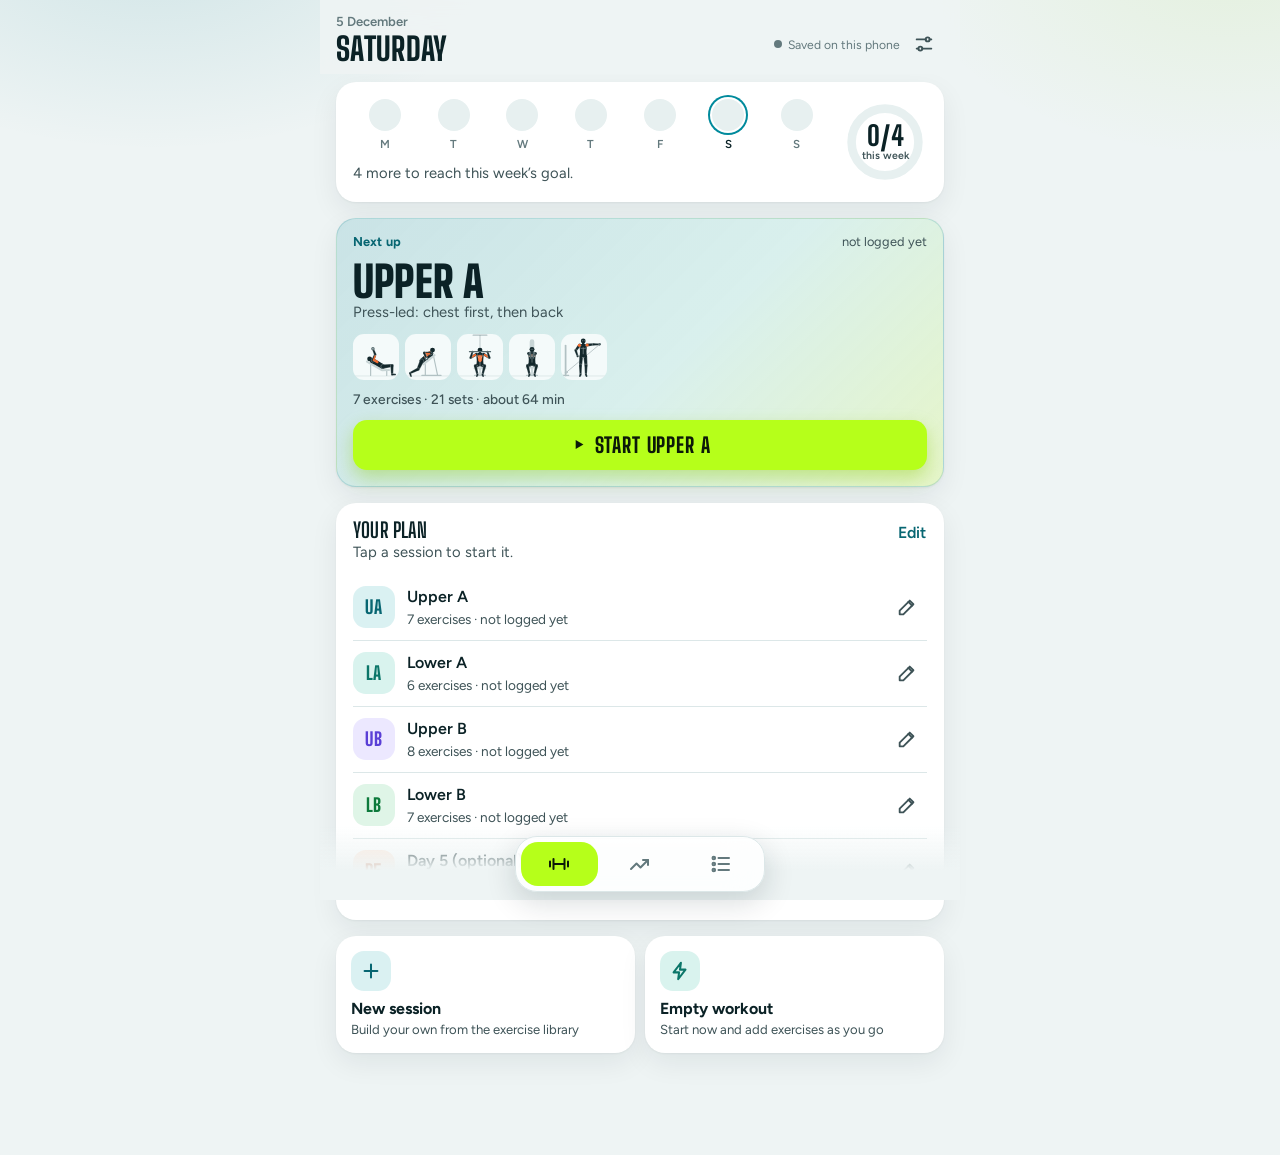
==== workout/index.html @ f83e9183 "Hilo: tap chart points, All sets toggle, eight milestone levels, icon-only bottom bar - Charts: tapp" ====
<!DOCTYPE html>
<html lang="en">
<head>
<meta charset="utf-8">
<meta name="viewport" content="width=device-width, initial-scale=1, viewport-fit=cover">
<title>Hilo</title>
<meta name="theme-color" content="#eef4f4">
<meta name="description" content="A gym logbook: log sets, time your workout and track progress. Works offline.">
<meta name="robots" content="noindex">
<link rel="manifest" href="manifest.webmanifest">
<link rel="icon" href="icons/icon-32.png" type="image/png" sizes="32x32">
<link rel="apple-touch-icon" href="icons/apple-touch-icon.png">
<meta name="apple-mobile-web-app-capable" content="yes">
<meta name="mobile-web-app-capable" content="yes">
<meta name="apple-mobile-web-app-title" content="Hilo">
<meta name="apple-mobile-web-app-status-bar-style" content="default">
<script>try{var t=((JSON.parse(localStorage.getItem('workout-log-v1'))||{}).settings||{}).theme;if(t==='light'||t==='dark')document.documentElement.setAttribute('data-app-theme',t)}catch(e){}</script>
<link rel="stylesheet" href="app.css">
</head>
<body>
<div class="app">
  <header class="bar" id="bar">
    <div class="bar-l"><span class="bar-date" id="bar-date"></span><h1 id="bar-title">Today</h1></div>
    <div class="bar-r">
      <span class="sync" id="sync" data-s="local"><i></i><span id="sync-t">On this device only</span></span>
      <button class="icon-btn" type="button" data-act="settings" aria-label="Settings"><svg viewBox="0 0 24 24" aria-hidden="true"><path d="M4 7h10M18 7h2M4 17h2M10 17h10"/><circle cx="16" cy="7" r="2.2"/><circle cx="8" cy="17" r="2.2"/></svg></button>
    </div>
  </header>
  <header class="wbar" id="wbar" hidden>
    <button class="wbar-main" type="button" data-act="go-workout"><span class="wbar-name" id="wbar-name">Workout</span><span class="wbar-sub" id="wbar-sub"></span></button>
    <button class="wbar-clock" type="button" id="wbar-clock" data-act="clock" aria-label="Workout time. Tap to adjust.">0:00</button>
    <button class="wbar-fin" type="button" id="wbar-fin" data-act="finish">Finish</button>
    <div class="wbar-prog" id="wbar-prog" aria-hidden="true"></div>
  </header>
  <main id="view"></main>
  <div class="rest" id="rest" hidden>
    <svg viewBox="0 0 44 44" aria-hidden="true"><circle class="trk" cx="22" cy="22" r="18"/><circle class="arc" id="rest-arc" cx="22" cy="22" r="18"/></svg>
    <div class="rest-main"><small id="rest-l">Rest</small><b id="rest-t">0:00</b></div>
    <button type="button" data-act="rest-add">+30 s</button>
    <button type="button" data-act="rest-skip">Skip</button>
  </div>
  <nav class="tabs" aria-label="Sections"><div class="tabs-in">
    <button class="tab" type="button" data-tab="log" aria-label="Train"><svg viewBox="0 0 24 24" aria-hidden="true"><path d="M3 9.5v5M6.5 7v10M17.5 7v10M21 9.5v5M6.5 12h11"/></svg></button>
    <button class="tab" type="button" data-tab="progress" aria-label="Progress"><svg viewBox="0 0 24 24" aria-hidden="true"><path d="M3 17l5.5-5.5 4 4L20 8"/><path d="M15 8h5v5"/></svg></button>
    <button class="tab" type="button" data-tab="exercises" aria-label="Exercises"><svg viewBox="0 0 24 24" aria-hidden="true"><path d="M9.5 6H20M9.5 12H20M9.5 18H20"/><circle cx="4.8" cy="6" r="1.3"/><circle cx="4.8" cy="12" r="1.3"/><circle cx="4.8" cy="18" r="1.3"/></svg></button>
  </div></nav>
</div>
<div class="scrim" id="scrim" hidden><div class="sheet" id="sheet" role="dialog" aria-modal="true" aria-label="Details"></div></div>
<canvas id="fx" aria-hidden="true"></canvas>
<div class="toast" id="toast" role="status" hidden></div>
<script>window.WL_STANDALONE = true;</script>
<script src="app.js"></script>
</body>
</html>
---- workout/app.css ----
/* Layout idea: a pocket gym logbook with a scoreboard. One thumb-wide column; weights, reps and the workout clock
   are set in a tall athletic display face. Colour runs from blue (effort) through teal to green (done, on target),
   and that same run is the one gradient the app uses. Orange is kept for records and for the muscles doing the work.
   The home and progress screens are lively; the workout screen stays calm so the numbers lead. */
@font-face { font-family: "Big Shoulders Display"; src: url("fonts/big-shoulders.woff2") format("woff2"); font-weight: 100 900; font-display: swap; }
@font-face { font-family: "Figtree"; src: url("fonts/figtree.woff2") format("woff2"); font-weight: 300 900; font-display: swap; }
:root {
  color-scheme: light;
  --bg: #eef4f4; --bar-bg: rgba(238, 244, 244, 0.93); --glow: rgba(10, 127, 140, 0.13); --glow-2: rgba(140, 210, 30, 0.1);
  --surface: #ffffff; --surface-2: #e7f0f0; --ink: #0b2226; --ink-2: #3e5357; --muted: #63797d;
  --line: #dce7e8; --line-strong: #bccccd; --card-line: transparent;
  --accent: #008a9c; --accent-ink: #076672; --accent-soft: #daf1f2; --on-accent: #ffffff; --on-btn: #ffffff;
  --teal: #12a08f; --teal-ink: #0b7669; --teal-soft: #d9f3ee;
  --green: #1aa858; --green-ink: #0d7a3c; --green-soft: #dff5e7;
  --lime: #b6ff1a; --lime-ink: #0c1a08; --lime-glow: rgba(140, 205, 10, 0.4);
  --hot: #f26a2e; --hot-ink: #b4461a; --hot-soft: #ffe9dd; --series-2: #f26a2e;
  --violet: #7357f6; --violet-ink: #5a3fd6; --violet-soft: #ece8ff;
  --bad: #cf3a3a;
  --grad: linear-gradient(135deg, #0a6f7c 0%, #0f9486 52%, #23a85a 100%);
  --grad-btn: linear-gradient(135deg, #0a7f8c 0%, #12a08f 100%);
  --btn-glow: rgba(10, 127, 140, 0.3);
  --board: #06262b; --board-2: #0a3d43; --board-ink: #f1f8f8; --board-dim: #9cc2c5; --board-line: #1c4d53;
  --g0: #e4ecec; --g1: #bfecca; --g2: #7fd79a; --g3: #36b866; --g4: #168a43;
  --ramp: #e5682a@0 #ee9034@0.25 #d9d046@0.5 #93b34d@0.67 #4fae52@0.85 #1aa858@1; --ramp-line: #ee8f52 #dcae2a #6db548 #1aa858;
  --hero: linear-gradient(135deg, rgba(10, 127, 140, 0.22) 0%, rgba(18, 160, 143, 0.16) 55%, rgba(150, 215, 30, 0.24) 100%), var(--surface); --hero-line: rgba(10, 127, 140, 0.18); --hero-tile: #f4fafa;
  --fig: #12272b; --fig-far: #93a6a9; --equip: #b1c1c3; --pad: #c8d5d6; --weight: #566a6e; --illo-bg: #e7f0f0;
  --card-shadow: 0 1px 2px rgba(8, 32, 36, 0.05), 0 10px 28px rgba(8, 32, 36, 0.07);
  --shadow: 0 14px 40px rgba(8, 32, 36, 0.22);
  --tabbar: rgba(255, 255, 255, 0.84);
  --font-display: "Big Shoulders Display", "Big Shoulders", "Avenir Next Condensed", "Arial Narrow", "Helvetica Neue", Arial, sans-serif;
  --font-body: "Figtree", "Segoe UI", system-ui, -apple-system, Arial, sans-serif;
  --radius: 20px;
  --safe-t: env(safe-area-inset-top, 0px); --safe-b: env(safe-area-inset-bottom, 0px); --tab-b: max(8px, calc(var(--safe-b) - 21px));
}
@media (prefers-color-scheme: dark) {
  :root:not([data-theme="light"]):not([data-app-theme="light"]) {
  color-scheme: dark;
  --bg: #051113; --bar-bg: rgba(5, 17, 19, 0.92); --glow: rgba(35, 183, 196, 0.18); --glow-2: rgba(182, 255, 26, 0.06);
  --surface: #0c1c1f; --surface-2: #14292d; --ink: #eaf4f4; --ink-2: #b0c5c7; --muted: #7d9598;
  --line: #1b3034; --line-strong: #2d494e; --card-line: #1b3034;
  --accent: #1fa8b5; --accent-ink: #7ddfe8; --accent-soft: #0e3035; --on-accent: #03191c; --on-btn: #03191c;
  --teal: #2ccdb4; --teal-ink: #7fe6d5; --teal-soft: #0d302b;
  --green: #2fbf68; --green-ink: #5fe092; --green-soft: #0f2e1e;
  --lime: #b6ff1a; --lime-ink: #0c1a08; --lime-glow: rgba(182, 255, 26, 0.22);
  --hot: #ff8a4c; --hot-ink: #ffb38a; --hot-soft: #3b2010; --series-2: #d95926;
  --violet: #9a85ff; --violet-ink: #b9a9ff; --violet-soft: #221b4d;
  --bad: #f07070;
  --grad: linear-gradient(135deg, #17a3b0 0%, #1fbfa6 52%, #4fd07e 100%);
  --grad-btn: linear-gradient(135deg, #1fb0bd 0%, #2ccdb4 100%);
  --btn-glow: rgba(35, 183, 196, 0.3);
  --board: #0b282d; --board-2: #0d3f45; --board-ink: #f1f8f8; --board-dim: #a4c6c9; --board-line: #215259;
  --g0: #14292d; --g1: #133d27; --g2: #1b6a3a; --g3: #27a153; --g4: #4ade80;
  --ramp: #e8702f@0 #f09a3f@0.25 #dcd44e@0.5 #9aba55@0.67 #55b95a@0.85 #2fbf68@1; --ramp-line: #ec9c6b #dcc65f #7ccb62 #2fbf68;
  --hero: linear-gradient(135deg, rgba(35, 183, 196, 0.26) 0%, rgba(44, 205, 180, 0.16) 55%, rgba(182, 255, 26, 0.16) 100%), var(--surface); --hero-line: rgba(90, 210, 220, 0.22); --hero-tile: #1a363b;
  --fig: #e8f1f1; --fig-far: #68807f; --equip: #4a6063; --pad: #32484b; --weight: #a7babc; --illo-bg: #14292d;
  --card-shadow: none;
  --shadow: 0 14px 40px rgba(0, 0, 0, 0.55);
  --tabbar: rgba(12, 28, 31, 0.84);
  }
}
:root[data-theme="dark"]:not([data-app-theme="light"]) {
  color-scheme: dark;
  --bg: #051113; --bar-bg: rgba(5, 17, 19, 0.92); --glow: rgba(35, 183, 196, 0.18); --glow-2: rgba(182, 255, 26, 0.06);
  --surface: #0c1c1f; --surface-2: #14292d; --ink: #eaf4f4; --ink-2: #b0c5c7; --muted: #7d9598;
  --line: #1b3034; --line-strong: #2d494e; --card-line: #1b3034;
  --accent: #1fa8b5; --accent-ink: #7ddfe8; --accent-soft: #0e3035; --on-accent: #03191c; --on-btn: #03191c;
  --teal: #2ccdb4; --teal-ink: #7fe6d5; --teal-soft: #0d302b;
  --green: #2fbf68; --green-ink: #5fe092; --green-soft: #0f2e1e;
  --lime: #b6ff1a; --lime-ink: #0c1a08; --lime-glow: rgba(182, 255, 26, 0.22);
  --hot: #ff8a4c; --hot-ink: #ffb38a; --hot-soft: #3b2010; --series-2: #d95926;
  --violet: #9a85ff; --violet-ink: #b9a9ff; --violet-soft: #221b4d;
  --bad: #f07070;
  --grad: linear-gradient(135deg, #17a3b0 0%, #1fbfa6 52%, #4fd07e 100%);
  --grad-btn: linear-gradient(135deg, #1fb0bd 0%, #2ccdb4 100%);
  --btn-glow: rgba(35, 183, 196, 0.3);
  --board: #0b282d; --board-2: #0d3f45; --board-ink: #f1f8f8; --board-dim: #a4c6c9; --board-line: #215259;
  --g0: #14292d; --g1: #133d27; --g2: #1b6a3a; --g3: #27a153; --g4: #4ade80;
  --ramp: #e8702f@0 #f09a3f@0.25 #dcd44e@0.5 #9aba55@0.67 #55b95a@0.85 #2fbf68@1; --ramp-line: #ec9c6b #dcc65f #7ccb62 #2fbf68;
  --hero: linear-gradient(135deg, rgba(35, 183, 196, 0.26) 0%, rgba(44, 205, 180, 0.16) 55%, rgba(182, 255, 26, 0.16) 100%), var(--surface); --hero-line: rgba(90, 210, 220, 0.22); --hero-tile: #1a363b;
  --fig: #e8f1f1; --fig-far: #68807f; --equip: #4a6063; --pad: #32484b; --weight: #a7babc; --illo-bg: #14292d;
  --card-shadow: none;
  --shadow: 0 14px 40px rgba(0, 0, 0, 0.55);
  --tabbar: rgba(12, 28, 31, 0.84);
}
:root[data-app-theme="dark"] {
  color-scheme: dark;
  --bg: #051113; --bar-bg: rgba(5, 17, 19, 0.92); --glow: rgba(35, 183, 196, 0.18); --glow-2: rgba(182, 255, 26, 0.06);
  --surface: #0c1c1f; --surface-2: #14292d; --ink: #eaf4f4; --ink-2: #b0c5c7; --muted: #7d9598;
  --line: #1b3034; --line-strong: #2d494e; --card-line: #1b3034;
  --accent: #1fa8b5; --accent-ink: #7ddfe8; --accent-soft: #0e3035; --on-accent: #03191c; --on-btn: #03191c;
  --teal: #2ccdb4; --teal-ink: #7fe6d5; --teal-soft: #0d302b;
  --green: #2fbf68; --green-ink: #5fe092; --green-soft: #0f2e1e;
  --lime: #b6ff1a; --lime-ink: #0c1a08; --lime-glow: rgba(182, 255, 26, 0.22);
  --hot: #ff8a4c; --hot-ink: #ffb38a; --hot-soft: #3b2010; --series-2: #d95926;
  --violet: #9a85ff; --violet-ink: #b9a9ff; --violet-soft: #221b4d;
  --bad: #f07070;
  --grad: linear-gradient(135deg, #17a3b0 0%, #1fbfa6 52%, #4fd07e 100%);
  --grad-btn: linear-gradient(135deg, #1fb0bd 0%, #2ccdb4 100%);
  --btn-glow: rgba(35, 183, 196, 0.3);
  --board: #0b282d; --board-2: #0d3f45; --board-ink: #f1f8f8; --board-dim: #a4c6c9; --board-line: #215259;
  --g0: #14292d; --g1: #133d27; --g2: #1b6a3a; --g3: #27a153; --g4: #4ade80;
  --ramp: #e8702f@0 #f09a3f@0.25 #dcd44e@0.5 #9aba55@0.67 #55b95a@0.85 #2fbf68@1; --ramp-line: #ec9c6b #dcc65f #7ccb62 #2fbf68;
  --hero: linear-gradient(135deg, rgba(35, 183, 196, 0.26) 0%, rgba(44, 205, 180, 0.16) 55%, rgba(182, 255, 26, 0.16) 100%), var(--surface); --hero-line: rgba(90, 210, 220, 0.22); --hero-tile: #1a363b;
  --fig: #e8f1f1; --fig-far: #68807f; --equip: #4a6063; --pad: #32484b; --weight: #a7babc; --illo-bg: #14292d;
  --card-shadow: none;
  --shadow: 0 14px 40px rgba(0, 0, 0, 0.55);
  --tabbar: rgba(12, 28, 31, 0.84);
}

* { box-sizing: border-box; }
html, body { height: 100%; }
html { -webkit-text-size-adjust: 100%; background: var(--bg); }
body { margin: 0; background: var(--bg); background-image: radial-gradient(520px 300px at 12% -60px, var(--glow), transparent 70%), radial-gradient(460px 280px at 96% -40px, var(--glow-2), transparent 70%); background-repeat: no-repeat; color: var(--ink); font-family: var(--font-body); font-size: 16px; line-height: 1.45; -webkit-tap-highlight-color: transparent; overscroll-behavior-y: none; }
button, input, select, textarea { font: inherit; color: inherit; }
button { cursor: pointer; touch-action: manipulation; -webkit-user-select: none; user-select: none; -webkit-touch-callout: none; }
h1, h2, h3 { font-family: var(--font-display); font-weight: 700; line-height: 1.05; margin: 0; text-wrap: balance; letter-spacing: 0.01em; }
h1 { font-size: 2rem; font-weight: 800; text-transform: uppercase; white-space: nowrap; line-height: 0.95; }
h2 { font-size: 1.7rem; text-transform: uppercase; }
h3 { font-size: 1.3rem; text-transform: uppercase; font-weight: 700; }
p { margin: 0; }
:focus-visible { outline: 2px solid var(--accent); outline-offset: 2px; border-radius: 8px; }
[hidden] { display: none !important; }
.num { font-family: var(--font-display); font-weight: 700; font-variant-numeric: tabular-nums; letter-spacing: 0.01em; }
.gtext { background: var(--grad); -webkit-background-clip: text; background-clip: text; color: transparent; -webkit-text-fill-color: transparent; }

.app { min-height: 100%; display: flex; flex-direction: column; max-width: 640px; margin: 0 auto; }
.bar { position: sticky; top: 0; z-index: 20; background: var(--bar-bg); -webkit-backdrop-filter: blur(14px) saturate(1.3); backdrop-filter: blur(14px) saturate(1.3); padding: calc(12px + var(--safe-t)) 16px 10px; display: flex; align-items: flex-end; justify-content: space-between; gap: 12px; }
.bar-l { display: flex; flex-direction: column; gap: 3px; min-width: 0; }
.bar-date { font-size: 0.82rem; font-weight: 600; color: var(--muted); white-space: nowrap; }
.bar-r { display: flex; align-items: center; gap: 4px; min-width: 0; }
.sync { font-size: 0.76rem; color: var(--muted); display: inline-flex; align-items: center; gap: 6px; white-space: nowrap; min-width: 0; }
.sync i { width: 8px; height: 8px; border-radius: 50%; background: var(--muted); flex: none; }
.sync[data-s="synced"] i { background: var(--green); }
.sync[data-s="syncing"] i { background: var(--accent); }
.sync[data-s="pending"] i { background: var(--hot); }
.icon-btn { appearance: none; border: 0; background: none; width: 40px; height: 40px; border-radius: 12px; display: grid; place-items: center; color: var(--ink-2); padding: 0; flex: none; }
.icon-btn svg { width: 22px; height: 22px; fill: none; stroke: currentColor; stroke-width: 2; stroke-linecap: round; stroke-linejoin: round; }
.icon-btn:active { background: var(--surface-2); }

/* workout scoreboard */
.wbar { position: sticky; top: 0; z-index: 21; background: linear-gradient(120deg, var(--board), var(--board-2)); color: var(--board-ink); padding: calc(8px + var(--safe-t)) 12px 0 16px; display: grid; grid-template-columns: minmax(0, 1fr) auto auto; align-items: center; gap: 0 10px; box-shadow: 0 6px 20px rgba(8, 13, 24, 0.18); }
.wbar-main { appearance: none; border: 0; background: none; color: inherit; text-align: left; padding: 2px 0; min-width: 0; display: flex; flex-direction: column; }
.wbar-name { font-family: var(--font-display); font-weight: 800; font-size: 1.3rem; text-transform: uppercase; line-height: 1.05; white-space: nowrap; overflow: hidden; text-overflow: ellipsis; }
.wbar-sub { font-size: 0.8rem; color: var(--board-dim); white-space: nowrap; }
.wbar-clock { appearance: none; border: 0; background: none; color: inherit; font-family: var(--font-display); font-weight: 800; font-size: 2.3rem; line-height: 1; font-variant-numeric: tabular-nums; padding: 2px 4px; min-width: 96px; text-align: right; letter-spacing: 0.02em; }
.wbar-fin { appearance: none; border: 0; background: var(--lime); color: var(--lime-ink); font-family: var(--font-display); font-weight: 700; font-size: 1.1rem; text-transform: uppercase; letter-spacing: 0.04em; border-radius: 12px; padding: 0 14px; min-height: 40px; }
.wbar-fin:disabled { opacity: 0.4; }
.wbar-prog { grid-column: 1 / -1; display: flex; gap: 5px; padding: 8px 0 9px; margin-right: 4px; }
.wbar-prog span { display: flex; gap: 2px; flex: 1 1 0; min-width: 0; }
.wbar-prog i { flex: 1 1 0; height: 5px; border-radius: 3px; background: var(--board-line); min-width: 2px; transition: background 0.25s; }
.wbar-prog i.on { background: var(--lime); }
.wbar-prog i.pr { background: #ff9a57; }

main { flex: 1; padding: 8px 16px 28px; display: flex; flex-direction: column; gap: 16px; min-width: 0; }
.tabs { position: sticky; bottom: 0; z-index: 20; padding: 10px 14px var(--tab-b); background: linear-gradient(to top, var(--bg) 40%, transparent); pointer-events: none; }
.tabs-in { pointer-events: auto; display: grid; grid-template-columns: repeat(3, 1fr); gap: 4px; width: min(250px, 100%); margin: 0 auto; background: var(--tabbar); -webkit-backdrop-filter: blur(18px) saturate(1.5); backdrop-filter: blur(18px) saturate(1.5); border: 1px solid var(--line); border-radius: 22px; padding: 5px; box-shadow: 0 10px 30px rgba(8, 32, 36, 0.16); }
.tab { appearance: none; border: 0; background: none; border-radius: 17px; min-height: 44px; padding: 0; display: grid; place-items: center; color: var(--muted); transition: background 0.2s, color 0.2s; }
.tab svg { width: 24px; height: 24px; fill: none; stroke: currentColor; stroke-width: 2; stroke-linecap: round; stroke-linejoin: round; }
.tab[aria-current="page"] { color: var(--lime-ink); background: var(--lime); }

.card { background: var(--surface); border: 1px solid var(--card-line); border-radius: var(--radius); padding: 16px; display: flex; flex-direction: column; gap: 12px; min-width: 0; box-shadow: var(--card-shadow); }
.label { font-size: 0.8rem; color: var(--muted); font-weight: 600; letter-spacing: 0.01em; }
.sub { color: var(--ink-2); font-size: 0.925rem; }
.row { display: flex; flex-wrap: wrap; gap: 8px; align-items: center; }
.spread { display: flex; justify-content: space-between; align-items: baseline; gap: 12px; flex-wrap: wrap; }
.btn { appearance: none; border: 1px solid var(--line-strong); background: var(--surface); border-radius: 14px; padding: 10px 16px; min-height: 46px; font-weight: 600; display: inline-flex; align-items: center; justify-content: center; gap: 8px; text-decoration: none; }
.btn:active { background: var(--surface-2); }
.btn.primary { background: var(--grad-btn); border: 0; color: var(--on-btn); font-family: var(--font-display); font-weight: 800; font-size: 1.45rem; text-transform: uppercase; letter-spacing: 0.04em; padding: 12px 20px; min-height: 56px; border-radius: 16px; box-shadow: 0 10px 22px var(--btn-glow); }
.btn.primary:active { filter: brightness(0.93); transform: translateY(1px); }
.btn.primary:disabled { box-shadow: none; }
.btn.block { width: 100%; }
.btn.quiet { border-color: transparent; background: none; color: var(--accent-ink); padding: 8px 6px; min-height: 42px; }
.btn.danger { color: var(--bad); }
.btn.sm { min-height: 38px; padding: 6px 12px; font-size: 0.925rem; border-radius: 12px; }
.btn:disabled { opacity: 0.45; cursor: default; }
.chip { appearance: none; border: 1px solid var(--line-strong); background: var(--surface); border-radius: 99px; padding: 7px 14px; min-height: 38px; font-size: 0.925rem; font-weight: 500; white-space: nowrap; flex: none; }
.chip[aria-pressed="true"] { background: var(--accent); color: var(--on-accent); border-color: var(--accent); font-weight: 600; }
.chips { display: flex; gap: 8px; overflow-x: auto; padding-bottom: 2px; scrollbar-width: none; margin: 0 -16px; padding-left: 16px; padding-right: 16px; }
.chips::-webkit-scrollbar { display: none; }
.seg { display: grid; grid-auto-flow: column; grid-auto-columns: 1fr; background: var(--surface-2); border-radius: 14px; padding: 4px; gap: 2px; }
.seg button { appearance: none; border: 0; background: none; border-radius: 11px; min-height: 38px; font-weight: 600; font-size: 0.925rem; color: var(--ink-2); padding: 4px 8px; }
.seg button[aria-pressed="true"] { background: var(--surface); color: var(--ink); box-shadow: 0 1px 4px rgba(8, 32, 36, 0.16); }
.pills { display: flex; flex-wrap: wrap; gap: 6px; }
.pill { font-size: 0.82rem; background: var(--surface-2); border-radius: 99px; padding: 3px 10px; color: var(--ink-2); white-space: nowrap; display: inline-flex; align-items: center; gap: 5px; }
.pill svg { width: 14px; height: 14px; flex: none; }
.pill.hot { background: var(--hot-soft); color: var(--hot-ink); font-weight: 600; }
.pill.hot svg { fill: var(--hot); }
.pill.good { background: var(--green-soft); color: var(--green-ink); font-weight: 600; }
.foot { color: var(--muted); font-size: 0.8rem; }

/* home: this week */
.week { display: grid; grid-template-columns: minmax(0, 1fr) auto; gap: 14px; align-items: center; }
.week-l { display: flex; flex-direction: column; gap: 10px; min-width: 0; }
.days { display: grid; grid-template-columns: repeat(7, 1fr); gap: 4px; }
.day { display: flex; flex-direction: column; align-items: center; gap: 5px; font-size: 0.72rem; color: var(--muted); font-weight: 600; }
.day i { width: 100%; max-width: 32px; aspect-ratio: 1; border-radius: 50%; background: var(--surface-2); display: grid; place-items: center; font-style: normal; }
.day.done i { background: var(--green); }
.day.today i { box-shadow: 0 0 0 2px var(--surface), 0 0 0 4px var(--accent); }
.day.today { color: var(--ink); }
.day svg { width: 58%; height: 58%; stroke: #fff; fill: none; stroke-width: 3.2; stroke-linecap: round; stroke-linejoin: round; }
.ring { position: relative; width: 84px; height: 84px; flex: none; }
.ring svg { width: 100%; height: 100%; transform: rotate(-90deg); display: block; }
.ring circle { fill: none; stroke-width: 9; }
.ring .trk { stroke: var(--surface-2); }
.ring .ring-arc { stroke-linecap: round; }
.enter .ring-arc { animation: ring 1.1s cubic-bezier(0.3, 0.7, 0.2, 1) both; }
@keyframes ring { from { stroke-dashoffset: var(--c); } }
.ring-n { position: absolute; inset: 0; display: grid; place-content: center; text-align: center; line-height: 1; }
.ring-n b { font-family: var(--font-display); font-size: 1.7rem; font-weight: 800; }
.ring-n span { font-size: 0.66rem; color: var(--ink-2); font-weight: 600; margin-top: 2px; }

/* home: next session */
.next { gap: 10px; padding: 14px 16px 16px; background: var(--hero); border-color: var(--hero-line); --illo-bg: var(--hero-tile); }
.next .label { color: var(--accent-ink); font-weight: 700; }
.next-last { font-size: 0.8rem; color: var(--ink-2); }
.next .sub { color: var(--ink-2); }
.next-title { font-family: var(--font-display); font-weight: 900; font-size: 2.7rem; text-transform: uppercase; line-height: 0.95; letter-spacing: 0.005em; overflow-wrap: anywhere; }
.next-meta { font-size: 0.86rem; color: var(--ink-2); font-weight: 500; }
.strip { display: flex; gap: 6px; }
.strip .illo { width: 46px; flex: none; border-radius: 11px; }
.btn.start { background: var(--lime); color: var(--lime-ink); border: 0; font-family: var(--font-display); font-weight: 800; font-size: 1.3rem; text-transform: uppercase; letter-spacing: 0.04em; min-height: 50px; border-radius: 14px; box-shadow: 0 8px 18px var(--lime-glow); }
.btn.start svg { width: 17px; height: 17px; fill: var(--lime-ink); }
.btn.start:active { transform: translateY(1px); filter: brightness(0.95); }

.list { list-style: none; margin: 0; padding: 0; display: flex; flex-direction: column; }
.list li + li { border-top: 1px solid var(--line); }
.list li { display: grid; grid-template-columns: minmax(0, 1fr) auto; align-items: center; gap: 4px; }
.item { appearance: none; border: 0; background: none; width: 100%; text-align: left; padding: 10px 0; display: flex; gap: 12px; align-items: center; min-height: 62px; min-width: 0; }
.item .txt { display: grid; gap: 2px; min-width: 0; }
.item b { font-weight: 600; overflow-wrap: anywhere; }
.item small { color: var(--ink-2); font-size: 0.85rem; }
.chev { color: var(--muted); font-size: 1.3rem; padding: 0 4px 0 8px; }
.avatar { width: 42px; height: 42px; border-radius: 13px; display: grid; place-items: center; font-family: var(--font-display); font-weight: 800; font-size: 1.15rem; letter-spacing: 0.03em; flex: none; background: var(--accent-soft); color: var(--accent-ink); }
.avatar.av1 { background: var(--teal-soft); color: var(--teal-ink); }
.avatar.av2 { background: var(--violet-soft); color: var(--violet-ink); }
.avatar.av3 { background: var(--green-soft); color: var(--green-ink); }
.avatar.av4 { background: var(--hot-soft); color: var(--hot-ink); }
.date-tile { width: 42px; height: 42px; border-radius: 13px; background: var(--surface-2); display: grid; place-content: center; text-align: center; line-height: 1; flex: none; }
.date-tile b { font-family: var(--font-display); font-weight: 800; font-size: 1.25rem; }
.date-tile span { font-size: 0.62rem; font-weight: 700; color: var(--muted); text-transform: uppercase; letter-spacing: 0.04em; margin-top: 1px; }
.actions { display: grid; grid-template-columns: 1fr 1fr; gap: 10px; }
.action { appearance: none; text-align: left; background: var(--surface); border: 1px solid var(--card-line); border-radius: var(--radius); padding: 14px; display: flex; flex-direction: column; gap: 8px; box-shadow: var(--card-shadow); min-width: 0; }
.action:active { background: var(--surface-2); }
.action .ico { width: 40px; height: 40px; border-radius: 13px; display: grid; place-items: center; background: var(--accent-soft); color: var(--accent-ink); }
.action.alt .ico { background: var(--teal-soft); color: var(--teal-ink); }
.action .ico svg { width: 22px; height: 22px; fill: none; stroke: currentColor; stroke-width: 2.2; stroke-linecap: round; stroke-linejoin: round; }
.action b { font-weight: 700; display: block; line-height: 1.2; }
.action small { color: var(--ink-2); font-size: 0.82rem; line-height: 1.3; display: block; margin-top: 2px; }
.sec-title { font-size: 0.82rem; font-weight: 700; color: var(--muted); margin: 6px 0 -8px; }
.plan-head { display: flex; justify-content: space-between; align-items: flex-start; gap: 12px; }
.plan-head > div { min-width: 0; }
.plan-head .btn { flex: none; margin: -8px -6px 0 0; }
.list li.plan-row { display: flex; align-items: center; gap: 10px; min-height: 62px; padding: 8px 0; }
.plan-row .txt { display: grid; gap: 2px; min-width: 0; flex: 1; }
.plan-row b { font-weight: 600; overflow-wrap: anywhere; }
.plan-row small { color: var(--ink-2); font-size: 0.85rem; }
.plan-row .mini { align-items: center; flex: none; }
.plan-row .icon-btn:disabled { opacity: 0.28; }
.plan-n { width: 30px; height: 30px; border-radius: 10px; background: var(--accent-soft); color: var(--accent-ink); display: grid; place-items: center; font-family: var(--font-display); font-weight: 800; font-size: 1.05rem; flex: none; }

/* workout */
.draft-head { display: flex; flex-direction: column; gap: 10px; }
.date-in, .text-in { border: 1px solid var(--line-strong); background: var(--surface); border-radius: 12px; padding: 6px 10px; min-height: 44px; font-size: 16px; min-width: 0; }
.text-in { width: 100%; }
.warm { background: var(--surface-2); border-radius: 14px; padding: 10px 14px; font-size: 0.9rem; color: var(--ink-2); }
.warm b { color: var(--ink); }
.group-tag { font-size: 0.82rem; color: var(--ink-2); font-weight: 600; padding-left: 12px; border-left: 3px solid var(--teal); }
.exc { gap: 10px; }
.exc.in-group { border-left: 3px solid var(--teal); }
.exc.all-done { box-shadow: var(--card-shadow), inset 0 0 0 1.5px var(--green); }
.exc-head { display: grid; grid-template-columns: 60px minmax(0, 1fr) auto; gap: 12px; align-items: start; }
.thumb { appearance: none; border: 0; background: var(--illo-bg); border-radius: 14px; padding: 0; width: 60px; height: 60px; overflow: hidden; flex: none; }
.thumb svg, .illo svg { display: block; width: 100%; height: 100%; }
.exc-name { font-weight: 700; font-size: 1.08rem; line-height: 1.25; overflow-wrap: anywhere; }
.exc-n { font-family: var(--font-display); font-weight: 800; color: var(--ink-2); background: var(--surface-2); border-radius: 7px; padding: 1px 6px 0; margin-right: 7px; font-size: 0.98rem; display: inline-block; min-width: 24px; text-align: center; letter-spacing: 0.03em; position: relative; top: -1px; }
.exc-target { color: var(--ink-2); font-size: 0.9rem; font-variant-numeric: tabular-nums; }
.last { background: var(--surface-2); border-radius: 14px; padding: 10px 12px; display: flex; flex-direction: column; gap: 2px; }
.last-sets { font-family: var(--font-display); font-weight: 700; font-size: 1.5rem; line-height: 1.1; font-variant-numeric: tabular-nums; letter-spacing: 0.01em; }
.last-hint { font-size: 0.875rem; color: var(--ink-2); }
.last-hint.up { color: var(--green-ink); font-weight: 600; }
.sets { display: flex; flex-direction: column; gap: 8px; }
.set { display: grid; grid-template-columns: 22px minmax(0, 1fr) 14px minmax(0, 1fr) 50px; gap: 8px; align-items: center; }
.set.one { grid-template-columns: 22px minmax(0, 1fr) 50px; }
.set-n { font-family: var(--font-display); font-weight: 800; font-size: 1.2rem; color: var(--muted); text-align: center; }
.set-x { color: var(--muted); text-align: center; }
.field { position: relative; }
.field input { width: 100%; height: 50px; border: 1px solid var(--line-strong); border-radius: 14px; background: var(--surface); font-family: var(--font-display); font-weight: 700; font-size: 1.75rem; text-align: center; padding: 0 30px 0 8px; font-variant-numeric: tabular-nums; letter-spacing: 0.01em; }
.field input:focus { outline: none; border-color: var(--accent); box-shadow: 0 0 0 3px var(--accent-soft); }
.field input::placeholder { color: var(--muted); opacity: 0.5; }
.field span { position: absolute; right: 9px; top: 50%; transform: translateY(-50%); font-size: 0.72rem; color: var(--muted); font-weight: 600; pointer-events: none; }
.set.done .field input { background: var(--green-soft); border-color: transparent; }
.set.pr .field input { background: var(--hot-soft); }
.tick { appearance: none; width: 50px; height: 50px; border-radius: 50%; border: 2px solid var(--line-strong); background: var(--surface); display: grid; place-items: center; padding: 0; }
.tick svg { width: 24px; height: 24px; stroke: var(--line-strong); fill: none; stroke-width: 3; stroke-linecap: round; stroke-linejoin: round; }
.set.done .tick { background: var(--green); border-color: var(--green); }
.set.done .tick svg { stroke: #fff; }
.set.pr .tick { background: var(--hot); border-color: var(--hot); }
.set.pr .tick svg { fill: #fff; stroke: #fff; stroke-width: 1.5; }
.tick.pop { animation: pop 0.32s cubic-bezier(0.3, 1.6, 0.5, 1); }
@keyframes pop { 0% { transform: scale(0.72); } 100% { transform: scale(1); } }
.recs { display: flex; flex-wrap: wrap; gap: 6px; }
.rec-chip { display: inline-flex; align-items: center; gap: 6px; background: var(--hot-soft); color: var(--hot-ink); font-weight: 700; font-size: 0.84rem; padding: 5px 11px 5px 8px; border-radius: 99px; line-height: 1.2; }
.rec-chip svg { width: 15px; height: 15px; fill: var(--hot); flex: none; }
.rec-chip.new { animation: pop 0.4s cubic-bezier(0.3, 1.6, 0.5, 1); }
.note-in, .notes-in { width: 100%; border: 1px solid var(--line-strong); border-radius: 14px; background: var(--surface); padding: 10px 12px; font-size: 16px; }
.notes-in { min-height: 72px; resize: vertical; }
.unit-hint { font-size: 0.8rem; color: var(--muted); }
.add-ex { border: 2px dashed var(--line-strong); background: none; border-radius: var(--radius); min-height: 60px; font-weight: 600; color: var(--accent-ink); display: flex; align-items: center; justify-content: center; gap: 8px; width: 100%; appearance: none; }
.add-ex:active { background: var(--surface-2); }

/* rest timer */
.rest { position: sticky; bottom: calc(66px + var(--tab-b)); z-index: 19; margin: 0 16px 8px; background: linear-gradient(120deg, var(--board), var(--board-2)); color: var(--board-ink); border-radius: 20px; padding: 8px 8px 8px 10px; display: flex; align-items: center; gap: 10px; box-shadow: var(--shadow); }
.rest svg { width: 44px; height: 44px; flex: none; transform: rotate(-90deg); }
.rest circle { fill: none; stroke-width: 4; }
.rest .trk { stroke: var(--board-line); }
.rest .arc { stroke: #3fd3df; stroke-linecap: round; }
.rest.over .arc { stroke: var(--lime); }
.rest-main { flex: 1; min-width: 0; line-height: 1.05; }
.rest-main small { font-size: 0.76rem; color: var(--board-dim); display: block; }
.rest-main b { font-family: var(--font-display); font-size: 1.9rem; font-weight: 800; font-variant-numeric: tabular-nums; }
.rest button { appearance: none; border: 0; background: var(--board-line); color: inherit; min-height: 40px; padding: 0 12px; font-weight: 600; border-radius: 12px; font-size: 0.9rem; }

/* tiles and charts */
.tiles { display: grid; grid-template-columns: repeat(2, 1fr); gap: 10px; }
.tile { background: var(--surface); border: 1px solid var(--card-line); border-radius: 18px; padding: 13px 14px; min-width: 0; box-shadow: var(--card-shadow); position: relative; overflow: hidden; }
.tile .ico { width: 34px; height: 34px; border-radius: 11px; display: grid; place-items: center; margin-bottom: 8px; background: var(--accent-soft); color: var(--accent-ink); }
.tile .ico svg { width: 19px; height: 19px; fill: none; stroke: currentColor; stroke-width: 2.2; stroke-linecap: round; stroke-linejoin: round; }
.tile.t-green .ico { background: var(--green-soft); color: var(--green-ink); }
.tile.t-hot .ico { background: var(--hot-soft); color: var(--hot-ink); }
.tile.t-hot .ico svg { fill: currentColor; stroke: none; }
.tile.t-violet .ico { background: var(--violet-soft); color: var(--violet-ink); }
.tile b { display: block; font-family: var(--font-display); font-weight: 800; font-size: 2.4rem; line-height: 1; font-variant-numeric: tabular-nums; }
.cnt { font-style: normal; }
.tile b small { font-size: 1.1rem; font-weight: 700; color: var(--ink-2); margin-left: 3px; }
.tile span { color: var(--ink-2); font-size: 0.82rem; line-height: 1.25; display: block; margin-top: 4px; }
.tiles.three { grid-template-columns: repeat(3, 1fr); gap: 8px; }
.tiles.three .tile { padding: 12px; }
.tiles.three .tile b { font-size: 1.9rem; }
.demo { background: var(--accent-soft); border-radius: 16px; padding: 12px 14px; font-size: 0.9rem; }
.demo b { font-weight: 700; }
.chart { position: relative; }
.chart svg { display: block; width: 100%; height: auto; overflow: visible; touch-action: pan-y; }
.chart text { font-family: var(--font-body); font-size: 11px; fill: var(--muted); font-variant-numeric: tabular-nums; }
.chart text.val { fill: var(--ink); font-weight: 700; font-size: 12px; }
.grid { stroke: var(--line); stroke-width: 1; }
.axis { stroke: var(--line-strong); stroke-width: 1; }
.ln { fill: none; stroke: var(--accent); stroke-width: 2.5; stroke-linejoin: round; stroke-linecap: round; }
.dot { fill: var(--accent); stroke: var(--surface); stroke-width: 2; }
.dot.end { fill: var(--green); }
.dot2 { fill: var(--surface); stroke: var(--accent); stroke-width: 1.6; }
.halo { fill: var(--green); opacity: 0; transform-box: fill-box; transform-origin: center; animation: halo 2.6s ease-out infinite; }
@keyframes halo { 0% { transform: scale(0.7); opacity: 0.4; } 70%, 100% { transform: scale(2.6); opacity: 0; } }
.cross { stroke: var(--line-strong); stroke-width: 1; }
.col-core { fill: var(--accent); }
.col-extra { fill: var(--series-2); }
.grow { transform-box: fill-box; transform-origin: 50% 100%; }
.target { stroke: var(--muted); stroke-width: 1.2; stroke-dasharray: 4 4; }
.draw { stroke-dasharray: 1; }
.enter .draw { animation: draw 1s cubic-bezier(0.3, 0.7, 0.2, 1) both; }
@keyframes draw { from { stroke-dashoffset: 1; } to { stroke-dashoffset: 0; } }
.enter .area, .enter .dot.end, .enter .dot2 { animation: fade 0.6s 0.5s both; }
@keyframes fade { from { opacity: 0; } }
.enter .grow { animation: grow 0.6s cubic-bezier(0.2, 0.9, 0.3, 1.15) both; animation-delay: calc(var(--i, 0) * 45ms); }
@keyframes grow { from { transform: scaleY(0); } }
.tip { position: absolute; z-index: 5; pointer-events: none; background: var(--ink); color: var(--bg); border-radius: 10px; padding: 8px 10px; font-size: 0.82rem; line-height: 1.35; max-width: 240px; width: max-content; box-shadow: var(--shadow); }
.tip b { font-weight: 700; }
.legend { display: flex; flex-wrap: wrap; gap: 4px 14px; font-size: 0.82rem; color: var(--ink-2); align-items: center; }
.legend span { display: inline-flex; align-items: center; gap: 6px; }
.legend i { width: 11px; height: 11px; border-radius: 4px; display: inline-block; background: var(--accent); }
.legend i.x { background: var(--series-2); }
.legend i.ln-k { width: 14px; height: 3px; border-radius: 2px; background: var(--accent); }
.legend i.dot-k { width: 9px; height: 9px; border-radius: 50%; background: var(--surface); border: 2px solid var(--accent); }
.legend .scale { gap: 3px; }
.legend .scale i { background: var(--g0); border-radius: 3px; }
.legend .scale i.l1 { background: var(--g1); } .legend .scale i.l2 { background: var(--g2); } .legend .scale i.l3 { background: var(--g3); } .legend .scale i.l4 { background: var(--g4); }

/* sets per muscle: each bar fills toward that muscle's own target and turns green as it gets there */
.mus { display: grid; grid-template-columns: 92px minmax(0, 1fr) 70px; gap: 10px 10px; align-items: center; font-size: 0.875rem; }
.mus-track { position: relative; height: 12px; background: var(--surface-2); border-radius: 6px; overflow: hidden; }
.mus-fill { position: absolute; left: 0; top: 0; bottom: 0; background: var(--accent); border-radius: 6px; min-width: 0; }
.enter .mus-fill { animation: slide 0.8s cubic-bezier(0.2, 0.8, 0.2, 1) both; }
@keyframes slide { from { width: 0; } }
.mus-val { font-variant-numeric: tabular-nums; color: var(--ink-2); white-space: nowrap; text-align: right; display: inline-flex; align-items: center; justify-content: flex-end; gap: 5px; }
.mus-val b { color: var(--ink); font-weight: 700; }
.mus-val svg { width: 14px; height: 14px; stroke: var(--green); fill: none; stroke-width: 3.4; stroke-linecap: round; stroke-linejoin: round; }
.hist { width: 100%; border-collapse: collapse; font-size: 0.875rem; }
.hist td { padding: 7px 0; border-top: 1px solid var(--line); vertical-align: top; }
.hist td:first-child { color: var(--ink-2); white-space: nowrap; padding-right: 12px; width: 1%; }
.hist td:last-child { font-variant-numeric: tabular-nums; font-weight: 500; }
.hist td.del { width: 1%; padding-left: 8px; }

/* consistency calendar */
.cal { display: grid; grid-template-columns: 26px minmax(0, 1fr); gap: 4px 6px; font-size: 0.7rem; color: var(--muted); }
.cal-rows { display: grid; grid-template-rows: repeat(7, 1fr); gap: 3px; align-items: center; }
.cal-grid { display: grid; grid-auto-flow: column; grid-template-rows: repeat(7, 1fr); gap: 3px; }
.cal-grid i { aspect-ratio: 1; border-radius: 4px; background: var(--g0); min-width: 0; }
.cal-grid i.l1 { background: var(--g1); } .cal-grid i.l2 { background: var(--g2); } .cal-grid i.l3 { background: var(--g3); } .cal-grid i.l4 { background: var(--g4); }
.cal-grid i.now { box-shadow: inset 0 0 0 1.5px var(--ink); }
.cal-grid i.future { background: none; }
.cal-months { grid-column: 2; display: grid; grid-auto-flow: column; grid-auto-columns: 1fr; gap: 3px; }
.enter .cal-grid i.on { animation: pop 0.35s cubic-bezier(0.3, 1.6, 0.5, 1) both; animation-delay: calc(var(--w, 0) * 22ms); }

/* milestones */
.badges { display: grid; grid-template-columns: repeat(3, 1fr); gap: 14px 8px; }
.badge { appearance: none; border: 0; background: none; padding: 0; display: flex; flex-direction: column; align-items: center; gap: 5px; text-align: center; font-size: 0.76rem; line-height: 1.2; color: var(--ink-2); min-width: 0; }
.badge i { width: 64px; height: 64px; border-radius: 50%; display: grid; place-items: center; font-style: normal; background: conic-gradient(var(--accent) calc(var(--p, 0) * 1%), var(--surface-2) 0); }
.badge i b { width: 52px; height: 52px; border-radius: 50%; display: grid; place-items: center; background: var(--surface); font-family: var(--font-display); font-weight: 800; font-size: 1.3rem; color: var(--muted); box-shadow: 0 0 0 2px var(--surface); }
.badge.got i b { background: var(--tier); color: var(--tier-ink); }
.badge.full i { background: var(--green); }
.badge.got { color: var(--ink); font-weight: 600; }
.badge .foot b { font-weight: 700; color: var(--ink-2); }
.tier-dot { width: 26px; height: 26px; border-radius: 50%; background: var(--tier); flex: none; box-shadow: inset 0 0 0 1.5px rgba(128, 142, 142, 0.45); }
.tier-dot.off { background: none; box-shadow: inset 0 0 0 2px var(--tl); box-shadow: inset 0 0 0 2px light-dark(var(--tl), var(--td)); opacity: 0.6; }
.ms-list { list-style: none; margin: 0; padding: 0; }
.ms-list li { display: flex; align-items: center; gap: 12px; padding: 10px 0; border-top: 1px solid var(--line); }
.ms-list li:first-child { border-top: 0; }
.ms-list .txt { flex: 1; min-width: 0; display: grid; gap: 1px; }
.ms-list .txt b { font-weight: 600; }
.ms-list .txt small { color: var(--ink-2); font-size: 0.84rem; }
.ms-list .st { font-size: 0.82rem; color: var(--muted); white-space: nowrap; }
.ms-list .st.ok { background: var(--lime); color: var(--lime-ink); font-weight: 700; padding: 3px 10px; border-radius: 99px; }
.ms-list .txt b { color: var(--tl); color: light-dark(var(--tl), var(--td)); font-weight: 700; }
.ms-list li.off .txt b { opacity: 0.75; }
.ms-list li.cur .st { color: var(--accent-ink); font-weight: 700; }
.ms-bar { height: 8px; border-radius: 5px; background: var(--surface-2); overflow: hidden; }
.ms-bar i { display: block; height: 100%; border-radius: 5px; background: var(--lime); box-shadow: inset 0 0 0 1px rgba(0, 0, 0, 0.08); }
.dot3 { fill: var(--muted); opacity: 0.42; }
.enter .dot3 { animation: fade 0.5s 0.2s both; }
.info-btn { appearance: none; border: 1.5px solid var(--line-strong); background: none; width: 28px; height: 28px; border-radius: 50%; font-weight: 700; font-size: 0.9rem; color: var(--ink-2); font-family: var(--font-body); padding: 0; flex: none; }
.info-btn[aria-expanded="true"] { background: var(--accent-soft); border-color: transparent; color: var(--accent-ink); }
.note { background: var(--surface-2); border-radius: 12px; padding: 10px 12px; font-size: 0.86rem; color: var(--ink-2); line-height: 1.4; }
.dur-row { display: flex; align-items: center; justify-content: space-between; gap: 10px; font-weight: 600; }
.dur-row span { display: flex; align-items: center; gap: 8px; font-weight: 500; color: var(--ink-2); }
.dur-row input { width: 86px; text-align: center; font-variant-numeric: tabular-nums; }

/* records */
.rec { appearance: none; border: 0; background: none; width: 100%; text-align: left; padding: 10px 0; display: grid; grid-template-columns: minmax(0, 1fr) 64px auto; gap: 10px; align-items: center; }
.rec + .rec { border-top: 1px solid var(--line); }
.rec b { font-weight: 600; display: block; overflow-wrap: anywhere; }
.rec small { color: var(--ink-2); font-size: 0.82rem; }
.rec svg { width: 64px; height: 24px; overflow: visible; }
.rec .num { font-size: 1.5rem; text-align: right; white-space: nowrap; }
.rec .num small { font-family: var(--font-body); font-weight: 500; font-size: 0.72rem; margin-left: 2px; }
.gain { color: var(--green-ink); font-weight: 700; font-size: 0.82rem; background: var(--green-soft); border-radius: 99px; padding: 3px 9px; }
.body-form { display: grid; grid-template-columns: 1fr 1fr; gap: 8px; align-items: end; }
.body-form label, .fld { display: flex; flex-direction: column; gap: 4px; font-size: 0.8rem; color: var(--ink-2); font-weight: 600; min-width: 0; }
.body-form input, .fld input, .fld select { width: 100%; height: 46px; border: 1px solid var(--line-strong); border-radius: 14px; background: var(--surface); padding: 0 10px; font-size: 16px; font-weight: 400; color: var(--ink); min-width: 0; }
.body-form .wide { grid-column: 1 / -1; }
.goal-track { height: 12px; border-radius: 6px; background: var(--surface-2); overflow: hidden; }
.goal-track i { display: block; height: 100%; background: linear-gradient(90deg, var(--accent), var(--green)); border-radius: 6px; }

/* library and picker */
.search { position: relative; }
.search input { width: 100%; height: 48px; border: 1px solid var(--line-strong); border-radius: 16px; background: var(--surface); padding: 0 12px 0 42px; font-size: 16px; }
.search svg { position: absolute; left: 13px; top: 14px; width: 20px; height: 20px; fill: none; stroke: var(--muted); stroke-width: 2; stroke-linecap: round; }
.lib-head { font-family: var(--font-display); font-weight: 800; font-size: 1.25rem; text-transform: uppercase; padding: 14px 0 4px; display: flex; justify-content: space-between; align-items: baseline; }
.lib-head small { font-family: var(--font-body); font-size: 0.8rem; font-weight: 500; color: var(--muted); text-transform: none; }
.lib-row { appearance: none; border: 0; background: none; width: 100%; text-align: left; padding: 8px 0; display: grid; grid-template-columns: 52px minmax(0, 1fr) auto; gap: 12px; align-items: center; border-top: 1px solid var(--line); min-height: 68px; }
.lib-row .thumb { width: 52px; height: 52px; display: block; }
.lib-row b { font-weight: 600; display: block; line-height: 1.25; overflow-wrap: anywhere; }
.lib-row small { color: var(--ink-2); font-size: 0.82rem; }
.lib-row .plus { width: 34px; height: 34px; border-radius: 50%; background: var(--accent-soft); color: var(--accent-ink); display: grid; place-items: center; font-size: 1.4rem; font-weight: 500; line-height: 1; }
.empty { text-align: center; color: var(--ink-2); padding: 20px 8px; font-size: 0.925rem; }
.illo { background: var(--illo-bg); border-radius: 16px; aspect-ratio: 1; overflow: hidden; }
.b, .b0 { fill: var(--fig); }
.b { stroke: var(--illo-bg); stroke-width: 0.7; }
.tr { stroke: var(--fig); stroke-width: 4; stroke-linejoin: round; }
.f { fill: var(--fig-far); }
.h { fill: var(--hot); }
.d { stroke: var(--illo-bg); stroke-width: 0.9; fill: none; stroke-linecap: round; stroke-linejoin: round; }
.df { fill: var(--illo-bg); }
.e { stroke: var(--equip); fill: none; stroke-linecap: round; }
.ep { stroke: var(--pad); fill: none; stroke-linecap: round; }
.epf { fill: var(--pad); }
.w { stroke: var(--weight); fill: none; stroke-linecap: round; }
.wb { stroke: var(--weight); fill: none; stroke-linecap: butt; }
.wf { fill: var(--weight); }
.wh { fill: var(--illo-bg); }
.c { stroke: var(--weight); fill: none; opacity: 0.7; }
.g { stroke: var(--line-strong); stroke-width: 1; }
.guide { display: flex; flex-direction: column; }
.g-item { display: grid; grid-template-columns: 104px minmax(0, 1fr); gap: 14px; padding: 14px 0; border-top: 1px solid var(--line); align-items: start; appearance: none; border-left: 0; border-right: 0; border-bottom: 0; background: none; text-align: left; width: 100%; }
.g-item:first-child { border-top: 0; padding-top: 0; }
.g-name { font-weight: 700; font-size: 1.05rem; line-height: 1.25; }
.g-detail { color: var(--ink-2); font-size: 0.875rem; }
.g-cue { font-size: 0.9rem; color: var(--ink-2); margin-top: 4px; }
.g-meta { font-size: 0.8rem; color: var(--muted); margin-top: 4px; }

/* session editor */
.ed-item { border: 1px solid var(--card-line); border-radius: 16px; padding: 10px 12px; display: flex; flex-direction: column; gap: 10px; background: var(--surface); box-shadow: var(--card-shadow); }
.ed-item.linked { border-left: 3px solid var(--teal); }
.ed-top { display: grid; grid-template-columns: 44px minmax(0, 1fr) auto; gap: 10px; align-items: center; }
.ed-top .thumb { width: 44px; height: 44px; border-radius: 12px; }
.ed-top b { font-weight: 600; line-height: 1.2; overflow-wrap: anywhere; }
.ed-grid { display: grid; grid-template-columns: auto minmax(0, 1fr) minmax(0, 1fr); gap: 8px; align-items: end; }
.stepper { display: inline-grid; grid-template-columns: 40px 34px 40px; align-items: center; border: 1px solid var(--line-strong); border-radius: 14px; height: 46px; overflow: hidden; background: var(--surface); }
.stepper button { appearance: none; border: 0; background: none; height: 100%; font-size: 1.3rem; color: var(--ink-2); padding: 0; }
.stepper button:active { background: var(--surface-2); }
.stepper b { text-align: center; font-family: var(--font-display); font-size: 1.4rem; font-weight: 800; }
.range { display: grid; grid-template-columns: 1fr auto 1fr; gap: 4px; align-items: center; }
.range input { text-align: center; padding: 0 4px; }
.check { display: inline-flex; align-items: center; gap: 8px; font-size: 0.9rem; color: var(--ink-2); min-height: 40px; }
.check input { width: 20px; height: 20px; accent-color: var(--accent); }
.mini { display: flex; gap: 2px; }

/* sheets */
.scrim { position: fixed; inset: 0; z-index: 40; background: rgba(6, 10, 20, 0.55); -webkit-backdrop-filter: blur(3px); backdrop-filter: blur(3px); display: flex; align-items: flex-end; justify-content: center; }
.sheet { background: var(--surface); width: 100%; max-width: 640px; max-height: 92%; overflow-y: auto; border-radius: 28px 28px 0 0; padding: 10px 16px calc(24px + var(--safe-b)); display: flex; flex-direction: column; gap: 12px; overscroll-behavior: contain; animation: rise 0.26s cubic-bezier(0.2, 0.9, 0.3, 1); }
.sheet::before { content: ""; width: 40px; height: 5px; border-radius: 3px; background: var(--line-strong); align-self: center; flex: none; margin-bottom: 2px; }
.sheet.tall { height: 92%; }
.sheet > * { flex-shrink: 0; }
@keyframes rise { from { transform: translateY(40px); opacity: 0.5; } to { transform: none; opacity: 1; } }
.sheet .illo.big { width: min(260px, 72%); margin: 0 auto; }
.sheet-head { display: flex; justify-content: space-between; align-items: flex-start; gap: 12px; }
.sheet-head h2 { min-width: 0; padding-top: 6px; overflow-wrap: anywhere; }
.sheet dl { margin: 0; display: grid; gap: 10px; }
.sheet dt { font-size: 0.8rem; color: var(--muted); font-weight: 600; }
.sheet dd { margin: 2px 0 0; color: var(--ink-2); font-size: 0.95rem; }
.sess-entry { padding: 8px 0; border-top: 1px solid var(--line); display: grid; gap: 2px; }
.sess-entry b { font-weight: 600; }
.sess-entry span { font-variant-numeric: tabular-nums; color: var(--ink-2); }
.menu { display: flex; flex-direction: column; }
.menu button { appearance: none; border: 0; background: none; text-align: left; padding: 14px 4px; font-weight: 600; border-top: 1px solid var(--line); min-height: 52px; }
.menu button:first-child { border-top: 0; }
.menu button.danger { color: var(--bad); }
.menu button:disabled { opacity: 0.4; }
.setting { display: grid; grid-template-columns: minmax(0, 1fr) auto; gap: 12px; align-items: center; padding: 12px 0; border-top: 1px solid var(--line); }
.setting:first-of-type { border-top: 0; }
.setting b { font-weight: 600; display: block; }
.setting small { color: var(--ink-2); font-size: 0.85rem; }
.setting.stack { grid-template-columns: 1fr; }
.switch { appearance: none; width: 52px; height: 32px; border-radius: 16px; background: var(--line-strong); position: relative; border: 0; padding: 0; flex: none; transition: background 0.15s; }
.switch::after { content: ""; position: absolute; top: 3px; left: 3px; width: 26px; height: 26px; border-radius: 50%; background: #fff; transition: transform 0.15s; box-shadow: 0 1px 3px rgba(0, 0, 0, 0.3); }
.switch[aria-checked="true"] { background: var(--green); }
.switch[aria-checked="true"]::after { transform: translateX(20px); }
.backup { width: 100%; min-height: 110px; border: 1px solid var(--line-strong); border-radius: 14px; background: var(--surface-2); padding: 10px; font-family: ui-monospace, Menlo, monospace; font-size: 16px; line-height: 1.2; }

/* finish summary */
.done-hero { text-align: center; display: flex; flex-direction: column; gap: 4px; padding: 6px 0 2px; }
.done-hero .big { font-family: var(--font-display); font-weight: 900; font-size: 3.4rem; line-height: 0.95; text-transform: uppercase; }
.done-fun { background: var(--surface-2); border-radius: 14px; padding: 10px 14px; font-size: 0.925rem; color: var(--ink-2); text-align: center; }
.pr-list { display: flex; flex-direction: column; gap: 6px; }
.pr-list div { display: flex; gap: 10px; align-items: flex-start; background: var(--hot-soft); color: var(--hot-ink); border-radius: 14px; padding: 9px 12px; font-size: 0.925rem; line-height: 1.3; }
.pr-list b { font-weight: 700; display: block; }
.pr-list svg { width: 18px; height: 18px; fill: var(--hot); flex: none; margin-top: 1px; }
#fx { position: fixed; inset: 0; z-index: 60; pointer-events: none; width: 100%; height: 100%; }
.toast { position: fixed; left: 50%; bottom: calc(128px + var(--tab-b)); transform: translateX(-50%); z-index: 55; background: var(--ink); color: var(--bg); padding: 10px 16px; border-radius: 14px; font-size: 0.9rem; font-weight: 600; box-shadow: var(--shadow); max-width: 88%; text-align: center; }
.toast.rec { background: #d4551c; color: #fff; }
@media (min-width: 560px) { .g-item { grid-template-columns: 132px minmax(0, 1fr); } .badges { grid-template-columns: repeat(6, 1fr); } }
@media (max-width: 360px) { #sync-t { display: none; } .bar { gap: 8px; } .ring { width: 72px; height: 72px; } }
@media (max-width: 380px) { .ed-grid { grid-template-columns: auto minmax(0, 1fr); } .ed-grid > :nth-child(3) { grid-column: 1 / -1; } .mini .icon-btn { width: 34px; } }
@media (max-width: 350px) { .next-title { font-size: 2.8rem; } .wbar-clock { font-size: 2rem; min-width: 84px; } .field input { font-size: 1.5rem; } }
@media (prefers-reduced-motion: reduce) { *, *::before, *::after { animation: none !important; transition: none !important; } }

.backup-card { border: 1px solid var(--hero-line); }
.btn.primary-sm { background: var(--accent); color: var(--on-accent); border-color: transparent; font-weight: 700; }
.toggle { appearance: none; align-self: flex-start; border: 1px solid var(--line-strong); background: var(--surface); border-radius: 99px; padding: 6px 14px 6px 8px; min-height: 38px; font-size: 0.925rem; font-weight: 600; display: inline-flex; align-items: center; gap: 8px; color: var(--ink-2); }
.toggle i { width: 22px; height: 22px; border-radius: 50%; border: 2px solid var(--line-strong); display: grid; place-items: center; }
.toggle i svg { width: 12px; height: 12px; stroke: var(--lime-ink); fill: none; stroke-width: 3.4; stroke-linecap: round; stroke-linejoin: round; opacity: 0; }
.toggle[aria-pressed="true"] { color: var(--ink); border-color: var(--ink-2); }
.toggle[aria-pressed="true"] i { background: var(--lime); border-color: transparent; }
.toggle[aria-pressed="true"] i svg { opacity: 1; }
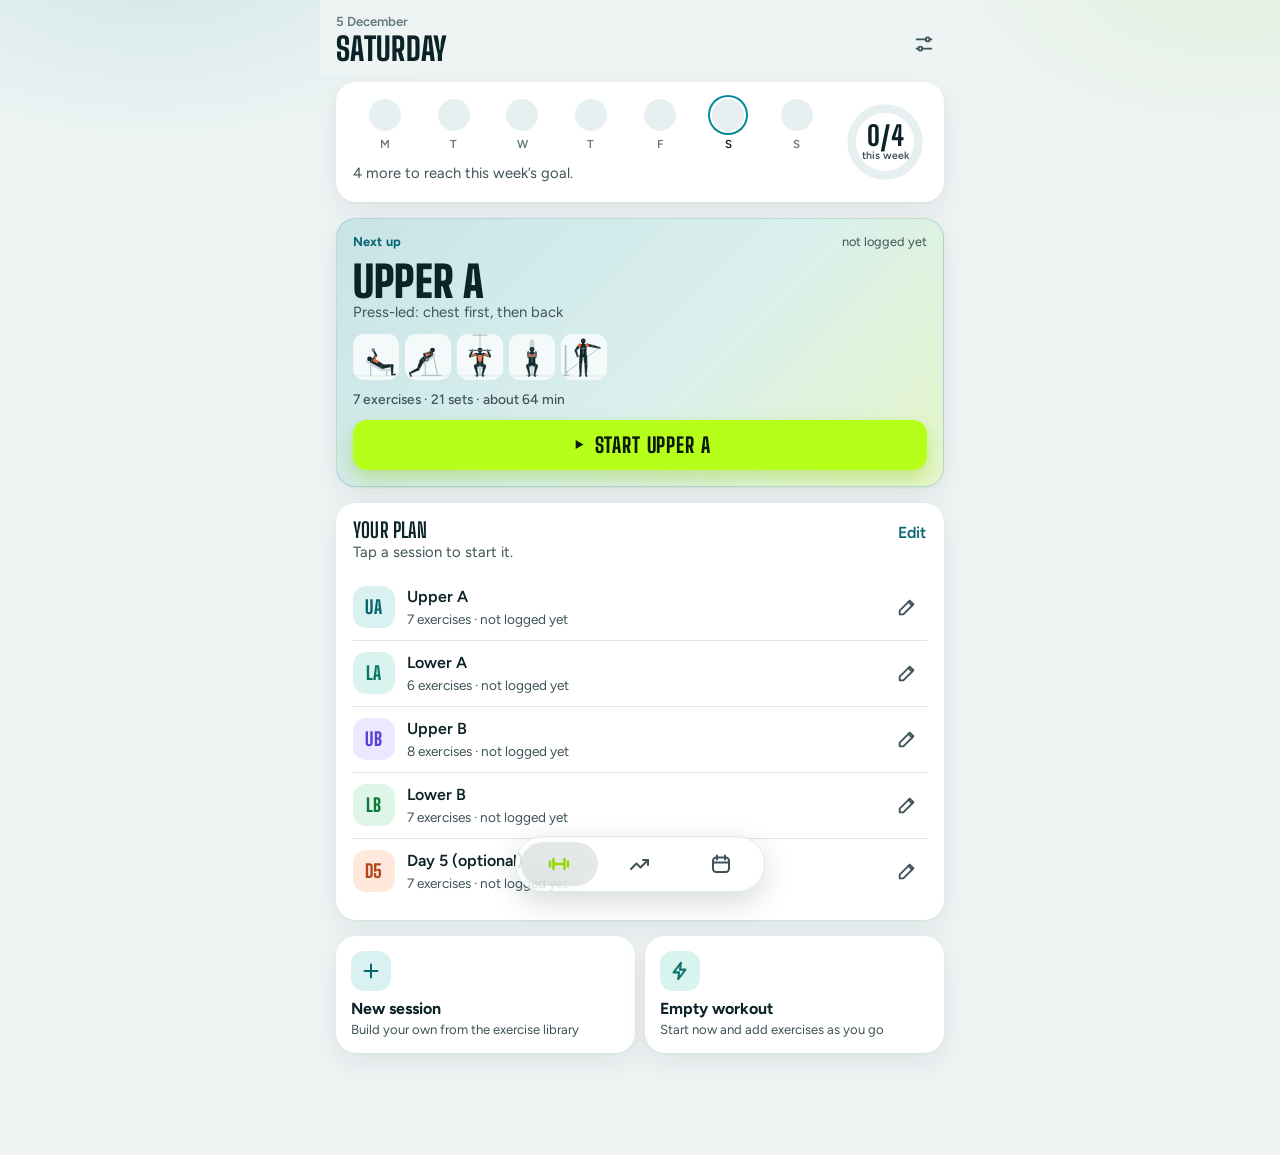
==== commit b7faa775: "Hilo: targets, comparison with last time, history tab, muscle figure, body goal Daily use - Each exe" ====
--- a/workout/index.html
+++ b/workout/index.html
@@ -28,7 +28,7 @@
   </header>
   <header class="wbar" id="wbar" hidden>
     <button class="wbar-main" type="button" data-act="go-workout"><span class="wbar-name" id="wbar-name">Workout</span><span class="wbar-sub" id="wbar-sub"></span></button>
-    <button class="wbar-clock" type="button" id="wbar-clock" data-act="clock" aria-label="Workout time. Tap to adjust.">0:00</button>
+    <button class="wbar-clock" type="button" id="wbar-clock" data-act="clock" aria-label="Workout time. Tap to change the date or start time.">0:00</button>
     <button class="wbar-fin" type="button" id="wbar-fin" data-act="finish">Finish</button>
     <div class="wbar-prog" id="wbar-prog" aria-hidden="true"></div>
   </header>
@@ -42,7 +42,7 @@
   <nav class="tabs" aria-label="Sections"><div class="tabs-in">
     <button class="tab" type="button" data-tab="log" aria-label="Train"><svg viewBox="0 0 24 24" aria-hidden="true"><path d="M3 9.5v5M6.5 7v10M17.5 7v10M21 9.5v5M6.5 12h11"/></svg></button>
     <button class="tab" type="button" data-tab="progress" aria-label="Progress"><svg viewBox="0 0 24 24" aria-hidden="true"><path d="M3 17l5.5-5.5 4 4L20 8"/><path d="M15 8h5v5"/></svg></button>
-    <button class="tab" type="button" data-tab="exercises" aria-label="Exercises"><svg viewBox="0 0 24 24" aria-hidden="true"><path d="M9.5 6H20M9.5 12H20M9.5 18H20"/><circle cx="4.8" cy="6" r="1.3"/><circle cx="4.8" cy="12" r="1.3"/><circle cx="4.8" cy="18" r="1.3"/></svg></button>
+    <button class="tab" type="button" data-tab="exercises" aria-label="History and exercises"><svg viewBox="0 0 24 24" aria-hidden="true"><rect x="4" y="5.5" width="16" height="14.5" rx="3.2"/><path d="M8 3.5v4M16 3.5v4M4 10.5h16"/></svg></button>
   </div></nav>
 </div>
 <div class="scrim" id="scrim" hidden><div class="sheet" id="sheet" role="dialog" aria-modal="true" aria-label="Details"></div></div>
--- a/workout/app.css
+++ b/workout/app.css
@@ -23,10 +23,11 @@
   --g0: #e4ecec; --g1: #bfecca; --g2: #7fd79a; --g3: #36b866; --g4: #168a43;
   --ramp: #e5682a@0 #ee9034@0.25 #d9d046@0.5 #93b34d@0.67 #4fae52@0.85 #1aa858@1; --ramp-line: #ee8f52 #dcae2a #6db548 #1aa858;
   --hero: linear-gradient(135deg, rgba(10, 127, 140, 0.22) 0%, rgba(18, 160, 143, 0.16) 55%, rgba(150, 215, 30, 0.24) 100%), var(--surface); --hero-line: rgba(10, 127, 140, 0.18); --hero-tile: #f4fafa;
+  --mm-body: #e3eced; --mm-off: #ccd7d9;
   --fig: #12272b; --fig-far: #93a6a9; --equip: #b1c1c3; --pad: #c8d5d6; --weight: #566a6e; --illo-bg: #e7f0f0;
   --card-shadow: 0 1px 2px rgba(8, 32, 36, 0.05), 0 10px 28px rgba(8, 32, 36, 0.07);
   --shadow: 0 14px 40px rgba(8, 32, 36, 0.22);
-  --tabbar: rgba(255, 255, 255, 0.84);
+  --tabbar: rgba(255, 255, 255, 0.66); --tab-on: rgba(9, 30, 34, 0.1); --tab-ink: #3e5357; --tab-lime: #93d600;
   --font-display: "Big Shoulders Display", "Big Shoulders", "Avenir Next Condensed", "Arial Narrow", "Helvetica Neue", Arial, sans-serif;
   --font-body: "Figtree", "Segoe UI", system-ui, -apple-system, Arial, sans-serif;
   --radius: 20px;
@@ -52,10 +53,11 @@
   --g0: #14292d; --g1: #133d27; --g2: #1b6a3a; --g3: #27a153; --g4: #4ade80;
   --ramp: #e8702f@0 #f09a3f@0.25 #dcd44e@0.5 #9aba55@0.67 #55b95a@0.85 #2fbf68@1; --ramp-line: #ec9c6b #dcc65f #7ccb62 #2fbf68;
   --hero: linear-gradient(135deg, rgba(35, 183, 196, 0.26) 0%, rgba(44, 205, 180, 0.16) 55%, rgba(182, 255, 26, 0.16) 100%), var(--surface); --hero-line: rgba(90, 210, 220, 0.22); --hero-tile: #1a363b;
+  --mm-body: #1b3136; --mm-off: #345157;
   --fig: #e8f1f1; --fig-far: #68807f; --equip: #4a6063; --pad: #32484b; --weight: #a7babc; --illo-bg: #14292d;
   --card-shadow: none;
   --shadow: 0 14px 40px rgba(0, 0, 0, 0.55);
-  --tabbar: rgba(12, 28, 31, 0.84);
+  --tabbar: rgba(16, 36, 40, 0.62); --tab-on: rgba(0, 0, 0, 0.26); --tab-ink: #b0c5c7; --tab-lime: #b6ff1a;
   }
 }
 :root[data-theme="dark"]:not([data-app-theme="light"]) {
@@ -77,10 +79,11 @@
   --g0: #14292d; --g1: #133d27; --g2: #1b6a3a; --g3: #27a153; --g4: #4ade80;
   --ramp: #e8702f@0 #f09a3f@0.25 #dcd44e@0.5 #9aba55@0.67 #55b95a@0.85 #2fbf68@1; --ramp-line: #ec9c6b #dcc65f #7ccb62 #2fbf68;
   --hero: linear-gradient(135deg, rgba(35, 183, 196, 0.26) 0%, rgba(44, 205, 180, 0.16) 55%, rgba(182, 255, 26, 0.16) 100%), var(--surface); --hero-line: rgba(90, 210, 220, 0.22); --hero-tile: #1a363b;
+  --mm-body: #1b3136; --mm-off: #345157;
   --fig: #e8f1f1; --fig-far: #68807f; --equip: #4a6063; --pad: #32484b; --weight: #a7babc; --illo-bg: #14292d;
   --card-shadow: none;
   --shadow: 0 14px 40px rgba(0, 0, 0, 0.55);
-  --tabbar: rgba(12, 28, 31, 0.84);
+  --tabbar: rgba(16, 36, 40, 0.62); --tab-on: rgba(0, 0, 0, 0.26); --tab-ink: #b0c5c7; --tab-lime: #b6ff1a;
 }
 :root[data-app-theme="dark"] {
   color-scheme: dark;
@@ -101,10 +104,11 @@
   --g0: #14292d; --g1: #133d27; --g2: #1b6a3a; --g3: #27a153; --g4: #4ade80;
   --ramp: #e8702f@0 #f09a3f@0.25 #dcd44e@0.5 #9aba55@0.67 #55b95a@0.85 #2fbf68@1; --ramp-line: #ec9c6b #dcc65f #7ccb62 #2fbf68;
   --hero: linear-gradient(135deg, rgba(35, 183, 196, 0.26) 0%, rgba(44, 205, 180, 0.16) 55%, rgba(182, 255, 26, 0.16) 100%), var(--surface); --hero-line: rgba(90, 210, 220, 0.22); --hero-tile: #1a363b;
+  --mm-body: #1b3136; --mm-off: #345157;
   --fig: #e8f1f1; --fig-far: #68807f; --equip: #4a6063; --pad: #32484b; --weight: #a7babc; --illo-bg: #14292d;
   --card-shadow: none;
   --shadow: 0 14px 40px rgba(0, 0, 0, 0.55);
-  --tabbar: rgba(12, 28, 31, 0.84);
+  --tabbar: rgba(16, 36, 40, 0.62); --tab-on: rgba(0, 0, 0, 0.26); --tab-ink: #b0c5c7; --tab-lime: #b6ff1a;
 }
 
 * { box-sizing: border-box; }
@@ -152,11 +156,12 @@
 .wbar-prog i.pr { background: #ff9a57; }
 
 main { flex: 1; padding: 8px 16px 28px; display: flex; flex-direction: column; gap: 16px; min-width: 0; }
-.tabs { position: sticky; bottom: 0; z-index: 20; padding: 10px 14px var(--tab-b); background: linear-gradient(to top, var(--bg) 40%, transparent); pointer-events: none; }
-.tabs-in { pointer-events: auto; display: grid; grid-template-columns: repeat(3, 1fr); gap: 4px; width: min(250px, 100%); margin: 0 auto; background: var(--tabbar); -webkit-backdrop-filter: blur(18px) saturate(1.5); backdrop-filter: blur(18px) saturate(1.5); border: 1px solid var(--line); border-radius: 22px; padding: 5px; box-shadow: 0 10px 30px rgba(8, 32, 36, 0.16); }
-.tab { appearance: none; border: 0; background: none; border-radius: 17px; min-height: 44px; padding: 0; display: grid; place-items: center; color: var(--muted); transition: background 0.2s, color 0.2s; }
+.tabs { position: sticky; bottom: 0; z-index: 20; padding: 10px 14px var(--tab-b); pointer-events: none; }
+.tabs-in { pointer-events: auto; display: grid; grid-template-columns: repeat(3, 1fr); gap: 4px; width: min(250px, 100%); margin: 0 auto; background: var(--tabbar); -webkit-backdrop-filter: blur(16px) saturate(1.6); backdrop-filter: blur(16px) saturate(1.6); border: 1px solid var(--line); border-radius: 999px; padding: 5px; box-shadow: 0 10px 30px rgba(8, 32, 36, 0.16); }
+.tab { appearance: none; border: 0; background: none; border-radius: 999px; min-height: 44px; padding: 0; display: grid; place-items: center; color: var(--tab-ink); transition: background 0.2s, color 0.2s; }
 .tab svg { width: 24px; height: 24px; fill: none; stroke: currentColor; stroke-width: 2; stroke-linecap: round; stroke-linejoin: round; }
-.tab[aria-current="page"] { color: var(--lime-ink); background: var(--lime); }
+.tab[aria-current="page"] { color: var(--tab-lime); background: var(--tab-on); }
+.tab[aria-current="page"] svg { stroke-width: 2.5; }
 
 .card { background: var(--surface); border: 1px solid var(--card-line); border-radius: var(--radius); padding: 16px; display: flex; flex-direction: column; gap: 12px; min-width: 0; box-shadow: var(--card-shadow); }
 .label { font-size: 0.8rem; color: var(--muted); font-weight: 600; letter-spacing: 0.01em; }
@@ -409,8 +414,11 @@
 .badge.full i { background: var(--green); }
 .badge.got { color: var(--ink); font-weight: 600; }
 .badge .foot b { font-weight: 700; color: var(--ink-2); }
-.tier-dot { width: 26px; height: 26px; border-radius: 50%; background: var(--tier); flex: none; box-shadow: inset 0 0 0 1.5px rgba(128, 142, 142, 0.45); }
-.tier-dot.off { background: none; box-shadow: inset 0 0 0 2px var(--tl); box-shadow: inset 0 0 0 2px light-dark(var(--tl), var(--td)); opacity: 0.6; }
+.tier-dot { width: 26px; height: 26px; border-radius: 50%; flex: none; display: grid; place-items: center; }
+.tier-dot.on { background: var(--lime); }
+.tier-dot.on svg { width: 13px; height: 13px; stroke: var(--lime-ink); fill: none; stroke-width: 3.4; stroke-linecap: round; stroke-linejoin: round; }
+.tier-dot.off { box-shadow: inset 0 0 0 2px var(--tl); box-shadow: inset 0 0 0 2px light-dark(var(--tl), var(--td)); opacity: 0.6; }
+.sr { position: absolute; width: 1px; height: 1px; overflow: hidden; clip: rect(0 0 0 0); white-space: nowrap; }
 .ms-list { list-style: none; margin: 0; padding: 0; }
 .ms-list li { display: flex; align-items: center; gap: 12px; padding: 10px 0; border-top: 1px solid var(--line); }
 .ms-list li:first-child { border-top: 0; }
@@ -418,7 +426,6 @@
 .ms-list .txt b { font-weight: 600; }
 .ms-list .txt small { color: var(--ink-2); font-size: 0.84rem; }
 .ms-list .st { font-size: 0.82rem; color: var(--muted); white-space: nowrap; }
-.ms-list .st.ok { background: var(--lime); color: var(--lime-ink); font-weight: 700; padding: 3px 10px; border-radius: 99px; }
 .ms-list .txt b { color: var(--tl); color: light-dark(var(--tl), var(--td)); font-weight: 700; }
 .ms-list li.off .txt b { opacity: 0.75; }
 .ms-list li.cur .st { color: var(--accent-ink); font-weight: 700; }
@@ -560,3 +567,101 @@
 .toggle[aria-pressed="true"] { color: var(--ink); border-color: var(--ink-2); }
 .toggle[aria-pressed="true"] i { background: var(--lime); border-color: transparent; }
 .toggle[aria-pressed="true"] i svg { opacity: 1; }
+
+/* ---------- today's target ---------- */
+.last-row { display: flex; justify-content: space-between; align-items: baseline; gap: 2px 12px; flex-wrap: wrap; }
+.last-row + .last-row { margin-top: 4px; padding-top: 6px; border-top: 1px solid var(--line-strong); }
+.last-prev { font-family: var(--font-display); font-weight: 700; font-size: 1.15rem; line-height: 1.15; color: var(--ink-2); font-variant-numeric: tabular-nums; letter-spacing: 0.01em; }
+.label.tgt { color: var(--accent-ink); }
+.last .last-hint { margin-top: 2px; }
+
+/* ---------- after a workout: compared with last time ---------- */
+.cmp { list-style: none; margin: 0; padding: 0; display: flex; flex-direction: column; }
+.cmp li { display: grid; grid-template-columns: minmax(0, 1fr) auto; gap: 10px; align-items: center; padding: 9px 0; border-top: 1px solid var(--line); }
+.cmp li:first-child { border-top: 0; padding-top: 0; }
+.cmp .txt { display: grid; gap: 1px; min-width: 0; }
+.cmp b { font-weight: 600; overflow-wrap: anywhere; }
+.cmp small { color: var(--ink-2); font-size: 0.85rem; font-variant-numeric: tabular-nums; }
+.delta { display: inline-flex; align-items: center; gap: 5px; font-size: 0.82rem; font-weight: 700; border-radius: 99px; padding: 4px 10px 4px 7px; white-space: nowrap; background: var(--surface-2); color: var(--ink-2); }
+.delta svg { width: 14px; height: 14px; fill: none; stroke: currentColor; stroke-width: 2.6; stroke-linecap: round; stroke-linejoin: round; flex: none; }
+.delta.up { background: var(--green-soft); color: var(--green-ink); }
+.delta.rec { background: var(--hot-soft); color: var(--hot-ink); }
+.delta.rec svg { fill: var(--hot); stroke: none; }
+.tile span em { display: block; font-style: normal; font-weight: 600; color: var(--ink); margin-top: 2px; }
+.note b { color: var(--ink); font-weight: 700; }
+
+/* ---------- history ---------- */
+.contents { display: contents; }
+.hist-nav { display: grid; grid-template-columns: 40px minmax(0, 1fr) 40px; align-items: center; text-align: center; }
+.hist-nav .icon-btn:disabled { opacity: 0.3; }
+.hist-grid { display: grid; grid-template-columns: repeat(7, minmax(0, 1fr)); gap: 4px; }
+.hw { text-align: center; font-size: 0.72rem; font-weight: 600; color: var(--muted); padding-bottom: 2px; }
+.hd { appearance: none; border: 0; background: none; min-height: 46px; border-radius: 12px; display: flex; flex-direction: column; align-items: center; justify-content: center; gap: 2px; padding: 2px 0; color: var(--ink-2); font-variant-numeric: tabular-nums; min-width: 0; }
+.hd b { font-weight: 500; font-size: 0.9rem; line-height: 1.1; }
+.hd small { font-family: var(--font-display); font-weight: 800; font-size: 0.74rem; letter-spacing: 0.03em; line-height: 1; }
+.hd.future { color: var(--muted); opacity: 0.55; }
+.hd.on { background: var(--surface-2); color: var(--ink); }
+.hd.on b { font-weight: 700; }
+.hd.on.av0, .hk.av0 { background: var(--accent-soft); color: var(--accent-ink); }
+.hd.on.av1, .hk.av1 { background: var(--teal-soft); color: var(--teal-ink); }
+.hd.on.av2, .hk.av2 { background: var(--violet-soft); color: var(--violet-ink); }
+.hd.on.av3, .hk.av3 { background: var(--green-soft); color: var(--green-ink); }
+.hd.on.av4, .hk.av4 { background: var(--hot-soft); color: var(--hot-ink); }
+.hd.now b { text-decoration: underline; text-decoration-thickness: 2px; text-underline-offset: 3px; }
+.hd.sel { box-shadow: inset 0 0 0 2px var(--ink); }
+.hist-key { display: flex; flex-wrap: wrap; gap: 6px 14px; font-size: 0.82rem; color: var(--ink-2); }
+.hist-key span { display: inline-flex; align-items: center; gap: 6px; }
+.hk { font-style: normal; font-family: var(--font-display); font-weight: 800; font-size: 0.74rem; letter-spacing: 0.03em; min-width: 26px; height: 20px; padding: 0 5px; border-radius: 7px; display: inline-grid; place-items: center; background: var(--surface-2); color: var(--ink); }
+
+/* ---------- muscle figure ---------- */
+.mm { display: flex; flex-direction: column; gap: 12px; }
+.mm svg { width: 100%; max-width: 280px; height: auto; display: block; align-self: center; }
+.mm-body path, .mm-body ellipse, .mm-body rect { fill: var(--mm-body); stroke: var(--mm-body); stroke-width: 7; stroke-linejoin: round; }
+.mm-zones path { stroke: var(--mm-body); stroke-width: 1.6; stroke-linejoin: round; }
+.enter .mm-zones { animation: fade 0.6s 0.1s both; }
+.mm text { font-family: var(--font-body); font-size: 9px; font-weight: 600; fill: var(--muted); text-anchor: middle; }
+.mm-side { display: flex; flex-direction: column; gap: 8px; min-width: 0; }
+.mm-list { list-style: none; margin: 0; padding: 0; display: grid; grid-template-columns: repeat(2, minmax(0, 1fr)); gap: 8px 20px; font-size: 0.875rem; }
+.mm-list li { display: grid; grid-template-columns: 10px minmax(0, 1fr) auto; gap: 8px; align-items: center; }
+.mm-list i { width: 10px; height: 10px; border-radius: 3px; }
+.mm-list b { font-variant-numeric: tabular-nums; font-weight: 700; white-space: nowrap; }
+.mm-list small { color: var(--ink-2); font-weight: 400; font-size: inherit; }
+.mm-key { display: flex; flex-wrap: wrap; gap: 6px 16px; font-size: 0.8rem; color: var(--ink-2); }
+.mm-key span { display: inline-flex; align-items: center; gap: 6px; }
+.mm-key i { width: 12px; height: 12px; border-radius: 4px; display: inline-block; }
+.mm-key i.off { background: var(--mm-off); }
+.mm-key i.ramp { width: 54px; }
+@media (max-width: 350px) { .mm-list { grid-template-columns: 1fr; } }
+@media (min-width: 560px) { .mm { display: grid; grid-template-columns: minmax(0, 1.1fr) minmax(0, 1fr); gap: 20px; align-items: center; } .mm-list { grid-template-columns: 1fr; } }
+
+/* ---------- needs attention, weekly recap ---------- */
+.att { list-style: none; margin: 0; padding: 0; display: flex; flex-direction: column; }
+.att li { display: grid; grid-template-columns: 36px minmax(0, 1fr); gap: 12px; padding: 12px 0; border-top: 1px solid var(--line); align-items: start; }
+.att li:first-child { border-top: 0; padding-top: 0; }
+.att li:last-child { padding-bottom: 0; }
+.att-i { width: 36px; height: 36px; border-radius: 11px; display: grid; place-items: center; background: var(--hot-soft); color: var(--hot-ink); }
+.att-i svg { width: 20px; height: 20px; fill: none; stroke: currentColor; stroke-width: 2.2; stroke-linecap: round; stroke-linejoin: round; }
+.att .txt { display: grid; gap: 3px; min-width: 0; justify-items: start; }
+.att b { font-weight: 700; }
+.att small { color: var(--ink-2); font-size: 0.9rem; line-height: 1.4; }
+.att .btn { margin: 0 0 -8px -6px; }
+.recap { border: 1px solid var(--hero-line); gap: 4px; }
+.recap .spread { align-items: center; }
+.recap .icon-btn { margin: -8px -8px -8px 0; }
+.recap-t { font-family: var(--font-display); font-weight: 800; font-size: 1.9rem; line-height: 1.05; }
+
+/* ---------- body weight goal ---------- */
+.goal-head { display: grid; gap: 2px; }
+.goal-head b { font-family: var(--font-display); font-weight: 800; font-size: 2.1rem; line-height: 1; font-variant-numeric: tabular-nums; }
+.goal-head span { color: var(--ink-2); font-size: 0.9rem; }
+.goal-ln { stroke: var(--green); stroke-width: 1.5; stroke-dasharray: 1 5; stroke-linecap: round; }
+.now-ln { stroke: var(--line-strong); stroke-width: 1; }
+.proj { stroke-width: 2; stroke-linecap: round; fill: none; }
+.proj.pace { stroke: var(--accent); stroke-dasharray: 6 5; }
+.proj.rate { stroke: var(--muted); stroke-dasharray: 1.5 5; }
+.proj-end.pace { fill: var(--accent); }
+.proj-end.rate { fill: var(--muted); }
+.now-dot { fill: var(--accent); stroke: var(--surface); stroke-width: 2; }
+.legend i.ln-k.dash { width: 19px; background: repeating-linear-gradient(90deg, var(--accent) 0 5px, transparent 5px 8px); }
+.legend i.ln-k.dash.grey { background: repeating-linear-gradient(90deg, var(--muted) 0 2px, transparent 2px 5px); }
+.draft-head:empty { display: none; }
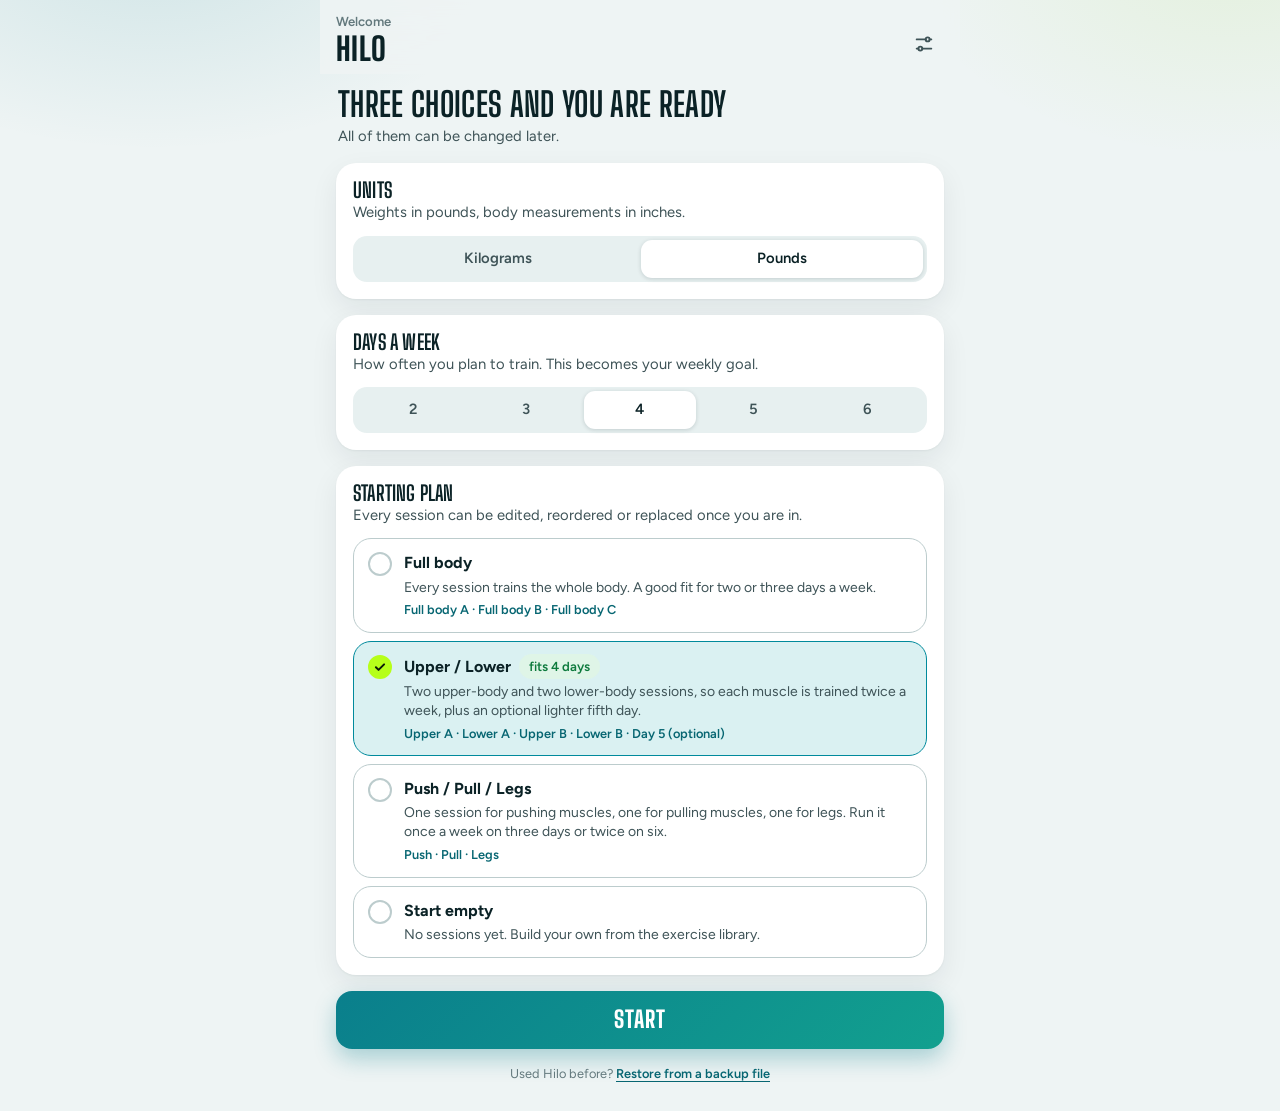
==== commit 1f8c4221: "Hilo countdown bar: minus and plus around the step The rest bar had only "+30 s". It now has one con" ====
--- a/workout/index.html
+++ b/workout/index.html
@@ -36,7 +36,7 @@
   <div class="rest" id="rest" hidden>
     <svg viewBox="0 0 44 44" aria-hidden="true"><circle class="trk" cx="22" cy="22" r="18"/><circle class="arc" id="rest-arc" cx="22" cy="22" r="18"/></svg>
     <div class="rest-main"><small id="rest-l">Rest</small><b id="rest-t">0:00</b></div>
-    <button type="button" data-act="rest-add">+30 s</button>
+    <div class="rest-step" id="rest-step"><button type="button" data-act="rest-sub" aria-label="30 seconds less">−</button><span id="rest-by">30 s</span><button type="button" data-act="rest-add" aria-label="30 seconds more">+</button></div>
     <button type="button" data-act="rest-skip">Skip</button>
   </div>
   <nav class="tabs" aria-label="Sections"><div class="tabs-in">
--- a/workout/app.css
+++ b/workout/app.css
@@ -665,3 +665,71 @@
 .legend i.ln-k.dash { width: 19px; background: repeating-linear-gradient(90deg, var(--accent) 0 5px, transparent 5px 8px); }
 .legend i.ln-k.dash.grey { background: repeating-linear-gradient(90deg, var(--muted) 0 2px, transparent 2px 5px); }
 .draft-head:empty { display: none; }
+
+/* ---------- workout helpers ---------- */
+.tools { display: flex; flex-wrap: wrap; gap: 8px; }
+.tool { appearance: none; border: 1px solid var(--line-strong); background: var(--surface); border-radius: 99px; min-height: 38px; padding: 6px 14px 6px 10px; font-size: 0.875rem; font-weight: 600; color: var(--ink-2); display: inline-flex; align-items: center; gap: 7px; }
+.tool svg { width: 18px; height: 18px; fill: none; stroke: currentColor; stroke-width: 2; stroke-linecap: round; stroke-linejoin: round; flex: none; }
+.tool:active { background: var(--surface-2); }
+.set.one.tm { grid-template-columns: 22px minmax(0, 1fr) 50px 50px; }
+.tbtn { appearance: none; width: 50px; height: 50px; border-radius: 16px; border: 0; background: var(--accent-soft); color: var(--accent-ink); display: grid; place-items: center; padding: 0; }
+.tbtn svg { width: 24px; height: 24px; fill: none; stroke: currentColor; stroke-width: 2; stroke-linecap: round; stroke-linejoin: round; }
+.tbtn.on { background: var(--board); color: var(--lime); }
+.tbtn.on svg { fill: currentColor; stroke: none; }
+.tick { position: relative; }
+.rir-b { position: absolute; top: -5px; right: -5px; min-width: 22px; height: 22px; padding: 0 5px; border-radius: 11px; background: var(--ink); color: var(--surface); font-size: 0.72rem; font-weight: 700; line-height: 22px; text-align: center; font-variant-numeric: tabular-nums; box-shadow: 0 0 0 2px var(--surface); }
+.rir { display: flex; align-items: center; gap: 6px; background: var(--surface-2); border-radius: 14px; padding: 6px 6px 6px 12px; margin-left: 30px; }
+.rir span { flex: 1; min-width: 0; font-size: 0.82rem; font-weight: 600; color: var(--ink-2); }
+.rir button { appearance: none; border: 1px solid var(--line-strong); background: var(--surface); min-width: 44px; min-height: 38px; border-radius: 11px; font-family: var(--font-display); font-weight: 800; font-size: 1.15rem; color: var(--ink); padding: 0 6px; }
+.rir button:active { background: var(--accent-soft); }
+.rest.timing .arc { stroke: var(--lime); }
+.help-w { display: grid; grid-template-columns: 50px minmax(0, 1fr) auto 50px; gap: 8px; align-items: center; }
+.help-w .fld input { height: 56px; text-align: center; font-family: var(--font-display); font-weight: 800; font-size: 1.9rem; font-variant-numeric: tabular-nums; }
+.help-u { font-weight: 600; color: var(--ink-2); }
+.step { appearance: none; width: 50px; height: 56px; border-radius: 14px; border: 1px solid var(--line-strong); background: var(--surface); font-size: 1.5rem; color: var(--ink-2); padding: 0; }
+.step:active { background: var(--surface-2); }
+.plates { display: flex; flex-direction: column; gap: 10px; background: var(--surface-2); border-radius: 18px; padding: 14px; }
+.plates svg { display: block; width: 100%; max-width: 340px; height: auto; align-self: center; }
+.plates .pb { fill: var(--line-strong); }
+.plates .pc { fill: var(--muted); }
+.plates .pp { fill: var(--accent); }
+.plates text { font-family: var(--font-body); font-size: 10px; font-weight: 600; fill: var(--ink-2); text-anchor: middle; font-variant-numeric: tabular-nums; }
+.plate-t { margin: 0; text-align: center; color: var(--ink-2); }
+.plate-t b { color: var(--ink); font-family: var(--font-display); font-weight: 800; font-size: 1.35rem; letter-spacing: 0.01em; display: block; font-variant-numeric: tabular-nums; }
+.bar-pick { display: grid; grid-template-columns: auto minmax(0, 1fr); gap: 10px; align-items: center; }
+.bar-pick .chips { margin: 0; padding: 0 0 2px; }
+.warm-list { list-style: none; margin: 0; padding: 0; counter-reset: wu; display: flex; flex-direction: column; }
+.warm-list li { counter-increment: wu; display: grid; grid-template-columns: 26px minmax(0, 1fr) auto; gap: 8px; align-items: baseline; padding: 10px 0; border-top: 1px solid var(--line); }
+.warm-list li:first-child { border-top: 0; }
+.warm-list li::before { content: counter(wu); font-family: var(--font-display); font-weight: 800; font-size: 1.1rem; color: var(--muted); text-align: center; }
+.warm-list b { font-family: var(--font-display); font-weight: 700; font-size: 1.35rem; font-variant-numeric: tabular-nums; letter-spacing: 0.01em; }
+.warm-list span { color: var(--ink-2); font-size: 0.875rem; font-variant-numeric: tabular-nums; text-align: right; }
+.thumb.sm { width: 46px; height: 46px; border-radius: 12px; display: block; }
+
+/* ---------- first-run setup and templates ---------- */
+body.setup .tabs { display: none; }
+.setup-top { display: flex; flex-direction: column; gap: 4px; padding: 6px 2px 0; }
+.setup-top h2 { font-size: 2.1rem; line-height: 1; }
+.tpls { display: flex; flex-direction: column; gap: 8px; }
+.tpl { appearance: none; text-align: left; border: 1.5px solid var(--line-strong); background: var(--surface); border-radius: 18px; padding: 12px 14px; display: grid; grid-template-columns: 24px minmax(0, 1fr); gap: 12px; align-items: start; width: 100%; }
+.tpl .txt { display: grid; gap: 4px; min-width: 0; }
+.tpl b { font-weight: 700; display: flex; align-items: center; gap: 8px; flex-wrap: wrap; }
+.tpl small { color: var(--ink-2); font-size: 0.875rem; line-height: 1.35; }
+.tpl-s { font-size: 0.8rem; font-weight: 600; color: var(--accent-ink); }
+.tpl-dot { width: 24px; height: 24px; border-radius: 50%; border: 2px solid var(--line-strong); display: grid; place-items: center; margin-top: 1px; }
+.tpl-dot svg { width: 14px; height: 14px; fill: none; stroke: var(--lime-ink); stroke-width: 3.4; stroke-linecap: round; stroke-linejoin: round; }
+.tpl.on { border-color: var(--accent); background: var(--accent-soft); }
+.tpl.on .tpl-dot { background: var(--lime); border-color: var(--lime); }
+.sheet .tpl-dot { display: none; }
+.sheet .tpl { grid-template-columns: minmax(0, 1fr); }
+.setup-foot { text-align: center; }
+.link { color: var(--accent-ink); font-weight: 600; text-decoration: underline; text-underline-offset: 3px; cursor: pointer; }
+
+/* the countdown bar: minus and plus around the size of the step, then Skip or Stop */
+.rest button { white-space: nowrap; flex: none; }
+.rest-main small { white-space: nowrap; overflow: hidden; text-overflow: ellipsis; }
+.rest-step { display: flex; align-items: center; background: var(--board-line); border-radius: 12px; flex: none; }
+.rest-step button { background: none; width: 40px; padding: 0; font-size: 1.45rem; font-weight: 500; line-height: 1; }
+.rest-step button:active { background: rgba(255, 255, 255, 0.12); }
+.rest-step span { font-size: 0.82rem; font-weight: 600; color: var(--board-dim); min-width: 30px; text-align: center; font-variant-numeric: tabular-nums; white-space: nowrap; }
+@media (max-width: 350px) { .rest svg { display: none; } .rest { padding-left: 14px; gap: 8px; } .rest-step button { width: 36px; } }
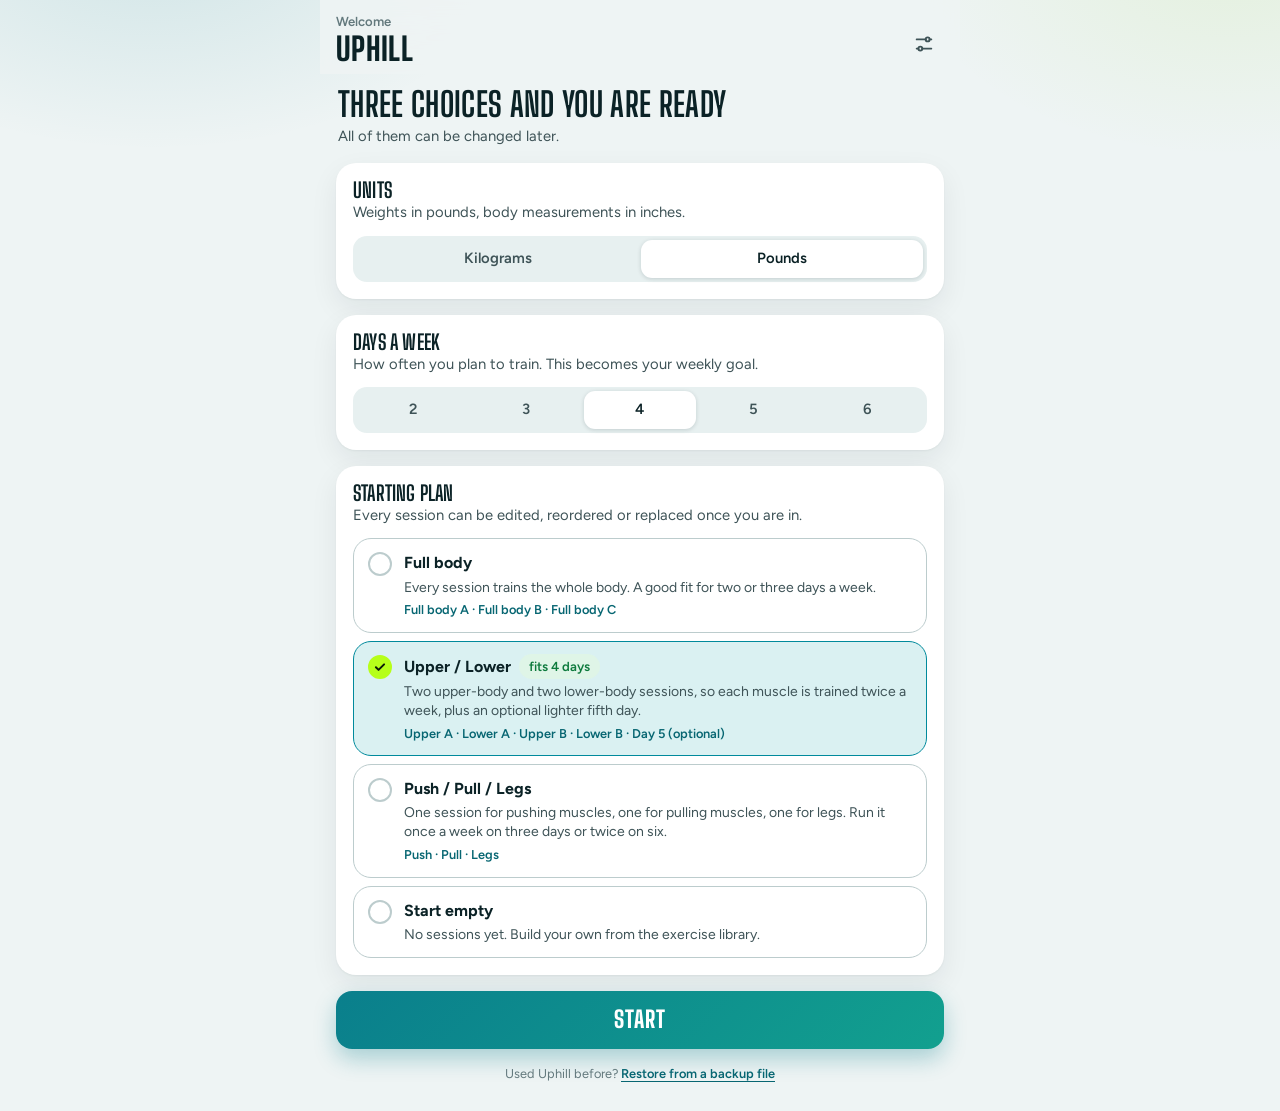
==== commit 94ff99c7: "Rename the workout app from Hilo to Uphill Only what people see changes: the page title, the name un" ====
--- a/workout/index.html
+++ b/workout/index.html
@@ -3,7 +3,7 @@
 <head>
 <meta charset="utf-8">
 <meta name="viewport" content="width=device-width, initial-scale=1, viewport-fit=cover">
-<title>Hilo</title>
+<title>Uphill</title>
 <meta name="theme-color" content="#eef4f4">
 <meta name="description" content="A gym logbook: log sets, time your workout and track progress. Works offline.">
 <meta name="robots" content="noindex">
@@ -12,9 +12,9 @@
 <link rel="apple-touch-icon" href="icons/apple-touch-icon.png">
 <meta name="apple-mobile-web-app-capable" content="yes">
 <meta name="mobile-web-app-capable" content="yes">
-<meta name="apple-mobile-web-app-title" content="Hilo">
+<meta name="apple-mobile-web-app-title" content="Uphill">
 <meta name="apple-mobile-web-app-status-bar-style" content="default">
-<script>try{var t=((JSON.parse(localStorage.getItem('workout-log-v1'))||{}).settings||{}).theme;if(t==='light'||t==='dark')document.documentElement.setAttribute('data-app-theme',t)}catch(e){}</script>
+<script>try{var s=(JSON.parse(localStorage.getItem('workout-log-v1'))||{}).settings||{},t=s.theme,p=s.palette;if(t==='light'||t==='dark')document.documentElement.setAttribute('data-app-theme',t);if(p&&/^[a-z]{3,12}$/.test(p))document.documentElement.setAttribute('data-palette',p)}catch(e){}</script>
 <link rel="stylesheet" href="app.css">
 </head>
 <body>
@@ -27,6 +27,7 @@
     </div>
   </header>
   <header class="wbar" id="wbar" hidden>
+    <button class="wbar-min" type="button" data-act="wmin" aria-label="Minimise the workout and go to the rest of the app"><svg viewBox="0 0 24 24" aria-hidden="true"><path d="M6 9.5l6 6 6-6"/></svg></button>
     <button class="wbar-main" type="button" data-act="go-workout"><span class="wbar-name" id="wbar-name">Workout</span><span class="wbar-sub" id="wbar-sub"></span></button>
     <button class="wbar-clock" type="button" id="wbar-clock" data-act="clock" aria-label="Workout time. Tap to change the date or start time.">0:00</button>
     <button class="wbar-fin" type="button" id="wbar-fin" data-act="finish">Finish</button>
@@ -39,6 +40,10 @@
     <div class="rest-step" id="rest-step"><button type="button" data-act="rest-sub" aria-label="30 seconds less">−</button><span id="rest-by">30 s</span><button type="button" data-act="rest-add" aria-label="30 seconds more">+</button></div>
     <button type="button" data-act="rest-skip">Skip</button>
   </div>
+  <button class="wmini" id="wmini" type="button" data-act="go-workout" hidden>
+    <span class="wmini-up" aria-hidden="true"><svg viewBox="0 0 24 24"><path d="M6 14.5l6-6 6 6"/></svg></span>
+    <span class="wmini-main"><span class="wmini-top"><i id="wmini-dot" hidden></i><b id="wmini-a">Workout</b><span id="wmini-t">0:00</span></span><small id="wmini-s">Back to your workout</small></span>
+  </button>
   <nav class="tabs" aria-label="Sections"><div class="tabs-in">
     <button class="tab" type="button" data-tab="log" aria-label="Train"><svg viewBox="0 0 24 24" aria-hidden="true"><path d="M3 9.5v5M6.5 7v10M17.5 7v10M21 9.5v5M6.5 12h11"/></svg></button>
     <button class="tab" type="button" data-tab="progress" aria-label="Progress"><svg viewBox="0 0 24 24" aria-hidden="true"><path d="M3 17l5.5-5.5 4 4L20 8"/><path d="M15 8h5v5"/></svg></button>
--- a/workout/app.css
+++ b/workout/app.css
@@ -13,8 +13,13 @@
   --teal: #12a08f; --teal-ink: #0b7669; --teal-soft: #d9f3ee;
   --green: #1aa858; --green-ink: #0d7a3c; --green-soft: #dff5e7;
   --lime: #b6ff1a; --lime-ink: #0c1a08; --lime-glow: rgba(140, 205, 10, 0.4);
-  --hot: #f26a2e; --hot-ink: #b4461a; --hot-soft: #ffe9dd; --series-2: #f26a2e;
+  --hot: #f26a2e; --hot-ink: #b4461a; --hot-soft: #ffe9dd;
+  --series-1: #3f1a98; --series-1b: #9a4fe8; --series-2: #7d898c; --line-lo: #3f1a98; --line-mid: #6c33c4; --line-hi: #9a4fe8; --line-top: #9a4fe8; --chart-dot: #6c33c4;
+  --ring-mid: var(--teal); --ring-end: var(--accent); --mark: var(--green); --bar-card: var(--surface); --bar-btn: var(--surface-2);
+  --s0-soft: var(--accent-soft); --s0-ink: var(--accent-ink); --s1-soft: var(--teal-soft); --s1-ink: var(--teal-ink); --s2-soft: var(--rose-soft); --s2-ink: var(--rose-ink);
+  --s3-soft: var(--green-soft); --s3-ink: var(--green-ink); --s4-soft: var(--hot-soft); --s4-ink: var(--hot-ink);
   --violet: #7357f6; --violet-ink: #5a3fd6; --violet-soft: #ece8ff;
+  --out: #7357f6; --out-ink: #5a3fd6; --out-soft: #ece8ff; --out-sky: #e4dfff; --sun: #ffc94a; --rose-ink: #a8325f; --rose-soft: #ffe4ee;
   --bad: #cf3a3a;
   --grad: linear-gradient(135deg, #0a6f7c 0%, #0f9486 52%, #23a85a 100%);
   --grad-btn: linear-gradient(135deg, #0a7f8c 0%, #12a08f 100%);
@@ -43,8 +48,11 @@
   --teal: #2ccdb4; --teal-ink: #7fe6d5; --teal-soft: #0d302b;
   --green: #2fbf68; --green-ink: #5fe092; --green-soft: #0f2e1e;
   --lime: #b6ff1a; --lime-ink: #0c1a08; --lime-glow: rgba(182, 255, 26, 0.22);
-  --hot: #ff8a4c; --hot-ink: #ffb38a; --hot-soft: #3b2010; --series-2: #d95926;
+  --hot: #ff8a4c; --hot-ink: #ffb38a; --hot-soft: #3b2010;
+  --series-1: #7a52ea; --series-1b: #c39bff; --series-2: #7b8a8d; --line-lo: #7a52ea; --line-mid: #9d76f5; --line-hi: #c39bff; --line-top: #c39bff; --chart-dot: #a783f8;
+  --mark: var(--lime); --bar-card: var(--surface-2); --bar-btn: var(--line-strong);
   --violet: #9a85ff; --violet-ink: #b9a9ff; --violet-soft: #221b4d;
+  --out: #8f78f5; --out-ink: #b9a9ff; --out-soft: #221b4d; --out-sky: #1f1a47; --sun: #f0b43c; --rose-ink: #ff9fc3; --rose-soft: #3a1626;
   --bad: #f07070;
   --grad: linear-gradient(135deg, #17a3b0 0%, #1fbfa6 52%, #4fd07e 100%);
   --grad-btn: linear-gradient(135deg, #1fb0bd 0%, #2ccdb4 100%);
@@ -69,8 +77,11 @@
   --teal: #2ccdb4; --teal-ink: #7fe6d5; --teal-soft: #0d302b;
   --green: #2fbf68; --green-ink: #5fe092; --green-soft: #0f2e1e;
   --lime: #b6ff1a; --lime-ink: #0c1a08; --lime-glow: rgba(182, 255, 26, 0.22);
-  --hot: #ff8a4c; --hot-ink: #ffb38a; --hot-soft: #3b2010; --series-2: #d95926;
+  --hot: #ff8a4c; --hot-ink: #ffb38a; --hot-soft: #3b2010;
+  --series-1: #7a52ea; --series-1b: #c39bff; --series-2: #7b8a8d; --line-lo: #7a52ea; --line-mid: #9d76f5; --line-hi: #c39bff; --line-top: #c39bff; --chart-dot: #a783f8;
+  --mark: var(--lime); --bar-card: var(--surface-2); --bar-btn: var(--line-strong);
   --violet: #9a85ff; --violet-ink: #b9a9ff; --violet-soft: #221b4d;
+  --out: #8f78f5; --out-ink: #b9a9ff; --out-soft: #221b4d; --out-sky: #1f1a47; --sun: #f0b43c; --rose-ink: #ff9fc3; --rose-soft: #3a1626;
   --bad: #f07070;
   --grad: linear-gradient(135deg, #17a3b0 0%, #1fbfa6 52%, #4fd07e 100%);
   --grad-btn: linear-gradient(135deg, #1fb0bd 0%, #2ccdb4 100%);
@@ -94,8 +105,11 @@
   --teal: #2ccdb4; --teal-ink: #7fe6d5; --teal-soft: #0d302b;
   --green: #2fbf68; --green-ink: #5fe092; --green-soft: #0f2e1e;
   --lime: #b6ff1a; --lime-ink: #0c1a08; --lime-glow: rgba(182, 255, 26, 0.22);
-  --hot: #ff8a4c; --hot-ink: #ffb38a; --hot-soft: #3b2010; --series-2: #d95926;
+  --hot: #ff8a4c; --hot-ink: #ffb38a; --hot-soft: #3b2010;
+  --series-1: #7a52ea; --series-1b: #c39bff; --series-2: #7b8a8d; --line-lo: #7a52ea; --line-mid: #9d76f5; --line-hi: #c39bff; --line-top: #c39bff; --chart-dot: #a783f8;
+  --mark: var(--lime); --bar-card: var(--surface-2); --bar-btn: var(--line-strong);
   --violet: #9a85ff; --violet-ink: #b9a9ff; --violet-soft: #221b4d;
+  --out: #8f78f5; --out-ink: #b9a9ff; --out-soft: #221b4d; --out-sky: #1f1a47; --sun: #f0b43c; --rose-ink: #ff9fc3; --rose-soft: #3a1626;
   --bad: #f07070;
   --grad: linear-gradient(135deg, #17a3b0 0%, #1fbfa6 52%, #4fd07e 100%);
   --grad-btn: linear-gradient(135deg, #1fb0bd 0%, #2ccdb4 100%);
@@ -110,6 +124,1259 @@
   --shadow: 0 14px 40px rgba(0, 0, 0, 0.55);
   --tabbar: rgba(16, 36, 40, 0.62); --tab-on: rgba(0, 0, 0, 0.26); --tab-ink: #b0c5c7; --tab-lime: #b6ff1a;
 }
+:root[data-palette="graphite"] {
+  --series-1b: #5f9612;
+  --series-1: #3a6305;
+  --series-2: #2f6fd6;
+  --green: #3f9b25;
+  --green-ink: #2c7412;
+  --green-soft: #e3f4d2;
+  --g1: #d5efaa;
+  --g2: #a9dc55;
+  --g3: #6fb81c;
+  --g4: #3f7f08;
+  --ramp: #e5682a@0 #ee9034@0.25 #d9d046@0.5 #9cc23a@0.67 #63ad22@0.85 #3f9b25@1;
+  --ramp-line: #ee8f52 #dcae2a #84b82e #3f9b25;
+  --teal: #2f6fd6;
+  --teal-ink: #1f55b5;
+  --teal-soft: #dfeafd;
+  --bg: #f1f2ef;
+  --bar-bg: rgba(241, 242, 239, 0.93);
+  --glow: rgba(17, 19, 16, 0.05);
+  --glow-2: rgba(17, 19, 16, 0);
+  --surface: #ffffff;
+  --surface-2: #e8eae5;
+  --ink: #111310;
+  --ink-2: #44483f;
+  --muted: #6a6f64;
+  --line: #dfe2da;
+  --line-strong: #c2c7bb;
+  --accent: #1b1e19;
+  --accent-ink: #1b1e19;
+  --accent-soft: #e6e9e1;
+  --on-accent: #ffffff;
+  --on-btn: #ffffff;
+  --grad: linear-gradient(135deg, #111310 0%, #3f6b10 100%);
+  --grad-btn: linear-gradient(135deg, #1b1e19 0%, #30342c 100%);
+  --btn-glow: rgba(17, 19, 16, 0.22);
+  --board: #0c0d0b;
+  --board-2: #1c1f19;
+  --board-ink: #f3f5f0;
+  --board-dim: #a9afa2;
+  --board-line: #2c3027;
+  --g0: #e6e9e1;
+  --hero: linear-gradient(135deg, #0c0d0b 0%, #22261d 100%), var(--surface);
+  --hero-line: transparent;
+  --hero-tile: #2a2e25;
+  --mm-body: #e4e7df;
+  --mm-off: #cdd2c6;
+  --fig: #151813;
+  --fig-far: #9aa193;
+  --equip: #b4baad;
+  --pad: #cbd0c4;
+  --weight: #5c6255;
+  --illo-bg: #e8eae5;
+  --card-shadow: 0 1px 2px rgba(20, 24, 16, 0.05), 0 10px 28px rgba(20, 24, 16, 0.07);
+  --shadow: 0 14px 40px rgba(20, 24, 16, 0.22);
+  --tabbar: rgba(255, 255, 255, 0.66);
+  --tab-on: rgba(17, 19, 16, 0.1);
+  --tab-ink: #44483f;
+  --s0-soft: #e6f5c0;
+  --s0-ink: #3d6406;
+  --s1-soft: #dfeafd;
+  --s1-ink: #1f55b5;
+  --s2-soft: #ffe4ee;
+  --s2-ink: #a8325f;
+  --s3-soft: #fcefc0;
+  --s3-ink: #855600;
+  --s4-soft: #ffe9dd;
+  --s4-ink: #b4461a;
+  --line-lo: #3a6305;
+  --line-hi: #3a6305;
+  --line-mid: #5f9612;
+  --line-top: #3f9b25;
+  --chart-dot: #3a6305;
+  --ring-mid: #5f9612;
+  --ring-end: #3a6305;
+  --nx-ink: #f3f5f0;
+  --nx-ink-2: #c5cabd;
+  --nx-muted: #9aa093;
+  --nx-label: #b6ff1a;
+  --nx-fig: #eef0ea;
+  --nx-fig-far: #6f7568;
+  --nx-equip: #4d5246;
+  --nx-pad: #353a30;
+  --nx-weight: #aab0a2;
+}
+@media (prefers-color-scheme: dark) {
+:root[data-palette="graphite"]:not([data-theme="light"]):not([data-app-theme="light"]) {
+  --series-1b: #93d12c;
+  --series-1: #6aa81a;
+  --series-2: #5b93ee;
+  --green: #6cc22e;
+  --green-ink: #a4e36a;
+  --green-soft: #1c2e0e;
+  --g1: #26380f;
+  --g2: #40620f;
+  --g3: #6b9e12;
+  --g4: #b6ff1a;
+  --ramp: #e8702f@0 #f09a3f@0.25 #dcd44e@0.5 #a6c94a@0.67 #7cc238@0.85 #6cc22e@1;
+  --ramp-line: #ec9c6b #dcc65f #94cf4c #6cc22e;
+  --teal: #5b93ee;
+  --teal-ink: #9cc0ff;
+  --teal-soft: #12233f;
+  --bg: #080908;
+  --bar-bg: rgba(8, 9, 8, 0.92);
+  --glow: rgba(255, 255, 255, 0.05);
+  --glow-2: rgba(255, 255, 255, 0);
+  --surface: #131512;
+  --surface-2: #1d201b;
+  --ink: #f1f3ee;
+  --ink-2: #b6bbaf;
+  --muted: #81877a;
+  --line: #232620;
+  --line-strong: #393d35;
+  --card-line: #232620;
+  --accent: #e9ece5;
+  --accent-ink: #f1f3ee;
+  --accent-soft: #272a24;
+  --on-accent: #0c0d0b;
+  --on-btn: #0c0d0b;
+  --grad: linear-gradient(135deg, #f1f3ee 0%, #b6ff1a 100%);
+  --grad-btn: linear-gradient(135deg, #f1f3ee 0%, #d9ddd3 100%);
+  --btn-glow: rgba(255, 255, 255, 0.1);
+  --board: #121411;
+  --board-2: #20231d;
+  --board-ink: #f3f5f0;
+  --board-dim: #a9afa2;
+  --board-line: #34382f;
+  --g0: #1d201b;
+  --hero: linear-gradient(135deg, rgba(182, 255, 26, 0.24) 0%, rgba(182, 255, 26, 0.08) 55%, rgba(182, 255, 26, 0) 100%), var(--surface);
+  --hero-line: rgba(182, 255, 26, 0.24);
+  --hero-tile: #23271d;
+  --mm-body: #20231d;
+  --mm-off: #3a3f35;
+  --fig: #eef0ea;
+  --fig-far: #6f7568;
+  --equip: #4d5246;
+  --pad: #353a30;
+  --weight: #aab0a2;
+  --illo-bg: #1d201b;
+  --tabbar: rgba(26, 28, 24, 0.62);
+  --tab-on: rgba(0, 0, 0, 0.3);
+  --tab-ink: #b6bbaf;
+  --s0-soft: #223009;
+  --s0-ink: #c6f25e;
+  --s1-soft: #12233f;
+  --s1-ink: #9cc0ff;
+  --s2-soft: #3a1626;
+  --s2-ink: #ff9fc3;
+  --s3-soft: #33270a;
+  --s3-ink: #f5cf6a;
+  --s4-soft: #3b2010;
+  --s4-ink: #ffb38a;
+  --line-lo: #6aa81a;
+  --line-hi: #6aa81a;
+  --line-mid: #93d12c;
+  --line-top: #6cc22e;
+  --chart-dot: #6aa81a;
+  --ring-mid: #93d12c;
+  --ring-end: #6aa81a;
+  --nx-ink: #f1f3ee;
+  --nx-ink-2: #b6bbaf;
+  --nx-muted: #81877a;
+  --nx-label: #f1f3ee;
+  --nx-fig: #eef0ea;
+  --nx-fig-far: #6f7568;
+  --nx-equip: #4d5246;
+  --nx-pad: #353a30;
+  --nx-weight: #aab0a2;
+}
+}
+:root[data-palette="graphite"][data-theme="dark"]:not([data-app-theme="light"]) {
+  --series-1b: #93d12c;
+  --series-1: #6aa81a;
+  --series-2: #5b93ee;
+  --green: #6cc22e;
+  --green-ink: #a4e36a;
+  --green-soft: #1c2e0e;
+  --g1: #26380f;
+  --g2: #40620f;
+  --g3: #6b9e12;
+  --g4: #b6ff1a;
+  --ramp: #e8702f@0 #f09a3f@0.25 #dcd44e@0.5 #a6c94a@0.67 #7cc238@0.85 #6cc22e@1;
+  --ramp-line: #ec9c6b #dcc65f #94cf4c #6cc22e;
+  --teal: #5b93ee;
+  --teal-ink: #9cc0ff;
+  --teal-soft: #12233f;
+  --bg: #080908;
+  --bar-bg: rgba(8, 9, 8, 0.92);
+  --glow: rgba(255, 255, 255, 0.05);
+  --glow-2: rgba(255, 255, 255, 0);
+  --surface: #131512;
+  --surface-2: #1d201b;
+  --ink: #f1f3ee;
+  --ink-2: #b6bbaf;
+  --muted: #81877a;
+  --line: #232620;
+  --line-strong: #393d35;
+  --card-line: #232620;
+  --accent: #e9ece5;
+  --accent-ink: #f1f3ee;
+  --accent-soft: #272a24;
+  --on-accent: #0c0d0b;
+  --on-btn: #0c0d0b;
+  --grad: linear-gradient(135deg, #f1f3ee 0%, #b6ff1a 100%);
+  --grad-btn: linear-gradient(135deg, #f1f3ee 0%, #d9ddd3 100%);
+  --btn-glow: rgba(255, 255, 255, 0.1);
+  --board: #121411;
+  --board-2: #20231d;
+  --board-ink: #f3f5f0;
+  --board-dim: #a9afa2;
+  --board-line: #34382f;
+  --g0: #1d201b;
+  --hero: linear-gradient(135deg, rgba(182, 255, 26, 0.24) 0%, rgba(182, 255, 26, 0.08) 55%, rgba(182, 255, 26, 0) 100%), var(--surface);
+  --hero-line: rgba(182, 255, 26, 0.24);
+  --hero-tile: #23271d;
+  --mm-body: #20231d;
+  --mm-off: #3a3f35;
+  --fig: #eef0ea;
+  --fig-far: #6f7568;
+  --equip: #4d5246;
+  --pad: #353a30;
+  --weight: #aab0a2;
+  --illo-bg: #1d201b;
+  --tabbar: rgba(26, 28, 24, 0.62);
+  --tab-on: rgba(0, 0, 0, 0.3);
+  --tab-ink: #b6bbaf;
+  --s0-soft: #223009;
+  --s0-ink: #c6f25e;
+  --s1-soft: #12233f;
+  --s1-ink: #9cc0ff;
+  --s2-soft: #3a1626;
+  --s2-ink: #ff9fc3;
+  --s3-soft: #33270a;
+  --s3-ink: #f5cf6a;
+  --s4-soft: #3b2010;
+  --s4-ink: #ffb38a;
+  --line-lo: #6aa81a;
+  --line-hi: #6aa81a;
+  --line-mid: #93d12c;
+  --line-top: #6cc22e;
+  --chart-dot: #6aa81a;
+  --ring-mid: #93d12c;
+  --ring-end: #6aa81a;
+  --nx-ink: #f1f3ee;
+  --nx-ink-2: #b6bbaf;
+  --nx-muted: #81877a;
+  --nx-label: #f1f3ee;
+  --nx-fig: #eef0ea;
+  --nx-fig-far: #6f7568;
+  --nx-equip: #4d5246;
+  --nx-pad: #353a30;
+  --nx-weight: #aab0a2;
+}
+:root[data-palette="graphite"][data-app-theme="dark"] {
+  --series-1b: #93d12c;
+  --series-1: #6aa81a;
+  --series-2: #5b93ee;
+  --green: #6cc22e;
+  --green-ink: #a4e36a;
+  --green-soft: #1c2e0e;
+  --g1: #26380f;
+  --g2: #40620f;
+  --g3: #6b9e12;
+  --g4: #b6ff1a;
+  --ramp: #e8702f@0 #f09a3f@0.25 #dcd44e@0.5 #a6c94a@0.67 #7cc238@0.85 #6cc22e@1;
+  --ramp-line: #ec9c6b #dcc65f #94cf4c #6cc22e;
+  --teal: #5b93ee;
+  --teal-ink: #9cc0ff;
+  --teal-soft: #12233f;
+  --bg: #080908;
+  --bar-bg: rgba(8, 9, 8, 0.92);
+  --glow: rgba(255, 255, 255, 0.05);
+  --glow-2: rgba(255, 255, 255, 0);
+  --surface: #131512;
+  --surface-2: #1d201b;
+  --ink: #f1f3ee;
+  --ink-2: #b6bbaf;
+  --muted: #81877a;
+  --line: #232620;
+  --line-strong: #393d35;
+  --card-line: #232620;
+  --accent: #e9ece5;
+  --accent-ink: #f1f3ee;
+  --accent-soft: #272a24;
+  --on-accent: #0c0d0b;
+  --on-btn: #0c0d0b;
+  --grad: linear-gradient(135deg, #f1f3ee 0%, #b6ff1a 100%);
+  --grad-btn: linear-gradient(135deg, #f1f3ee 0%, #d9ddd3 100%);
+  --btn-glow: rgba(255, 255, 255, 0.1);
+  --board: #121411;
+  --board-2: #20231d;
+  --board-ink: #f3f5f0;
+  --board-dim: #a9afa2;
+  --board-line: #34382f;
+  --g0: #1d201b;
+  --hero: linear-gradient(135deg, rgba(182, 255, 26, 0.24) 0%, rgba(182, 255, 26, 0.08) 55%, rgba(182, 255, 26, 0) 100%), var(--surface);
+  --hero-line: rgba(182, 255, 26, 0.24);
+  --hero-tile: #23271d;
+  --mm-body: #20231d;
+  --mm-off: #3a3f35;
+  --fig: #eef0ea;
+  --fig-far: #6f7568;
+  --equip: #4d5246;
+  --pad: #353a30;
+  --weight: #aab0a2;
+  --illo-bg: #1d201b;
+  --tabbar: rgba(26, 28, 24, 0.62);
+  --tab-on: rgba(0, 0, 0, 0.3);
+  --tab-ink: #b6bbaf;
+  --s0-soft: #223009;
+  --s0-ink: #c6f25e;
+  --s1-soft: #12233f;
+  --s1-ink: #9cc0ff;
+  --s2-soft: #3a1626;
+  --s2-ink: #ff9fc3;
+  --s3-soft: #33270a;
+  --s3-ink: #f5cf6a;
+  --s4-soft: #3b2010;
+  --s4-ink: #ffb38a;
+  --line-lo: #6aa81a;
+  --line-hi: #6aa81a;
+  --line-mid: #93d12c;
+  --line-top: #6cc22e;
+  --chart-dot: #6aa81a;
+  --ring-mid: #93d12c;
+  --ring-end: #6aa81a;
+  --nx-ink: #f1f3ee;
+  --nx-ink-2: #b6bbaf;
+  --nx-muted: #81877a;
+  --nx-label: #f1f3ee;
+  --nx-fig: #eef0ea;
+  --nx-fig-far: #6f7568;
+  --nx-equip: #4d5246;
+  --nx-pad: #353a30;
+  --nx-weight: #aab0a2;
+}
+:root[data-palette="violet"] {
+  --series-1b: #8a72f8;
+  --series-1: #5b3fe0;
+  --series-2: #f26a2e;
+  --green: #3f9b25;
+  --green-ink: #2c7412;
+  --green-soft: #e3f4d2;
+  --g1: #d5efaa;
+  --g2: #a9dc55;
+  --g3: #6fb81c;
+  --g4: #3f7f08;
+  --ramp: #e5682a@0 #ee9034@0.25 #d9d046@0.5 #9cc23a@0.67 #63ad22@0.85 #3f9b25@1;
+  --ramp-line: #ee8f52 #dcae2a #84b82e #3f9b25;
+  --teal: #2f6fd6;
+  --teal-ink: #1f55b5;
+  --teal-soft: #dfeafd;
+  --bg: #f3f1f9;
+  --bar-bg: rgba(243, 241, 249, 0.93);
+  --glow: rgba(115, 87, 246, 0.16);
+  --glow-2: rgba(182, 255, 26, 0.12);
+  --surface: #ffffff;
+  --surface-2: #ebe7f5;
+  --ink: #16122b;
+  --ink-2: #47425e;
+  --muted: #6d6887;
+  --line: #e1dcef;
+  --line-strong: #c6bfdc;
+  --accent: #5b3fe0;
+  --accent-ink: #4a30c4;
+  --accent-soft: #e9e4ff;
+  --on-accent: #ffffff;
+  --on-btn: #ffffff;
+  --grad: linear-gradient(135deg, #4a30c4 0%, #7357f6 55%, #5f9a12 100%);
+  --grad-btn: linear-gradient(135deg, #5b3fe0 0%, #7a60f7 100%);
+  --btn-glow: rgba(91, 63, 224, 0.3);
+  --board: #17123a;
+  --board-2: #2a2161;
+  --board-ink: #f3f1fb;
+  --board-dim: #b4acd6;
+  --board-line: #3d3380;
+  --g0: #e8e4f3;
+  --hero: linear-gradient(135deg, rgba(115, 87, 246, 0.22) 0%, rgba(150, 125, 250, 0.12) 50%, rgba(182, 255, 26, 0.34) 100%), var(--surface);
+  --hero-line: rgba(115, 87, 246, 0.2);
+  --hero-tile: #f8f6ff;
+  --mm-body: #e6e2f1;
+  --mm-off: #cfc9e0;
+  --fig: #1a1533;
+  --fig-far: #9d97b8;
+  --equip: #b9b3cf;
+  --pad: #cfc9e0;
+  --weight: #5d577a;
+  --illo-bg: #ebe7f5;
+  --card-shadow: 0 1px 2px rgba(22, 18, 43, 0.05), 0 10px 28px rgba(22, 18, 43, 0.07);
+  --shadow: 0 14px 40px rgba(22, 18, 43, 0.24);
+  --tabbar: rgba(255, 255, 255, 0.66);
+  --tab-on: rgba(22, 18, 43, 0.1);
+  --tab-ink: #47425e;
+  --s0-soft: #e6f5c0;
+  --s0-ink: #3d6406;
+  --s1-soft: #dfeafd;
+  --s1-ink: #1f55b5;
+  --s2-soft: #ffe4ee;
+  --s2-ink: #a8325f;
+  --s3-soft: #fcefc0;
+  --s3-ink: #855600;
+  --s4-soft: #ffe9dd;
+  --s4-ink: #b4461a;
+  --line-lo: #5b3fe0;
+  --line-hi: #5b3fe0;
+  --line-mid: #8a72f8;
+  --line-top: #3f9b25;
+  --chart-dot: #5b3fe0;
+  --ring-mid: #8a72f8;
+  --ring-end: #5b3fe0;
+}
+@media (prefers-color-scheme: dark) {
+:root[data-palette="violet"]:not([data-theme="light"]):not([data-app-theme="light"]) {
+  --series-1b: #b3a3ff;
+  --series-1: #8f78f5;
+  --series-2: #d95926;
+  --green: #6cc22e;
+  --green-ink: #a4e36a;
+  --green-soft: #1c2e0e;
+  --g1: #26380f;
+  --g2: #40620f;
+  --g3: #6b9e12;
+  --g4: #b6ff1a;
+  --ramp: #e8702f@0 #f09a3f@0.25 #dcd44e@0.5 #a6c94a@0.67 #7cc238@0.85 #6cc22e@1;
+  --ramp-line: #ec9c6b #dcc65f #94cf4c #6cc22e;
+  --teal: #5b93ee;
+  --teal-ink: #9cc0ff;
+  --teal-soft: #12233f;
+  --bg: #0a0815;
+  --bar-bg: rgba(10, 8, 21, 0.92);
+  --glow: rgba(143, 120, 245, 0.22);
+  --glow-2: rgba(182, 255, 26, 0.06);
+  --surface: #141126;
+  --surface-2: #1e1a38;
+  --ink: #f0edfb;
+  --ink-2: #b8b2d2;
+  --muted: #857ea5;
+  --line: #241f42;
+  --line-strong: #393262;
+  --card-line: #241f42;
+  --accent: #8f78f5;
+  --accent-ink: #b9a9ff;
+  --accent-soft: #261f55;
+  --on-accent: #0d0a20;
+  --on-btn: #0d0a20;
+  --grad: linear-gradient(135deg, #b9a9ff 0%, #8f78f5 55%, #b6ff1a 100%);
+  --grad-btn: linear-gradient(135deg, #8f78f5 0%, #a794ff 100%);
+  --btn-glow: rgba(143, 120, 245, 0.3);
+  --board: #19143c;
+  --board-2: #2a2163;
+  --board-ink: #f3f1fb;
+  --board-dim: #b4acd6;
+  --board-line: #3d3380;
+  --g0: #1e1a38;
+  --hero: linear-gradient(135deg, rgba(143, 120, 245, 0.32) 0%, rgba(143, 120, 245, 0.14) 55%, rgba(182, 255, 26, 0.18) 100%), var(--surface);
+  --hero-line: rgba(160, 140, 255, 0.26);
+  --hero-tile: #26214a;
+  --mm-body: #211c3d;
+  --mm-off: #3c3566;
+  --fig: #eeebfa;
+  --fig-far: #706894;
+  --equip: #4d4670;
+  --pad: #383158;
+  --weight: #aaa3c8;
+  --illo-bg: #1e1a38;
+  --tabbar: rgba(24, 20, 46, 0.62);
+  --tab-on: rgba(0, 0, 0, 0.3);
+  --tab-ink: #b8b2d2;
+  --s0-soft: #223009;
+  --s0-ink: #c6f25e;
+  --s1-soft: #12233f;
+  --s1-ink: #9cc0ff;
+  --s2-soft: #3a1626;
+  --s2-ink: #ff9fc3;
+  --s3-soft: #33270a;
+  --s3-ink: #f5cf6a;
+  --s4-soft: #3b2010;
+  --s4-ink: #ffb38a;
+  --line-lo: #8f78f5;
+  --line-hi: #8f78f5;
+  --line-mid: #b3a3ff;
+  --line-top: #6cc22e;
+  --chart-dot: #8f78f5;
+  --ring-mid: #b3a3ff;
+  --ring-end: #8f78f5;
+}
+}
+:root[data-palette="violet"][data-theme="dark"]:not([data-app-theme="light"]) {
+  --series-1b: #b3a3ff;
+  --series-1: #8f78f5;
+  --series-2: #d95926;
+  --green: #6cc22e;
+  --green-ink: #a4e36a;
+  --green-soft: #1c2e0e;
+  --g1: #26380f;
+  --g2: #40620f;
+  --g3: #6b9e12;
+  --g4: #b6ff1a;
+  --ramp: #e8702f@0 #f09a3f@0.25 #dcd44e@0.5 #a6c94a@0.67 #7cc238@0.85 #6cc22e@1;
+  --ramp-line: #ec9c6b #dcc65f #94cf4c #6cc22e;
+  --teal: #5b93ee;
+  --teal-ink: #9cc0ff;
+  --teal-soft: #12233f;
+  --bg: #0a0815;
+  --bar-bg: rgba(10, 8, 21, 0.92);
+  --glow: rgba(143, 120, 245, 0.22);
+  --glow-2: rgba(182, 255, 26, 0.06);
+  --surface: #141126;
+  --surface-2: #1e1a38;
+  --ink: #f0edfb;
+  --ink-2: #b8b2d2;
+  --muted: #857ea5;
+  --line: #241f42;
+  --line-strong: #393262;
+  --card-line: #241f42;
+  --accent: #8f78f5;
+  --accent-ink: #b9a9ff;
+  --accent-soft: #261f55;
+  --on-accent: #0d0a20;
+  --on-btn: #0d0a20;
+  --grad: linear-gradient(135deg, #b9a9ff 0%, #8f78f5 55%, #b6ff1a 100%);
+  --grad-btn: linear-gradient(135deg, #8f78f5 0%, #a794ff 100%);
+  --btn-glow: rgba(143, 120, 245, 0.3);
+  --board: #19143c;
+  --board-2: #2a2163;
+  --board-ink: #f3f1fb;
+  --board-dim: #b4acd6;
+  --board-line: #3d3380;
+  --g0: #1e1a38;
+  --hero: linear-gradient(135deg, rgba(143, 120, 245, 0.32) 0%, rgba(143, 120, 245, 0.14) 55%, rgba(182, 255, 26, 0.18) 100%), var(--surface);
+  --hero-line: rgba(160, 140, 255, 0.26);
+  --hero-tile: #26214a;
+  --mm-body: #211c3d;
+  --mm-off: #3c3566;
+  --fig: #eeebfa;
+  --fig-far: #706894;
+  --equip: #4d4670;
+  --pad: #383158;
+  --weight: #aaa3c8;
+  --illo-bg: #1e1a38;
+  --tabbar: rgba(24, 20, 46, 0.62);
+  --tab-on: rgba(0, 0, 0, 0.3);
+  --tab-ink: #b8b2d2;
+  --s0-soft: #223009;
+  --s0-ink: #c6f25e;
+  --s1-soft: #12233f;
+  --s1-ink: #9cc0ff;
+  --s2-soft: #3a1626;
+  --s2-ink: #ff9fc3;
+  --s3-soft: #33270a;
+  --s3-ink: #f5cf6a;
+  --s4-soft: #3b2010;
+  --s4-ink: #ffb38a;
+  --line-lo: #8f78f5;
+  --line-hi: #8f78f5;
+  --line-mid: #b3a3ff;
+  --line-top: #6cc22e;
+  --chart-dot: #8f78f5;
+  --ring-mid: #b3a3ff;
+  --ring-end: #8f78f5;
+}
+:root[data-palette="violet"][data-app-theme="dark"] {
+  --series-1b: #b3a3ff;
+  --series-1: #8f78f5;
+  --series-2: #d95926;
+  --green: #6cc22e;
+  --green-ink: #a4e36a;
+  --green-soft: #1c2e0e;
+  --g1: #26380f;
+  --g2: #40620f;
+  --g3: #6b9e12;
+  --g4: #b6ff1a;
+  --ramp: #e8702f@0 #f09a3f@0.25 #dcd44e@0.5 #a6c94a@0.67 #7cc238@0.85 #6cc22e@1;
+  --ramp-line: #ec9c6b #dcc65f #94cf4c #6cc22e;
+  --teal: #5b93ee;
+  --teal-ink: #9cc0ff;
+  --teal-soft: #12233f;
+  --bg: #0a0815;
+  --bar-bg: rgba(10, 8, 21, 0.92);
+  --glow: rgba(143, 120, 245, 0.22);
+  --glow-2: rgba(182, 255, 26, 0.06);
+  --surface: #141126;
+  --surface-2: #1e1a38;
+  --ink: #f0edfb;
+  --ink-2: #b8b2d2;
+  --muted: #857ea5;
+  --line: #241f42;
+  --line-strong: #393262;
+  --card-line: #241f42;
+  --accent: #8f78f5;
+  --accent-ink: #b9a9ff;
+  --accent-soft: #261f55;
+  --on-accent: #0d0a20;
+  --on-btn: #0d0a20;
+  --grad: linear-gradient(135deg, #b9a9ff 0%, #8f78f5 55%, #b6ff1a 100%);
+  --grad-btn: linear-gradient(135deg, #8f78f5 0%, #a794ff 100%);
+  --btn-glow: rgba(143, 120, 245, 0.3);
+  --board: #19143c;
+  --board-2: #2a2163;
+  --board-ink: #f3f1fb;
+  --board-dim: #b4acd6;
+  --board-line: #3d3380;
+  --g0: #1e1a38;
+  --hero: linear-gradient(135deg, rgba(143, 120, 245, 0.32) 0%, rgba(143, 120, 245, 0.14) 55%, rgba(182, 255, 26, 0.18) 100%), var(--surface);
+  --hero-line: rgba(160, 140, 255, 0.26);
+  --hero-tile: #26214a;
+  --mm-body: #211c3d;
+  --mm-off: #3c3566;
+  --fig: #eeebfa;
+  --fig-far: #706894;
+  --equip: #4d4670;
+  --pad: #383158;
+  --weight: #aaa3c8;
+  --illo-bg: #1e1a38;
+  --tabbar: rgba(24, 20, 46, 0.62);
+  --tab-on: rgba(0, 0, 0, 0.3);
+  --tab-ink: #b8b2d2;
+  --s0-soft: #223009;
+  --s0-ink: #c6f25e;
+  --s1-soft: #12233f;
+  --s1-ink: #9cc0ff;
+  --s2-soft: #3a1626;
+  --s2-ink: #ff9fc3;
+  --s3-soft: #33270a;
+  --s3-ink: #f5cf6a;
+  --s4-soft: #3b2010;
+  --s4-ink: #ffb38a;
+  --line-lo: #8f78f5;
+  --line-hi: #8f78f5;
+  --line-mid: #b3a3ff;
+  --line-top: #6cc22e;
+  --chart-dot: #8f78f5;
+  --ring-mid: #b3a3ff;
+  --ring-end: #8f78f5;
+}
+:root[data-palette="lime"] {
+  --series-1b: #5f9612;
+  --series-1: #3a6305;
+  --series-2: #2f6fd6;
+  --green: #3f9b25;
+  --green-ink: #2c7412;
+  --green-soft: #e3f4d2;
+  --g1: #d5efaa;
+  --g2: #a9dc55;
+  --g3: #6fb81c;
+  --g4: #3f7f08;
+  --ramp: #e5682a@0 #ee9034@0.25 #d9d046@0.5 #9cc23a@0.67 #63ad22@0.85 #3f9b25@1;
+  --ramp-line: #ee8f52 #dcae2a #84b82e #3f9b25;
+  --teal: #2f6fd6;
+  --teal-ink: #1f55b5;
+  --teal-soft: #dfeafd;
+  --bg: #eef3e1;
+  --bar-bg: rgba(238, 243, 225, 0.93);
+  --glow: rgba(140, 205, 10, 0.2);
+  --glow-2: rgba(182, 255, 26, 0.12);
+  --surface: #ffffff;
+  --surface-2: #e3ebd0;
+  --ink: #131a0a;
+  --ink-2: #434c35;
+  --muted: #68715a;
+  --line: #dde4cf;
+  --line-strong: #c0c9ad;
+  --accent: #47780a;
+  --accent-ink: #3a6305;
+  --accent-soft: #e4f4bf;
+  --on-accent: #ffffff;
+  --on-btn: #ffffff;
+  --grad: linear-gradient(135deg, #2f5204 0%, #47780a 55%, #6aa81a 100%);
+  --grad-btn: linear-gradient(135deg, #3a6305 0%, #5a9410 100%);
+  --btn-glow: rgba(70, 120, 10, 0.3);
+  --board: #0e1308;
+  --board-2: #1f2a10;
+  --board-ink: #f3f7ea;
+  --board-dim: #aeb99b;
+  --board-line: #34421d;
+  --g0: #e5ead8;
+  --hero: linear-gradient(135deg, rgba(120, 180, 10, 0.26) 0%, rgba(160, 225, 20, 0.2) 50%, rgba(182, 255, 26, 0.36) 100%), var(--surface);
+  --hero-line: rgba(90, 140, 0, 0.26);
+  --hero-tile: #fafdf2;
+  --mm-body: #e3e9d6;
+  --mm-off: #cbd4b9;
+  --fig: #161d0d;
+  --fig-far: #9aa487;
+  --equip: #b5bea2;
+  --pad: #cbd4b9;
+  --weight: #5b654a;
+  --illo-bg: #e8eddb;
+  --card-shadow: 0 1px 2px rgba(20, 28, 8, 0.05), 0 10px 28px rgba(20, 28, 8, 0.07);
+  --shadow: 0 14px 40px rgba(20, 28, 8, 0.22);
+  --tabbar: rgba(255, 255, 255, 0.66);
+  --tab-on: rgba(19, 26, 10, 0.1);
+  --tab-ink: #434c35;
+  --s0-soft: #e6f5c0;
+  --s0-ink: #3d6406;
+  --s1-soft: #dfeafd;
+  --s1-ink: #1f55b5;
+  --s2-soft: #ffe4ee;
+  --s2-ink: #a8325f;
+  --s3-soft: #fcefc0;
+  --s3-ink: #855600;
+  --s4-soft: #ffe9dd;
+  --s4-ink: #b4461a;
+  --line-lo: #3a6305;
+  --line-hi: #3a6305;
+  --line-mid: #5f9612;
+  --line-top: #3f9b25;
+  --chart-dot: #3a6305;
+  --ring-mid: #5f9612;
+  --ring-end: #3a6305;
+}
+@media (prefers-color-scheme: dark) {
+:root[data-palette="lime"]:not([data-theme="light"]):not([data-app-theme="light"]) {
+  --series-1b: #93d12c;
+  --series-1: #6aa81a;
+  --series-2: #5b93ee;
+  --green: #6cc22e;
+  --green-ink: #a4e36a;
+  --green-soft: #1c2e0e;
+  --g1: #26380f;
+  --g2: #40620f;
+  --g3: #6b9e12;
+  --g4: #b6ff1a;
+  --ramp: #e8702f@0 #f09a3f@0.25 #dcd44e@0.5 #a6c94a@0.67 #7cc238@0.85 #6cc22e@1;
+  --ramp-line: #ec9c6b #dcc65f #94cf4c #6cc22e;
+  --teal: #5b93ee;
+  --teal-ink: #9cc0ff;
+  --teal-soft: #12233f;
+  --bg: #080b04;
+  --bar-bg: rgba(8, 11, 4, 0.92);
+  --glow: rgba(182, 255, 26, 0.13);
+  --glow-2: rgba(182, 255, 26, 0.05);
+  --surface: #131909;
+  --surface-2: #1e2610;
+  --ink: #f1f5e6;
+  --ink-2: #b8c1a4;
+  --muted: #838c70;
+  --line: #222815;
+  --line-strong: #384024;
+  --card-line: #222815;
+  --accent: #a6e22a;
+  --accent-ink: #c9f36e;
+  --accent-soft: #233009;
+  --on-accent: #0c1a08;
+  --on-btn: #0c1a08;
+  --grad: linear-gradient(135deg, #c9f36e 0%, #b6ff1a 100%);
+  --grad-btn: linear-gradient(135deg, #a6e22a 0%, #b6ff1a 100%);
+  --btn-glow: rgba(182, 255, 26, 0.22);
+  --board: #131909;
+  --board-2: #222d10;
+  --board-ink: #f3f7ea;
+  --board-dim: #aeb99b;
+  --board-line: #3a4a1f;
+  --g0: #1b2012;
+  --hero: linear-gradient(135deg, rgba(182, 255, 26, 0.26) 0%, rgba(182, 255, 26, 0.1) 55%, rgba(182, 255, 26, 0.02) 100%), var(--surface);
+  --hero-line: rgba(182, 255, 26, 0.24);
+  --hero-tile: #232a14;
+  --mm-body: #1e2414;
+  --mm-off: #394227;
+  --fig: #eef2e4;
+  --fig-far: #6e775c;
+  --equip: #4c543a;
+  --pad: #353c26;
+  --weight: #aab396;
+  --illo-bg: #1b2012;
+  --tabbar: rgba(24, 30, 14, 0.62);
+  --tab-on: rgba(0, 0, 0, 0.3);
+  --tab-ink: #b8c1a4;
+  --s0-soft: #223009;
+  --s0-ink: #c6f25e;
+  --s1-soft: #12233f;
+  --s1-ink: #9cc0ff;
+  --s2-soft: #3a1626;
+  --s2-ink: #ff9fc3;
+  --s3-soft: #33270a;
+  --s3-ink: #f5cf6a;
+  --s4-soft: #3b2010;
+  --s4-ink: #ffb38a;
+  --line-lo: #6aa81a;
+  --line-hi: #6aa81a;
+  --line-mid: #93d12c;
+  --line-top: #6cc22e;
+  --chart-dot: #6aa81a;
+  --ring-mid: #93d12c;
+  --ring-end: #6aa81a;
+}
+}
+:root[data-palette="lime"][data-theme="dark"]:not([data-app-theme="light"]) {
+  --series-1b: #93d12c;
+  --series-1: #6aa81a;
+  --series-2: #5b93ee;
+  --green: #6cc22e;
+  --green-ink: #a4e36a;
+  --green-soft: #1c2e0e;
+  --g1: #26380f;
+  --g2: #40620f;
+  --g3: #6b9e12;
+  --g4: #b6ff1a;
+  --ramp: #e8702f@0 #f09a3f@0.25 #dcd44e@0.5 #a6c94a@0.67 #7cc238@0.85 #6cc22e@1;
+  --ramp-line: #ec9c6b #dcc65f #94cf4c #6cc22e;
+  --teal: #5b93ee;
+  --teal-ink: #9cc0ff;
+  --teal-soft: #12233f;
+  --bg: #080b04;
+  --bar-bg: rgba(8, 11, 4, 0.92);
+  --glow: rgba(182, 255, 26, 0.13);
+  --glow-2: rgba(182, 255, 26, 0.05);
+  --surface: #131909;
+  --surface-2: #1e2610;
+  --ink: #f1f5e6;
+  --ink-2: #b8c1a4;
+  --muted: #838c70;
+  --line: #222815;
+  --line-strong: #384024;
+  --card-line: #222815;
+  --accent: #a6e22a;
+  --accent-ink: #c9f36e;
+  --accent-soft: #233009;
+  --on-accent: #0c1a08;
+  --on-btn: #0c1a08;
+  --grad: linear-gradient(135deg, #c9f36e 0%, #b6ff1a 100%);
+  --grad-btn: linear-gradient(135deg, #a6e22a 0%, #b6ff1a 100%);
+  --btn-glow: rgba(182, 255, 26, 0.22);
+  --board: #131909;
+  --board-2: #222d10;
+  --board-ink: #f3f7ea;
+  --board-dim: #aeb99b;
+  --board-line: #3a4a1f;
+  --g0: #1b2012;
+  --hero: linear-gradient(135deg, rgba(182, 255, 26, 0.26) 0%, rgba(182, 255, 26, 0.1) 55%, rgba(182, 255, 26, 0.02) 100%), var(--surface);
+  --hero-line: rgba(182, 255, 26, 0.24);
+  --hero-tile: #232a14;
+  --mm-body: #1e2414;
+  --mm-off: #394227;
+  --fig: #eef2e4;
+  --fig-far: #6e775c;
+  --equip: #4c543a;
+  --pad: #353c26;
+  --weight: #aab396;
+  --illo-bg: #1b2012;
+  --tabbar: rgba(24, 30, 14, 0.62);
+  --tab-on: rgba(0, 0, 0, 0.3);
+  --tab-ink: #b8c1a4;
+  --s0-soft: #223009;
+  --s0-ink: #c6f25e;
+  --s1-soft: #12233f;
+  --s1-ink: #9cc0ff;
+  --s2-soft: #3a1626;
+  --s2-ink: #ff9fc3;
+  --s3-soft: #33270a;
+  --s3-ink: #f5cf6a;
+  --s4-soft: #3b2010;
+  --s4-ink: #ffb38a;
+  --line-lo: #6aa81a;
+  --line-hi: #6aa81a;
+  --line-mid: #93d12c;
+  --line-top: #6cc22e;
+  --chart-dot: #6aa81a;
+  --ring-mid: #93d12c;
+  --ring-end: #6aa81a;
+}
+:root[data-palette="lime"][data-app-theme="dark"] {
+  --series-1b: #93d12c;
+  --series-1: #6aa81a;
+  --series-2: #5b93ee;
+  --green: #6cc22e;
+  --green-ink: #a4e36a;
+  --green-soft: #1c2e0e;
+  --g1: #26380f;
+  --g2: #40620f;
+  --g3: #6b9e12;
+  --g4: #b6ff1a;
+  --ramp: #e8702f@0 #f09a3f@0.25 #dcd44e@0.5 #a6c94a@0.67 #7cc238@0.85 #6cc22e@1;
+  --ramp-line: #ec9c6b #dcc65f #94cf4c #6cc22e;
+  --teal: #5b93ee;
+  --teal-ink: #9cc0ff;
+  --teal-soft: #12233f;
+  --bg: #080b04;
+  --bar-bg: rgba(8, 11, 4, 0.92);
+  --glow: rgba(182, 255, 26, 0.13);
+  --glow-2: rgba(182, 255, 26, 0.05);
+  --surface: #131909;
+  --surface-2: #1e2610;
+  --ink: #f1f5e6;
+  --ink-2: #b8c1a4;
+  --muted: #838c70;
+  --line: #222815;
+  --line-strong: #384024;
+  --card-line: #222815;
+  --accent: #a6e22a;
+  --accent-ink: #c9f36e;
+  --accent-soft: #233009;
+  --on-accent: #0c1a08;
+  --on-btn: #0c1a08;
+  --grad: linear-gradient(135deg, #c9f36e 0%, #b6ff1a 100%);
+  --grad-btn: linear-gradient(135deg, #a6e22a 0%, #b6ff1a 100%);
+  --btn-glow: rgba(182, 255, 26, 0.22);
+  --board: #131909;
+  --board-2: #222d10;
+  --board-ink: #f3f7ea;
+  --board-dim: #aeb99b;
+  --board-line: #3a4a1f;
+  --g0: #1b2012;
+  --hero: linear-gradient(135deg, rgba(182, 255, 26, 0.26) 0%, rgba(182, 255, 26, 0.1) 55%, rgba(182, 255, 26, 0.02) 100%), var(--surface);
+  --hero-line: rgba(182, 255, 26, 0.24);
+  --hero-tile: #232a14;
+  --mm-body: #1e2414;
+  --mm-off: #394227;
+  --fig: #eef2e4;
+  --fig-far: #6e775c;
+  --equip: #4c543a;
+  --pad: #353c26;
+  --weight: #aab396;
+  --illo-bg: #1b2012;
+  --tabbar: rgba(24, 30, 14, 0.62);
+  --tab-on: rgba(0, 0, 0, 0.3);
+  --tab-ink: #b8c1a4;
+  --s0-soft: #223009;
+  --s0-ink: #c6f25e;
+  --s1-soft: #12233f;
+  --s1-ink: #9cc0ff;
+  --s2-soft: #3a1626;
+  --s2-ink: #ff9fc3;
+  --s3-soft: #33270a;
+  --s3-ink: #f5cf6a;
+  --s4-soft: #3b2010;
+  --s4-ink: #ffb38a;
+  --line-lo: #6aa81a;
+  --line-hi: #6aa81a;
+  --line-mid: #93d12c;
+  --line-top: #6cc22e;
+  --chart-dot: #6aa81a;
+  --ring-mid: #93d12c;
+  --ring-end: #6aa81a;
+}
+:root[data-palette="blossom"] {
+  --bg: #fff3f7;
+  --bar-bg: rgba(255, 243, 247, 0.93);
+  --glow: rgba(255, 111, 174, 0.24);
+  --glow-2: rgba(170, 130, 255, 0.16);
+  --surface: #ffffff;
+  --surface-2: #ffe6ef;
+  --ink: #3a1028;
+  --ink-2: #6b3a55;
+  --muted: #94647e;
+  --line: #f7d3e1;
+  --line-strong: #ecb3cb;
+  --accent: #d6336c;
+  --accent-ink: #b81f5c;
+  --accent-soft: #ffe0ec;
+  --on-accent: #ffffff;
+  --on-btn: #ffffff;
+  --teal: #9b6bf2;
+  --teal-ink: #6b3fd0;
+  --teal-soft: #efe6ff;
+  --green: #18a67c;
+  --green-ink: #0c7a59;
+  --green-soft: #dcf5ec;
+  --lime: #ff6fae;
+  --lime-ink: #40061f;
+  --lime-glow: rgba(255, 95, 160, 0.42);
+  --tab-lime: #f0408f;
+  --mark: #e0407f;
+  --grad: linear-gradient(135deg, #b81f5c 0%, #e0407f 50%, #9b6bf2 100%);
+  --grad-btn: linear-gradient(135deg, #c9296a 0%, #e8488c 100%);
+  --btn-glow: rgba(214, 51, 108, 0.3);
+  --board: #3a1028;
+  --board-2: #5a1a40;
+  --board-ink: #fff3f7;
+  --board-dim: #e0b8cc;
+  --board-line: #6b2a4d;
+  --g0: #fde9f0;
+  --g1: #ffd0e2;
+  --g2: #ff9fc3;
+  --g3: #f0559a;
+  --g4: #c2185b;
+  --ramp: #e5682a@0 #ee9034@0.25 #d9d046@0.5 #8cc56a@0.67 #3fb588@0.85 #18a67c@1;
+  --ramp-line: #ee8f52 #dcae2a #6cc08a #18a67c;
+  --hero: linear-gradient(135deg, rgba(255, 111, 174, 0.32) 0%, rgba(190, 150, 255, 0.22) 58%, rgba(255, 190, 120, 0.26) 100%), var(--surface);
+  --hero-line: rgba(224, 64, 127, 0.2);
+  --hero-tile: #fff7fa;
+  --mm-body: #fbe3ec;
+  --mm-off: #f0c4d6;
+  --fig: #3a1028;
+  --fig-far: #c79bb0;
+  --equip: #e3b9cb;
+  --pad: #f0cddb;
+  --weight: #7d4a66;
+  --illo-bg: #ffe6ef;
+  --card-shadow: 0 1px 2px rgba(90, 20, 60, 0.05), 0 10px 28px rgba(90, 20, 60, 0.08);
+  --shadow: 0 14px 40px rgba(90, 20, 60, 0.22);
+  --tabbar: rgba(255, 255, 255, 0.7);
+  --tab-on: rgba(58, 16, 40, 0.08);
+  --tab-ink: #6b3a55;
+  --series-1: #a3155a;
+  --series-1b: #f0559a;
+  --series-2: #5b6fe0;
+  --line-lo: #a3155a;
+  --line-mid: #d6336c;
+  --line-hi: #f0559a;
+  --line-top: #f0559a;
+  --chart-dot: #d6336c;
+  --ring-mid: #ff8ab8;
+  --ring-end: #d6336c;
+  --s0-soft: #ffe0ec;
+  --s0-ink: #b81f5c;
+  --s1-soft: #e0efff;
+  --s1-ink: #1f5fb5;
+  --s2-soft: #ffe8d9;
+  --s2-ink: #b0531a;
+  --s3-soft: #dcf5ec;
+  --s3-ink: #0c7a59;
+  --s4-soft: #fff3c4;
+  --s4-ink: #8a6200;
+}
+@media (prefers-color-scheme: dark) {
+:root[data-palette="blossom"]:not([data-theme="light"]):not([data-app-theme="light"]) {
+  --bg: #160811;
+  --bar-bg: rgba(22, 8, 17, 0.92);
+  --glow: rgba(255, 111, 174, 0.2);
+  --glow-2: rgba(181, 150, 255, 0.1);
+  --surface: #23101c;
+  --surface-2: #331829;
+  --ink: #ffeef5;
+  --ink-2: #e0b8cc;
+  --muted: #a87f95;
+  --line: #3a1c2e;
+  --line-strong: #54293f;
+  --card-line: #3a1c2e;
+  --accent: #ff6fae;
+  --accent-ink: #ff9fc8;
+  --accent-soft: #4a1532;
+  --on-accent: #2b0518;
+  --on-btn: #2b0518;
+  --teal: #b596ff;
+  --teal-ink: #cdb8ff;
+  --teal-soft: #2c1d52;
+  --green: #3fcf9e;
+  --green-ink: #7fe6c2;
+  --green-soft: #0f3327;
+  --lime: #ff6fae;
+  --lime-ink: #40061f;
+  --lime-glow: rgba(255, 111, 174, 0.26);
+  --tab-lime: #ff6fae;
+  --mark: #ff6fae;
+  --grad: linear-gradient(135deg, #ff9fc8 0%, #ff6fae 50%, #b596ff 100%);
+  --grad-btn: linear-gradient(135deg, #ff6fae 0%, #ff8fc0 100%);
+  --btn-glow: rgba(255, 111, 174, 0.3);
+  --board: #2e1224;
+  --board-2: #4a1c3a;
+  --board-ink: #ffeef5;
+  --board-dim: #e0b8cc;
+  --board-line: #5e2a49;
+  --g0: #331829;
+  --g1: #5a1f3d;
+  --g2: #8f2a5c;
+  --g3: #d6407f;
+  --g4: #ff8fbf;
+  --ramp: #e8702f@0 #f09a3f@0.25 #dcd44e@0.5 #94cf7a@0.67 #55c79a@0.85 #3fcf9e@1;
+  --ramp-line: #ec9c6b #dcc65f #7ccb9a #3fcf9e;
+  --hero: linear-gradient(135deg, rgba(255, 111, 174, 0.3) 0%, rgba(181, 150, 255, 0.16) 55%, rgba(255, 170, 110, 0.14) 100%), var(--surface);
+  --hero-line: rgba(255, 140, 190, 0.28);
+  --hero-tile: #3d1c33;
+  --mm-body: #331829;
+  --mm-off: #5a2f48;
+  --fig: #ffeef5;
+  --fig-far: #8f6a7e;
+  --equip: #6b4359;
+  --pad: #4f2c40;
+  --weight: #d0a8bd;
+  --illo-bg: #331829;
+  --tabbar: rgba(40, 18, 32, 0.62);
+  --tab-on: rgba(0, 0, 0, 0.3);
+  --tab-ink: #e0b8cc;
+  --series-1: #e0407f;
+  --series-1b: #ffa3cb;
+  --series-2: #7f9cff;
+  --line-lo: #e0407f;
+  --line-mid: #ff6fae;
+  --line-hi: #ffa3cb;
+  --line-top: #ffa3cb;
+  --chart-dot: #ff6fae;
+  --ring-mid: #ffa3cb;
+  --ring-end: #e0407f;
+  --s0-soft: #4a1532;
+  --s0-ink: #ff9fc8;
+  --s1-soft: #12284a;
+  --s1-ink: #9cc4ff;
+  --s2-soft: #40230f;
+  --s2-ink: #ffb98a;
+  --s3-soft: #0f3327;
+  --s3-ink: #7fe6c2;
+  --s4-soft: #3a3008;
+  --s4-ink: #f5d76a;
+}
+}
+:root[data-palette="blossom"][data-theme="dark"]:not([data-app-theme="light"]) {
+  --bg: #160811;
+  --bar-bg: rgba(22, 8, 17, 0.92);
+  --glow: rgba(255, 111, 174, 0.2);
+  --glow-2: rgba(181, 150, 255, 0.1);
+  --surface: #23101c;
+  --surface-2: #331829;
+  --ink: #ffeef5;
+  --ink-2: #e0b8cc;
+  --muted: #a87f95;
+  --line: #3a1c2e;
+  --line-strong: #54293f;
+  --card-line: #3a1c2e;
+  --accent: #ff6fae;
+  --accent-ink: #ff9fc8;
+  --accent-soft: #4a1532;
+  --on-accent: #2b0518;
+  --on-btn: #2b0518;
+  --teal: #b596ff;
+  --teal-ink: #cdb8ff;
+  --teal-soft: #2c1d52;
+  --green: #3fcf9e;
+  --green-ink: #7fe6c2;
+  --green-soft: #0f3327;
+  --lime: #ff6fae;
+  --lime-ink: #40061f;
+  --lime-glow: rgba(255, 111, 174, 0.26);
+  --tab-lime: #ff6fae;
+  --mark: #ff6fae;
+  --grad: linear-gradient(135deg, #ff9fc8 0%, #ff6fae 50%, #b596ff 100%);
+  --grad-btn: linear-gradient(135deg, #ff6fae 0%, #ff8fc0 100%);
+  --btn-glow: rgba(255, 111, 174, 0.3);
+  --board: #2e1224;
+  --board-2: #4a1c3a;
+  --board-ink: #ffeef5;
+  --board-dim: #e0b8cc;
+  --board-line: #5e2a49;
+  --g0: #331829;
+  --g1: #5a1f3d;
+  --g2: #8f2a5c;
+  --g3: #d6407f;
+  --g4: #ff8fbf;
+  --ramp: #e8702f@0 #f09a3f@0.25 #dcd44e@0.5 #94cf7a@0.67 #55c79a@0.85 #3fcf9e@1;
+  --ramp-line: #ec9c6b #dcc65f #7ccb9a #3fcf9e;
+  --hero: linear-gradient(135deg, rgba(255, 111, 174, 0.3) 0%, rgba(181, 150, 255, 0.16) 55%, rgba(255, 170, 110, 0.14) 100%), var(--surface);
+  --hero-line: rgba(255, 140, 190, 0.28);
+  --hero-tile: #3d1c33;
+  --mm-body: #331829;
+  --mm-off: #5a2f48;
+  --fig: #ffeef5;
+  --fig-far: #8f6a7e;
+  --equip: #6b4359;
+  --pad: #4f2c40;
+  --weight: #d0a8bd;
+  --illo-bg: #331829;
+  --tabbar: rgba(40, 18, 32, 0.62);
+  --tab-on: rgba(0, 0, 0, 0.3);
+  --tab-ink: #e0b8cc;
+  --series-1: #e0407f;
+  --series-1b: #ffa3cb;
+  --series-2: #7f9cff;
+  --line-lo: #e0407f;
+  --line-mid: #ff6fae;
+  --line-hi: #ffa3cb;
+  --line-top: #ffa3cb;
+  --chart-dot: #ff6fae;
+  --ring-mid: #ffa3cb;
+  --ring-end: #e0407f;
+  --s0-soft: #4a1532;
+  --s0-ink: #ff9fc8;
+  --s1-soft: #12284a;
+  --s1-ink: #9cc4ff;
+  --s2-soft: #40230f;
+  --s2-ink: #ffb98a;
+  --s3-soft: #0f3327;
+  --s3-ink: #7fe6c2;
+  --s4-soft: #3a3008;
+  --s4-ink: #f5d76a;
+}
+:root[data-palette="blossom"][data-app-theme="dark"] {
+  --bg: #160811;
+  --bar-bg: rgba(22, 8, 17, 0.92);
+  --glow: rgba(255, 111, 174, 0.2);
+  --glow-2: rgba(181, 150, 255, 0.1);
+  --surface: #23101c;
+  --surface-2: #331829;
+  --ink: #ffeef5;
+  --ink-2: #e0b8cc;
+  --muted: #a87f95;
+  --line: #3a1c2e;
+  --line-strong: #54293f;
+  --card-line: #3a1c2e;
+  --accent: #ff6fae;
+  --accent-ink: #ff9fc8;
+  --accent-soft: #4a1532;
+  --on-accent: #2b0518;
+  --on-btn: #2b0518;
+  --teal: #b596ff;
+  --teal-ink: #cdb8ff;
+  --teal-soft: #2c1d52;
+  --green: #3fcf9e;
+  --green-ink: #7fe6c2;
+  --green-soft: #0f3327;
+  --lime: #ff6fae;
+  --lime-ink: #40061f;
+  --lime-glow: rgba(255, 111, 174, 0.26);
+  --tab-lime: #ff6fae;
+  --mark: #ff6fae;
+  --grad: linear-gradient(135deg, #ff9fc8 0%, #ff6fae 50%, #b596ff 100%);
+  --grad-btn: linear-gradient(135deg, #ff6fae 0%, #ff8fc0 100%);
+  --btn-glow: rgba(255, 111, 174, 0.3);
+  --board: #2e1224;
+  --board-2: #4a1c3a;
+  --board-ink: #ffeef5;
+  --board-dim: #e0b8cc;
+  --board-line: #5e2a49;
+  --g0: #331829;
+  --g1: #5a1f3d;
+  --g2: #8f2a5c;
+  --g3: #d6407f;
+  --g4: #ff8fbf;
+  --ramp: #e8702f@0 #f09a3f@0.25 #dcd44e@0.5 #94cf7a@0.67 #55c79a@0.85 #3fcf9e@1;
+  --ramp-line: #ec9c6b #dcc65f #7ccb9a #3fcf9e;
+  --hero: linear-gradient(135deg, rgba(255, 111, 174, 0.3) 0%, rgba(181, 150, 255, 0.16) 55%, rgba(255, 170, 110, 0.14) 100%), var(--surface);
+  --hero-line: rgba(255, 140, 190, 0.28);
+  --hero-tile: #3d1c33;
+  --mm-body: #331829;
+  --mm-off: #5a2f48;
+  --fig: #ffeef5;
+  --fig-far: #8f6a7e;
+  --equip: #6b4359;
+  --pad: #4f2c40;
+  --weight: #d0a8bd;
+  --illo-bg: #331829;
+  --tabbar: rgba(40, 18, 32, 0.62);
+  --tab-on: rgba(0, 0, 0, 0.3);
+  --tab-ink: #e0b8cc;
+  --series-1: #e0407f;
+  --series-1b: #ffa3cb;
+  --series-2: #7f9cff;
+  --line-lo: #e0407f;
+  --line-mid: #ff6fae;
+  --line-hi: #ffa3cb;
+  --line-top: #ffa3cb;
+  --chart-dot: #ff6fae;
+  --ring-mid: #ffa3cb;
+  --ring-end: #e0407f;
+  --s0-soft: #4a1532;
+  --s0-ink: #ff9fc8;
+  --s1-soft: #12284a;
+  --s1-ink: #9cc4ff;
+  --s2-soft: #40230f;
+  --s2-ink: #ffb98a;
+  --s3-soft: #0f3327;
+  --s3-ink: #7fe6c2;
+  --s4-soft: #3a3008;
+  --s4-ink: #f5d76a;
+}
+
 
 * { box-sizing: border-box; }
 html, body { height: 100%; }
@@ -142,18 +1409,18 @@
 .icon-btn:active { background: var(--surface-2); }
 
 /* workout scoreboard */
-.wbar { position: sticky; top: 0; z-index: 21; background: linear-gradient(120deg, var(--board), var(--board-2)); color: var(--board-ink); padding: calc(8px + var(--safe-t)) 12px 0 16px; display: grid; grid-template-columns: minmax(0, 1fr) auto auto; align-items: center; gap: 0 10px; box-shadow: 0 6px 20px rgba(8, 13, 24, 0.18); }
+.wbar { position: sticky; top: 0; z-index: 21; background: var(--bar-bg); -webkit-backdrop-filter: blur(14px) saturate(1.3); backdrop-filter: blur(14px) saturate(1.3); color: var(--ink); padding: calc(8px + var(--safe-t)) 12px 0 12px; display: grid; grid-template-columns: auto minmax(0, 1fr) auto auto; align-items: center; gap: 0 10px; box-shadow: 0 1px 0 var(--line); }
 .wbar-main { appearance: none; border: 0; background: none; color: inherit; text-align: left; padding: 2px 0; min-width: 0; display: flex; flex-direction: column; }
 .wbar-name { font-family: var(--font-display); font-weight: 800; font-size: 1.3rem; text-transform: uppercase; line-height: 1.05; white-space: nowrap; overflow: hidden; text-overflow: ellipsis; }
-.wbar-sub { font-size: 0.8rem; color: var(--board-dim); white-space: nowrap; }
+.wbar-sub { font-size: 0.8rem; color: var(--ink-2); white-space: nowrap; }
 .wbar-clock { appearance: none; border: 0; background: none; color: inherit; font-family: var(--font-display); font-weight: 800; font-size: 2.3rem; line-height: 1; font-variant-numeric: tabular-nums; padding: 2px 4px; min-width: 96px; text-align: right; letter-spacing: 0.02em; }
 .wbar-fin { appearance: none; border: 0; background: var(--lime); color: var(--lime-ink); font-family: var(--font-display); font-weight: 700; font-size: 1.1rem; text-transform: uppercase; letter-spacing: 0.04em; border-radius: 12px; padding: 0 14px; min-height: 40px; }
 .wbar-fin:disabled { opacity: 0.4; }
 .wbar-prog { grid-column: 1 / -1; display: flex; gap: 5px; padding: 8px 0 9px; margin-right: 4px; }
 .wbar-prog span { display: flex; gap: 2px; flex: 1 1 0; min-width: 0; }
-.wbar-prog i { flex: 1 1 0; height: 5px; border-radius: 3px; background: var(--board-line); min-width: 2px; transition: background 0.25s; }
-.wbar-prog i.on { background: var(--lime); }
-.wbar-prog i.pr { background: #ff9a57; }
+.wbar-prog i { flex: 1 1 0; height: 5px; border-radius: 3px; background: var(--line-strong); min-width: 2px; transition: background 0.25s; }
+.wbar-prog i.on { background: var(--mark); }
+.wbar-prog i.pr { background: var(--hot); }
 
 main { flex: 1; padding: 8px 16px 28px; display: flex; flex-direction: column; gap: 16px; min-width: 0; }
 .tabs { position: sticky; bottom: 0; z-index: 20; padding: 10px 14px var(--tab-b); pointer-events: none; }
@@ -236,10 +1503,11 @@
 .item small { color: var(--ink-2); font-size: 0.85rem; }
 .chev { color: var(--muted); font-size: 1.3rem; padding: 0 4px 0 8px; }
 .avatar { width: 42px; height: 42px; border-radius: 13px; display: grid; place-items: center; font-family: var(--font-display); font-weight: 800; font-size: 1.15rem; letter-spacing: 0.03em; flex: none; background: var(--accent-soft); color: var(--accent-ink); }
-.avatar.av1 { background: var(--teal-soft); color: var(--teal-ink); }
-.avatar.av2 { background: var(--violet-soft); color: var(--violet-ink); }
-.avatar.av3 { background: var(--green-soft); color: var(--green-ink); }
-.avatar.av4 { background: var(--hot-soft); color: var(--hot-ink); }
+.avatar.av0 { background: var(--s0-soft); color: var(--s0-ink); }
+.avatar.av1 { background: var(--s1-soft); color: var(--s1-ink); }
+.avatar.av2 { background: var(--s2-soft); color: var(--s2-ink); }
+.avatar.av3 { background: var(--s3-soft); color: var(--s3-ink); }
+.avatar.av4 { background: var(--s4-soft); color: var(--s4-ink); }
 .date-tile { width: 42px; height: 42px; border-radius: 13px; background: var(--surface-2); display: grid; place-content: center; text-align: center; line-height: 1; flex: none; }
 .date-tile b { font-family: var(--font-display); font-weight: 800; font-size: 1.25rem; }
 .date-tile span { font-size: 0.62rem; font-weight: 700; color: var(--muted); text-transform: uppercase; letter-spacing: 0.04em; margin-top: 1px; }
@@ -314,16 +1582,15 @@
 .add-ex:active { background: var(--surface-2); }
 
 /* rest timer */
-.rest { position: sticky; bottom: calc(66px + var(--tab-b)); z-index: 19; margin: 0 16px 8px; background: linear-gradient(120deg, var(--board), var(--board-2)); color: var(--board-ink); border-radius: 20px; padding: 8px 8px 8px 10px; display: flex; align-items: center; gap: 10px; box-shadow: var(--shadow); }
+.rest { position: sticky; bottom: calc(66px + var(--tab-b)); z-index: 19; margin: 0 16px 8px; background: var(--bar-card); color: var(--ink); border-radius: 20px; padding: 8px 8px 8px 10px; display: flex; align-items: center; gap: 10px; box-shadow: 0 0 0 1px var(--line-strong), 0 10px 28px rgba(0, 0, 0, 0.14); }
 .rest svg { width: 44px; height: 44px; flex: none; transform: rotate(-90deg); }
 .rest circle { fill: none; stroke-width: 4; }
-.rest .trk { stroke: var(--board-line); }
-.rest .arc { stroke: #3fd3df; stroke-linecap: round; }
-.rest.over .arc { stroke: var(--lime); }
+.rest .trk { stroke: var(--line-strong); }
+.rest .arc { stroke: var(--mark); stroke-linecap: round; }
 .rest-main { flex: 1; min-width: 0; line-height: 1.05; }
-.rest-main small { font-size: 0.76rem; color: var(--board-dim); display: block; }
+.rest-main small { font-size: 0.76rem; color: var(--ink-2); display: block; }
 .rest-main b { font-family: var(--font-display); font-size: 1.9rem; font-weight: 800; font-variant-numeric: tabular-nums; }
-.rest button { appearance: none; border: 0; background: var(--board-line); color: inherit; min-height: 40px; padding: 0 12px; font-weight: 600; border-radius: 12px; font-size: 0.9rem; }
+.rest button { appearance: none; border: 0; background: var(--bar-btn); color: inherit; min-height: 40px; padding: 0 12px; font-weight: 600; border-radius: 12px; font-size: 0.9rem; }
 
 /* tiles and charts */
 .tiles { display: grid; grid-template-columns: repeat(2, 1fr); gap: 10px; }
@@ -349,14 +1616,14 @@
 .chart text.val { fill: var(--ink); font-weight: 700; font-size: 12px; }
 .grid { stroke: var(--line); stroke-width: 1; }
 .axis { stroke: var(--line-strong); stroke-width: 1; }
-.ln { fill: none; stroke: var(--accent); stroke-width: 2.5; stroke-linejoin: round; stroke-linecap: round; }
-.dot { fill: var(--accent); stroke: var(--surface); stroke-width: 2; }
+.ln { fill: none; stroke: var(--series-1); stroke-width: 2.5; stroke-linejoin: round; stroke-linecap: round; }
+.dot { fill: var(--chart-dot); stroke: var(--surface); stroke-width: 2; }
 .dot.end { fill: var(--green); }
-.dot2 { fill: var(--surface); stroke: var(--accent); stroke-width: 1.6; }
+.dot2 { fill: var(--surface); stroke: var(--chart-dot); stroke-width: 1.6; }
 .halo { fill: var(--green); opacity: 0; transform-box: fill-box; transform-origin: center; animation: halo 2.6s ease-out infinite; }
 @keyframes halo { 0% { transform: scale(0.7); opacity: 0.4; } 70%, 100% { transform: scale(2.6); opacity: 0; } }
 .cross { stroke: var(--line-strong); stroke-width: 1; }
-.col-core { fill: var(--accent); }
+.col-core { fill: var(--series-1); }
 .col-extra { fill: var(--series-2); }
 .grow { transform-box: fill-box; transform-origin: 50% 100%; }
 .target { stroke: var(--muted); stroke-width: 1.2; stroke-dasharray: 4 4; }
@@ -371,10 +1638,10 @@
 .tip b { font-weight: 700; }
 .legend { display: flex; flex-wrap: wrap; gap: 4px 14px; font-size: 0.82rem; color: var(--ink-2); align-items: center; }
 .legend span { display: inline-flex; align-items: center; gap: 6px; }
-.legend i { width: 11px; height: 11px; border-radius: 4px; display: inline-block; background: var(--accent); }
+.legend i { width: 11px; height: 11px; border-radius: 4px; display: inline-block; background: linear-gradient(180deg, var(--series-1b), var(--series-1)); }
 .legend i.x { background: var(--series-2); }
-.legend i.ln-k { width: 14px; height: 3px; border-radius: 2px; background: var(--accent); }
-.legend i.dot-k { width: 9px; height: 9px; border-radius: 50%; background: var(--surface); border: 2px solid var(--accent); }
+.legend i.ln-k { width: 14px; height: 3px; border-radius: 2px; background: var(--chart-dot); }
+.legend i.dot-k { width: 9px; height: 9px; border-radius: 50%; background: var(--surface); border: 2px solid var(--chart-dot); }
 .legend .scale { gap: 3px; }
 .legend .scale i { background: var(--g0); border-radius: 3px; }
 .legend .scale i.l1 { background: var(--g1); } .legend .scale i.l2 { background: var(--g2); } .legend .scale i.l3 { background: var(--g3); } .legend .scale i.l4 { background: var(--g4); }
@@ -602,11 +1869,12 @@
 .hd.future { color: var(--muted); opacity: 0.55; }
 .hd.on { background: var(--surface-2); color: var(--ink); }
 .hd.on b { font-weight: 700; }
-.hd.on.av0, .hk.av0 { background: var(--accent-soft); color: var(--accent-ink); }
-.hd.on.av1, .hk.av1 { background: var(--teal-soft); color: var(--teal-ink); }
-.hd.on.av2, .hk.av2 { background: var(--violet-soft); color: var(--violet-ink); }
-.hd.on.av3, .hk.av3 { background: var(--green-soft); color: var(--green-ink); }
-.hd.on.av4, .hk.av4 { background: var(--hot-soft); color: var(--hot-ink); }
+.hd.on.av0, .hk.av0 { background: var(--s0-soft); color: var(--s0-ink); }
+.hd.on.av1, .hk.av1 { background: var(--s1-soft); color: var(--s1-ink); }
+.hd.on.av2, .hk.av2 { background: var(--s2-soft); color: var(--s2-ink); }
+.hd.on.avo, .hk.avo { background: var(--out-soft); color: var(--out-ink); }
+.hd.on.av3, .hk.av3 { background: var(--s3-soft); color: var(--s3-ink); }
+.hd.on.av4, .hk.av4 { background: var(--s4-soft); color: var(--s4-ink); }
 .hd.now b { text-decoration: underline; text-decoration-thickness: 2px; text-underline-offset: 3px; }
 .hd.sel { box-shadow: inset 0 0 0 2px var(--ink); }
 .hist-key { display: flex; flex-wrap: wrap; gap: 6px 14px; font-size: 0.82rem; color: var(--ink-2); }
@@ -657,12 +1925,12 @@
 .goal-ln { stroke: var(--green); stroke-width: 1.5; stroke-dasharray: 1 5; stroke-linecap: round; }
 .now-ln { stroke: var(--line-strong); stroke-width: 1; }
 .proj { stroke-width: 2; stroke-linecap: round; fill: none; }
-.proj.pace { stroke: var(--accent); stroke-dasharray: 6 5; }
+.proj.pace { stroke: var(--chart-dot); stroke-dasharray: 6 5; }
 .proj.rate { stroke: var(--muted); stroke-dasharray: 1.5 5; }
-.proj-end.pace { fill: var(--accent); }
+.proj-end.pace { fill: var(--chart-dot); }
 .proj-end.rate { fill: var(--muted); }
-.now-dot { fill: var(--accent); stroke: var(--surface); stroke-width: 2; }
-.legend i.ln-k.dash { width: 19px; background: repeating-linear-gradient(90deg, var(--accent) 0 5px, transparent 5px 8px); }
+.now-dot { fill: var(--chart-dot); stroke: var(--surface); stroke-width: 2; }
+.legend i.ln-k.dash { width: 19px; background: repeating-linear-gradient(90deg, var(--chart-dot) 0 5px, transparent 5px 8px); }
 .legend i.ln-k.dash.grey { background: repeating-linear-gradient(90deg, var(--muted) 0 2px, transparent 2px 5px); }
 .draft-head:empty { display: none; }
 
@@ -682,7 +1950,7 @@
 .rir span { flex: 1; min-width: 0; font-size: 0.82rem; font-weight: 600; color: var(--ink-2); }
 .rir button { appearance: none; border: 1px solid var(--line-strong); background: var(--surface); min-width: 44px; min-height: 38px; border-radius: 11px; font-family: var(--font-display); font-weight: 800; font-size: 1.15rem; color: var(--ink); padding: 0 6px; }
 .rir button:active { background: var(--accent-soft); }
-.rest.timing .arc { stroke: var(--lime); }
+
 .help-w { display: grid; grid-template-columns: 50px minmax(0, 1fr) auto 50px; gap: 8px; align-items: center; }
 .help-w .fld input { height: 56px; text-align: center; font-family: var(--font-display); font-weight: 800; font-size: 1.9rem; font-variant-numeric: tabular-nums; }
 .help-u { font-weight: 600; color: var(--ink-2); }
@@ -728,8 +1996,120 @@
 /* the countdown bar: minus and plus around the size of the step, then Skip or Stop */
 .rest button { white-space: nowrap; flex: none; }
 .rest-main small { white-space: nowrap; overflow: hidden; text-overflow: ellipsis; }
-.rest-step { display: flex; align-items: center; background: var(--board-line); border-radius: 12px; flex: none; }
+.rest-step { display: flex; align-items: center; background: var(--bar-btn); border-radius: 12px; flex: none; }
 .rest-step button { background: none; width: 40px; padding: 0; font-size: 1.45rem; font-weight: 500; line-height: 1; }
-.rest-step button:active { background: rgba(255, 255, 255, 0.12); }
-.rest-step span { font-size: 0.82rem; font-weight: 600; color: var(--board-dim); min-width: 30px; text-align: center; font-variant-numeric: tabular-nums; white-space: nowrap; }
+.rest-step button:active { background: rgba(127, 127, 127, 0.2); }
+.rest-step span { font-size: 0.82rem; font-weight: 600; color: var(--ink-2); min-width: 30px; text-align: center; font-variant-numeric: tabular-nums; white-space: nowrap; }
 @media (max-width: 350px) { .rest svg { display: none; } .rest { padding-left: 14px; gap: 8px; } .rest-step button { width: 36px; } }
+
+/* ---------- endurance: run, ride, swim ---------- */
+/* outdoor figures: a dusk-violet sky, a sun, and the working muscles in the same violet instead of orange */
+svg.out { --illo-bg: var(--out-sky); --hot: var(--out); background: var(--out-sky); }
+.sun { fill: var(--sun); }
+.hill { fill: var(--out); opacity: 0.13; }
+.rd { stroke: var(--out-ink); stroke-width: 1; opacity: 0.45; }
+.dash { stroke: var(--out); stroke-width: 2; stroke-linecap: round; opacity: 0.5; }
+.wa { fill: var(--out); opacity: 0.3; }
+.wl { stroke: var(--out); fill: none; stroke-width: 1.4; opacity: 0.8; }
+.out-tiles { display: grid; grid-template-columns: repeat(3, minmax(0, 1fr)); gap: 8px; }
+.out-tile { appearance: none; border: 0; padding: 0 0 10px; background: var(--out-soft); border-radius: 18px; overflow: hidden; display: flex; flex-direction: column; align-items: center; gap: 1px; color: var(--ink); min-width: 0; }
+.out-tile .illo { width: 100%; border-radius: 0; margin-bottom: 7px; }
+.out-tile b { font-family: var(--font-display); font-weight: 800; font-size: 1.3rem; line-height: 1; text-transform: uppercase; letter-spacing: 0.02em; }
+.out-tile small { font-size: 0.74rem; color: var(--ink-2); padding: 0 6px; text-align: center; line-height: 1.25; }
+.out-tile:active { filter: brightness(0.96); }
+.day.done.out i { background: var(--out); }
+.set.sp { grid-template-columns: 22px minmax(0, 1.2fr) minmax(0, 1fr) minmax(0, 0.9fr) 50px; gap: 6px; }
+.set.sp .field input { font-size: 1.45rem; padding: 0 24px 0 4px; }
+.set.sp .field span { right: 7px; font-size: 0.68rem; }
+.pace { min-height: 0; margin: -2px 0 0 28px; font-size: 0.85rem; font-weight: 600; color: var(--out-ink); font-variant-numeric: tabular-nums; }
+.pace:empty { display: none; }
+.tool.on { background: var(--board); border-color: var(--board); color: var(--lime); }
+.tool.on svg { fill: currentColor; stroke: none; }
+.chart.out .col-core { fill: var(--out) !important; }
+.chart.out .dot { fill: var(--out); }
+.out-empty { align-items: center; text-align: center; }
+.out-empty .illo { width: min(190px, 60%); }
+.list .item .num { margin-left: auto; font-size: 1.15rem; white-space: nowrap; padding-left: 8px; }
+.seg button { min-width: 0; }
+@media (max-width: 350px) { .set.sp { grid-template-columns: 16px minmax(0, 1.2fr) minmax(0, 1fr) minmax(0, 0.9fr) 46px; gap: 5px; } .set.sp .field input { font-size: 1.2rem; padding-right: 20px; } }
+@media (max-width: 360px) { .seg button { font-size: 0.8rem; padding-left: 4px; padding-right: 4px; letter-spacing: -0.01em; } }
+
+/* ---------- endurance card: editing, and tiles with longer names ---------- */
+.out-tile b { text-align: center; padding: 0 4px; overflow-wrap: anywhere; }
+.out-tile b.long { font-size: 1.02rem; line-height: 1.05; }
+.out-row .icon-btn { width: 36px; }
+.out-row .thumb.sm { width: 40px; height: 40px; border-radius: 11px; overflow: hidden; flex: none; }
+.out-row .thumb.sm svg { display: block; width: 100%; height: 100%; }
+/* ---------- history: search behind an icon, workouts as summaries that open ---------- */
+.hist-top { display: grid; grid-template-columns: minmax(0, 1fr) 46px; gap: 8px; align-items: stretch; }
+.hist-sb { appearance: none; border: 0; background: var(--surface-2); border-radius: 14px; color: var(--ink-2); display: grid; place-items: center; padding: 0; min-height: 46px; }
+.hist-sb svg { width: 20px; height: 20px; fill: none; stroke: currentColor; stroke-width: 2.1; stroke-linecap: round; stroke-linejoin: round; }
+.hist-sb.on { background: var(--accent-soft); color: var(--accent-ink); }
+.hist-list { display: flex; flex-direction: column; gap: 10px; }
+.hist-h { padding: 4px 2px 0; }
+.hcard { padding: 0; gap: 0; }
+.hc-head { appearance: none; border: 0; background: none; width: 100%; text-align: left; display: grid; grid-template-columns: minmax(0, 1fr) 24px; gap: 12px; align-items: center; padding: 14px 14px 14px 16px; color: inherit; border-radius: inherit; }
+.hc-head .txt { display: grid; gap: 2px; min-width: 0; }
+.hc-head b { font-weight: 700; overflow-wrap: anywhere; }
+.hc-head small { color: var(--ink-2); font-size: 0.85rem; line-height: 1.35; }
+.hc-chev { color: var(--muted); display: grid; place-items: center; transition: transform 0.18s ease; }
+.hc-chev svg { width: 20px; height: 20px; fill: none; stroke: currentColor; stroke-width: 2.2; stroke-linecap: round; stroke-linejoin: round; }
+.hcard.open .hc-chev { transform: rotate(180deg); }
+.hcard.open > div, .hcard.open > p { padding: 0 16px; }
+.hcard.open > .row { padding: 12px 16px 16px; }
+.hcard.open > p.sub { margin: 8px 0 0; }
+.avatar.avo { background: var(--out-soft); color: var(--out-ink); }
+.avatar.avx { background: var(--surface-2); color: var(--ink-2); }
+.hist-count { text-align: center; }
+@media (prefers-reduced-motion: reduce) { .hc-chev { transition: none; } }
+
+/* ---- history summaries: the name carries the session's colour, as its square does on the calendar ---- */
+.hc-head b { font-size: 1.04rem; color: var(--ink); }
+.hc-head b.nm0 { color: var(--s0-ink); } .hc-head b.nm1 { color: var(--s1-ink); } .hc-head b.nm2 { color: var(--s2-ink); }
+.hc-head b.nm3 { color: var(--s3-ink); } .hc-head b.nm4 { color: var(--s4-ink); } .hc-head b.nmo { color: var(--out-ink); }
+/* ---- overview: six small tiles ---- */
+.tiles.six { grid-template-columns: repeat(3, minmax(0, 1fr)); gap: 8px; }
+.tiles.six .tile { padding: 11px 12px 12px; border-radius: 16px; }
+.tiles.six .tile .ico { position: absolute; top: 10px; right: 10px; width: 18px; height: 18px; margin: 0; background: none; border-radius: 0; }
+.tiles.six .tile .ico svg { width: 17px; height: 17px; }
+.tiles.six .tile b { font-size: 1.8rem; }
+.tiles.six .tile b small { font-size: 0.92rem; margin-left: 3px; }
+.tiles.six .tile b + span { font-size: 0.76rem; margin-top: 3px; }
+.tile.t-teal .ico { background: var(--teal-soft); color: var(--teal-ink); }
+.tile.t-star .ico { background: var(--hot-soft); color: var(--hot-ink); }
+.tile.t-star .ico svg { fill: currentColor; stroke: none; }
+.tiles.six .tile.t-teal .ico, .tiles.six .tile.t-star .ico, .tiles.six .tile.t-green .ico, .tiles.six .tile.t-hot .ico, .tiles.six .tile.t-violet .ico { background: none; }
+@media (max-width: 360px) { .tiles.six { gap: 6px; } .tiles.six .tile { padding: 10px 10px 11px; } .tiles.six .tile .ico { display: none; } .tiles.six .tile b { font-size: 1.6rem; } }
+/* ---- endurance tiles: a wide, shorter picture and no line when nothing is logged ---- */
+.out-tile .illo { aspect-ratio: 4 / 3; margin-bottom: 6px; }
+.out-tile { padding-bottom: 9px; }
+
+/* ---- a workout in progress: full screen with the tabs hidden, or minimised to a bar above the tabs ---- */
+.wbar-min { appearance: none; border: 0; width: 40px; height: 40px; border-radius: 50%; background: var(--surface-2); color: var(--ink); display: grid; place-items: center; flex: none; }
+.wbar-min svg, .wmini-up svg { width: 20px; height: 20px; fill: none; stroke: currentColor; stroke-width: 2.4; stroke-linecap: round; stroke-linejoin: round; }
+.wbar-min:active, .wmini:active .wmini-up { filter: brightness(0.94); }
+body.in-workout .tabs { display: none; }
+body.in-workout .rest { bottom: calc(12px + var(--safe-b)); margin-bottom: 0; }
+body.in-workout main { padding-bottom: 96px; }
+body.has-mini .rest { display: none; }
+.wmini { appearance: none; border: 0; position: sticky; bottom: calc(66px + var(--tab-b)); z-index: 19; margin: 0 16px 8px; padding: 8px 16px 8px 8px; background: var(--bar-card); color: var(--ink); border-radius: 28px; display: flex; align-items: center; gap: 12px; text-align: left; box-shadow: 0 0 0 1px var(--line-strong), 0 10px 28px rgba(0, 0, 0, 0.14); min-width: 0; }
+.wmini[hidden] { display: none; }
+.wmini-up { width: 44px; height: 44px; border-radius: 50%; background: var(--bar-btn); display: grid; place-items: center; flex: none; }
+.wmini-main { display: grid; gap: 1px; min-width: 0; flex: 1; }
+.wmini-top { display: flex; align-items: baseline; gap: 8px; min-width: 0; }
+.wmini-top i { width: 9px; height: 9px; border-radius: 50%; background: var(--mark); flex: none; align-self: center; }
+.wmini-top i[hidden] { display: none; }
+.wmini-top b { font-weight: 700; white-space: nowrap; overflow: hidden; text-overflow: ellipsis; min-width: 0; }
+.wmini-top span { font-family: var(--font-display); font-weight: 800; font-size: 1.35rem; line-height: 1; font-variant-numeric: tabular-nums; flex: none; }
+.wmini small { color: var(--ink-2); font-size: 0.84rem; white-space: nowrap; overflow: hidden; text-overflow: ellipsis; }
+@media (max-width: 350px) { .wbar-min { width: 36px; height: 36px; } .wbar { gap: 0 6px; } }
+/* ---- settings: theme, all on one row, each shown as a gradient of its colours ---- */
+.pal { display: grid; grid-template-columns: repeat(5, minmax(0, 1fr)); gap: 4px; }
+.pal button { appearance: none; border: 0; background: none; color: var(--ink-2); display: flex; flex-direction: column; align-items: center; gap: 7px; padding: 6px 0 4px; min-height: 48px; font-size: 0.78rem; font-weight: 500; min-width: 0; }
+.pal button span:last-child { max-width: 100%; overflow: hidden; text-overflow: ellipsis; white-space: nowrap; }
+.pal-sw { width: 44px; height: 44px; border-radius: 50%; flex: none; box-shadow: inset 0 0 0 1px rgba(0, 0, 0, 0.12); outline: 2px solid transparent; outline-offset: 3px; }
+.pal button[aria-pressed="true"] { color: var(--ink); font-weight: 700; }
+.pal button[aria-pressed="true"] .pal-sw { outline-color: var(--ink); }
+@media (max-width: 350px) { .pal-sw { width: 38px; height: 38px; } .pal button { font-size: 0.7rem; } }
+/* ---- Graphite: the next-up card is black with light text in light mode ---- */
+:root[data-palette="graphite"] .next { --ink: var(--nx-ink); --ink-2: var(--nx-ink-2); --muted: var(--nx-muted); --accent-ink: var(--nx-label); --fig: var(--nx-fig); --fig-far: var(--nx-fig-far); --equip: var(--nx-equip); --pad: var(--nx-pad); --weight: var(--nx-weight); color: var(--ink); }
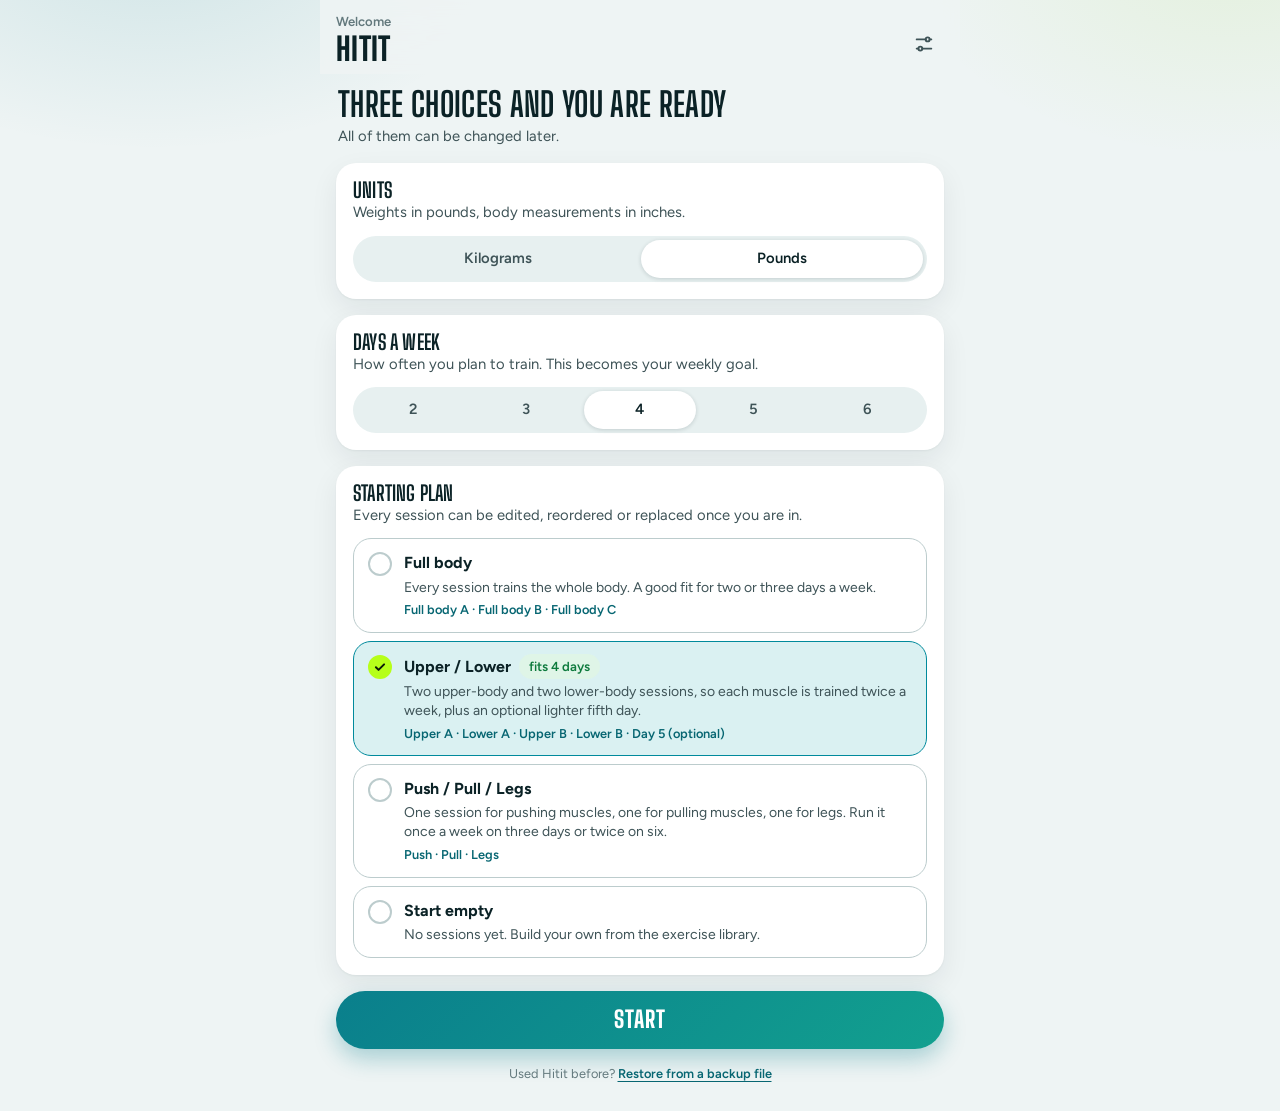
==== commit 63b4bccb: "Rename the app from Uphill to Hitit; "Remove set" Only what people see changes: the page title, the " ====
--- a/workout/index.html
+++ b/workout/index.html
@@ -3,7 +3,7 @@
 <head>
 <meta charset="utf-8">
 <meta name="viewport" content="width=device-width, initial-scale=1, viewport-fit=cover">
-<title>Uphill</title>
+<title>Hitit</title>
 <meta name="theme-color" content="#eef4f4">
 <meta name="description" content="A gym logbook: log sets, time your workout and track progress. Works offline.">
 <meta name="robots" content="noindex">
@@ -12,7 +12,7 @@
 <link rel="apple-touch-icon" href="icons/apple-touch-icon.png">
 <meta name="apple-mobile-web-app-capable" content="yes">
 <meta name="mobile-web-app-capable" content="yes">
-<meta name="apple-mobile-web-app-title" content="Uphill">
+<meta name="apple-mobile-web-app-title" content="Hitit">
 <meta name="apple-mobile-web-app-status-bar-style" content="default">
 <script>try{var s=(JSON.parse(localStorage.getItem('workout-log-v1'))||{}).settings||{},t=s.theme,p=s.palette;if(t==='light'||t==='dark')document.documentElement.setAttribute('data-app-theme',t);if(p&&/^[a-z]{3,12}$/.test(p))document.documentElement.setAttribute('data-palette',p)}catch(e){}</script>
 <link rel="stylesheet" href="app.css">
--- a/workout/app.css
+++ b/workout/app.css
@@ -2113,3 +2113,35 @@
 @media (max-width: 350px) { .pal-sw { width: 38px; height: 38px; } .pal button { font-size: 0.7rem; } }
 /* ---- Graphite: the next-up card is black with light text in light mode ---- */
 :root[data-palette="graphite"] .next { --ink: var(--nx-ink); --ink-2: var(--nx-ink-2); --muted: var(--nx-muted); --accent-ink: var(--nx-label); --fig: var(--nx-fig); --fig-far: var(--nx-fig-far); --equip: var(--nx-equip); --pad: var(--nx-pad); --weight: var(--nx-weight); color: var(--ink); }
+
+/* ---- the line under an exercise's name stays on one line: it runs under the menu button, and narrow phones drop a word ---- */
+.exc-head > div { display: contents; }
+.exc-head > .thumb { grid-row: 1 / span 2; }
+.exc-name { grid-column: 2; align-self: end; }
+.exc-head > .icon-btn { grid-column: 3; grid-row: 1; }
+.exc-target { grid-column: 2 / -1; grid-row: 2; white-space: nowrap; overflow: hidden; text-overflow: ellipsis; align-self: start; margin-top: -8px; }
+@media (max-width: 370px) { .xs-hide { display: none; } .exc-target { font-size: 0.84rem; } }
+/* ---- the countdown bar and the minimised workout bar have fully round ends, and so do their buttons ---- */
+.rest { border-radius: 999px; padding: 8px 10px 8px 12px; }
+.rest button, .rest-step { border-radius: 999px; }
+.rest > button { padding: 0 16px; }
+.wmini { border-radius: 999px; }
+
+/* ---- every button and pill has fully round ends (asked for on 19 Nov 2026); cards, tiles and number fields keep their corners ---- */
+.btn, .btn.primary, .btn.sm, .btn.start, .wbar-fin, .seg, .seg button, .stepper, .rir, .rir button, .step, .add-ex, .search input, .icon-btn, .tbtn, .hist-sb { border-radius: 999px; }
+.btn { padding-left: 20px; padding-right: 20px; }
+.btn.sm { padding-left: 16px; padding-right: 16px; }
+.btn.quiet { padding-left: 6px; padding-right: 6px; }
+.wbar-fin { padding: 0 16px; }
+.rir { padding-left: 16px; }
+.search input { padding-left: 46px; padding-right: 16px; }
+.search svg { left: 16px; }
+
+/* ---- warm-up sets: ordinary set rows above set 1, with a W where the number would be ---- */
+.set.warm { background: none; border-radius: 0; padding: 0; font-size: inherit; color: inherit; }
+.set.warm .set-n { font-size: 0.9rem; color: var(--hot-ink); background: var(--hot-soft); border-radius: 7px; line-height: 22px; height: 22px; }
+.sess-entry .warm-l { color: var(--muted); }
+
+/* ---- "Remove a set": the ticks become red crosses ---- */
+.tick.del { border-color: var(--bad); background: var(--surface); }
+.tick.del svg { stroke: var(--bad); }
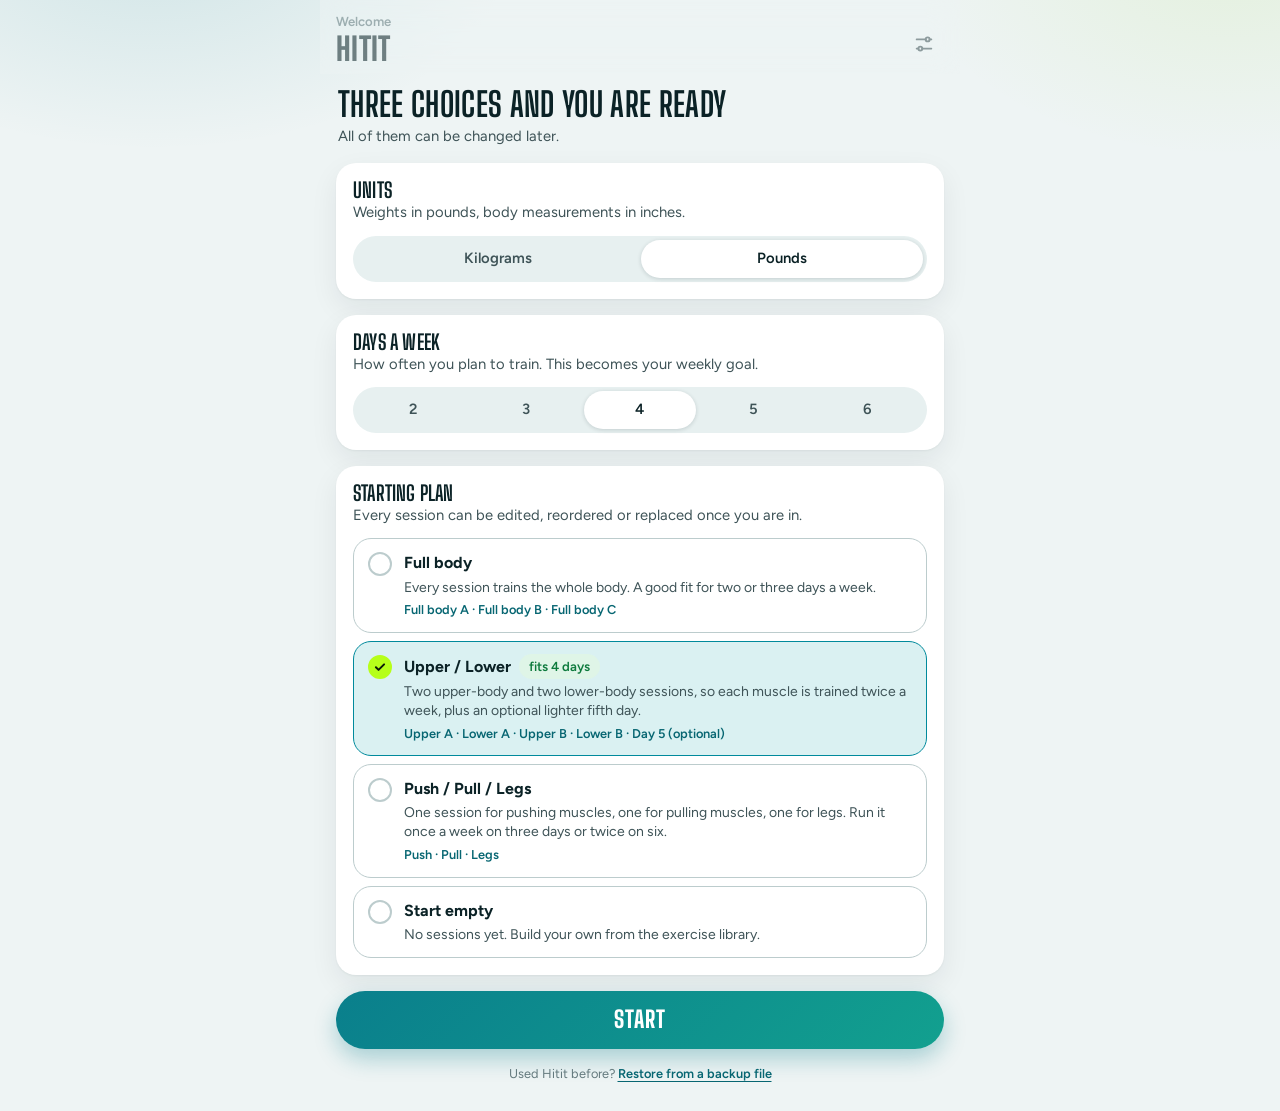
==== commit 01488759: "Hitit: warn when a save fails, never overwrite an unreadable log, source and tests in the repo Savin" ====
--- a/workout/index.html
+++ b/workout/index.html
@@ -53,6 +53,7 @@
 <div class="scrim" id="scrim" hidden><div class="sheet" id="sheet" role="dialog" aria-modal="true" aria-label="Details"></div></div>
 <canvas id="fx" aria-hidden="true"></canvas>
 <div class="toast" id="toast" role="status" hidden></div>
+<div class="savewarn" id="savewarn" role="alert" hidden><p><b>Not saved.</b> Your last changes could not be stored here.</p><div><button type="button" data-act="backup-save">Save backup file</button><button type="button" data-act="save-retry">Try again</button></div></div>
 <script>window.WL_STANDALONE = true;</script>
 <script src="app.js"></script>
 </body>
--- a/workout/app.css
+++ b/workout/app.css
@@ -125,16 +125,16 @@
   --tabbar: rgba(16, 36, 40, 0.62); --tab-on: rgba(0, 0, 0, 0.26); --tab-ink: #b0c5c7; --tab-lime: #b6ff1a;
 }
 :root[data-palette="graphite"] {
-  --series-1b: #5f9612;
-  --series-1: #3a6305;
+  --series-1b: #6f7568;
+  --series-1: #1b1e19;
   --series-2: #2f6fd6;
-  --green: #3f9b25;
-  --green-ink: #2c7412;
-  --green-soft: #e3f4d2;
-  --g1: #d5efaa;
-  --g2: #a9dc55;
-  --g3: #6fb81c;
-  --g4: #3f7f08;
+  --green: #2f9a5f;
+  --green-ink: #1d6e41;
+  --green-soft: #e1f2e7;
+  --g1: #d6d9d1;
+  --g2: #a7ac9f;
+  --g3: #676c61;
+  --g4: #1b1e19;
   --ramp: #e5682a@0 #ee9034@0.25 #d9d046@0.5 #9cc23a@0.67 #63ad22@0.85 #3f9b25@1;
   --ramp-line: #ee8f52 #dcae2a #84b82e #3f9b25;
   --teal: #2f6fd6;
@@ -156,7 +156,7 @@
   --accent-soft: #e6e9e1;
   --on-accent: #ffffff;
   --on-btn: #ffffff;
-  --grad: linear-gradient(135deg, #111310 0%, #3f6b10 100%);
+  --grad: linear-gradient(135deg, #111310 0%, #5c6255 100%);
   --grad-btn: linear-gradient(135deg, #1b1e19 0%, #30342c 100%);
   --btn-glow: rgba(17, 19, 16, 0.22);
   --board: #0c0d0b;
@@ -181,8 +181,8 @@
   --tabbar: rgba(255, 255, 255, 0.66);
   --tab-on: rgba(17, 19, 16, 0.1);
   --tab-ink: #44483f;
-  --s0-soft: #e6f5c0;
-  --s0-ink: #3d6406;
+  --s0-soft: #e6e9e1;
+  --s0-ink: #1b1e19;
   --s1-soft: #dfeafd;
   --s1-ink: #1f55b5;
   --s2-soft: #ffe4ee;
@@ -191,35 +191,45 @@
   --s3-ink: #855600;
   --s4-soft: #ffe9dd;
   --s4-ink: #b4461a;
-  --line-lo: #3a6305;
-  --line-hi: #3a6305;
-  --line-mid: #5f9612;
+  --line-lo: #1b1e19;
+  --line-hi: #1b1e19;
+  --line-mid: #6f7568;
   --line-top: #3f9b25;
-  --chart-dot: #3a6305;
-  --ring-mid: #5f9612;
-  --ring-end: #3a6305;
+  --chart-dot: #1b1e19;
+  --ring-mid: #6f7568;
+  --ring-end: #1b1e19;
   --nx-ink: #f3f5f0;
   --nx-ink-2: #c5cabd;
   --nx-muted: #9aa093;
-  --nx-label: #b6ff1a;
+  --nx-label: #f3f5f0;
   --nx-fig: #eef0ea;
   --nx-fig-far: #6f7568;
   --nx-equip: #4d5246;
   --nx-pad: #353a30;
   --nx-weight: #aab0a2;
+  --lime: #1b1e19;
+  --lime-ink: #ffffff;
+  --lime-b: #ffffff;
+  --lime-glow: rgba(17, 19, 16, 0.28);
+  --tab-lime: #111310;
+  --mark: #1b1e19;
+  --nx-lime: #ffffff;
+  --nx-lime-ink: #111310;
+  --prog-a: #8a9082;
+  --prog-b: #1b1e19;
 }
 @media (prefers-color-scheme: dark) {
 :root[data-palette="graphite"]:not([data-theme="light"]):not([data-app-theme="light"]) {
-  --series-1b: #93d12c;
-  --series-1: #6aa81a;
+  --series-1b: #f1f3ee;
+  --series-1: #8a9082;
   --series-2: #5b93ee;
-  --green: #6cc22e;
-  --green-ink: #a4e36a;
-  --green-soft: #1c2e0e;
-  --g1: #26380f;
-  --g2: #40620f;
-  --g3: #6b9e12;
-  --g4: #b6ff1a;
+  --green: #4cc483;
+  --green-ink: #8fe3b3;
+  --green-soft: #12291c;
+  --g1: #2e322b;
+  --g2: #565b50;
+  --g3: #9aa093;
+  --g4: #f1f3ee;
   --ramp: #e8702f@0 #f09a3f@0.25 #dcd44e@0.5 #a6c94a@0.67 #7cc238@0.85 #6cc22e@1;
   --ramp-line: #ec9c6b #dcc65f #94cf4c #6cc22e;
   --teal: #5b93ee;
@@ -242,7 +252,7 @@
   --accent-soft: #272a24;
   --on-accent: #0c0d0b;
   --on-btn: #0c0d0b;
-  --grad: linear-gradient(135deg, #f1f3ee 0%, #b6ff1a 100%);
+  --grad: linear-gradient(135deg, #f1f3ee 0%, #9aa093 100%);
   --grad-btn: linear-gradient(135deg, #f1f3ee 0%, #d9ddd3 100%);
   --btn-glow: rgba(255, 255, 255, 0.1);
   --board: #121411;
@@ -251,8 +261,8 @@
   --board-dim: #a9afa2;
   --board-line: #34382f;
   --g0: #1d201b;
-  --hero: linear-gradient(135deg, rgba(182, 255, 26, 0.24) 0%, rgba(182, 255, 26, 0.08) 55%, rgba(182, 255, 26, 0) 100%), var(--surface);
-  --hero-line: rgba(182, 255, 26, 0.24);
+  --hero: linear-gradient(135deg, rgba(255, 255, 255, 0.16) 0%, rgba(255, 255, 255, 0.06) 55%, rgba(255, 255, 255, 0) 100%), var(--surface);
+  --hero-line: rgba(255, 255, 255, 0.18);
   --hero-tile: #23271d;
   --mm-body: #20231d;
   --mm-off: #3a3f35;
@@ -265,8 +275,8 @@
   --tabbar: rgba(26, 28, 24, 0.62);
   --tab-on: rgba(0, 0, 0, 0.3);
   --tab-ink: #b6bbaf;
-  --s0-soft: #223009;
-  --s0-ink: #c6f25e;
+  --s0-soft: #272a24;
+  --s0-ink: #e9ece5;
   --s1-soft: #12233f;
   --s1-ink: #9cc0ff;
   --s2-soft: #3a1626;
@@ -275,13 +285,13 @@
   --s3-ink: #f5cf6a;
   --s4-soft: #3b2010;
   --s4-ink: #ffb38a;
-  --line-lo: #6aa81a;
-  --line-hi: #6aa81a;
-  --line-mid: #93d12c;
+  --line-lo: #8a9082;
+  --line-hi: #f1f3ee;
+  --line-mid: #c5cabd;
   --line-top: #6cc22e;
-  --chart-dot: #6aa81a;
-  --ring-mid: #93d12c;
-  --ring-end: #6aa81a;
+  --chart-dot: #f1f3ee;
+  --ring-mid: #c5cabd;
+  --ring-end: #8a9082;
   --nx-ink: #f1f3ee;
   --nx-ink-2: #b6bbaf;
   --nx-muted: #81877a;
@@ -291,19 +301,29 @@
   --nx-equip: #4d5246;
   --nx-pad: #353a30;
   --nx-weight: #aab0a2;
+  --lime: #f1f3ee;
+  --lime-ink: #0c0d0b;
+  --lime-b: #f1f3ee;
+  --lime-glow: rgba(255, 255, 255, 0.16);
+  --tab-lime: #ffffff;
+  --mark: #f1f3ee;
+  --nx-lime: #f1f3ee;
+  --nx-lime-ink: #0c0d0b;
+  --prog-a: #8a9082;
+  --prog-b: #ffffff;
 }
 }
 :root[data-palette="graphite"][data-theme="dark"]:not([data-app-theme="light"]) {
-  --series-1b: #93d12c;
-  --series-1: #6aa81a;
+  --series-1b: #f1f3ee;
+  --series-1: #8a9082;
   --series-2: #5b93ee;
-  --green: #6cc22e;
-  --green-ink: #a4e36a;
-  --green-soft: #1c2e0e;
-  --g1: #26380f;
-  --g2: #40620f;
-  --g3: #6b9e12;
-  --g4: #b6ff1a;
+  --green: #4cc483;
+  --green-ink: #8fe3b3;
+  --green-soft: #12291c;
+  --g1: #2e322b;
+  --g2: #565b50;
+  --g3: #9aa093;
+  --g4: #f1f3ee;
   --ramp: #e8702f@0 #f09a3f@0.25 #dcd44e@0.5 #a6c94a@0.67 #7cc238@0.85 #6cc22e@1;
   --ramp-line: #ec9c6b #dcc65f #94cf4c #6cc22e;
   --teal: #5b93ee;
@@ -326,7 +346,7 @@
   --accent-soft: #272a24;
   --on-accent: #0c0d0b;
   --on-btn: #0c0d0b;
-  --grad: linear-gradient(135deg, #f1f3ee 0%, #b6ff1a 100%);
+  --grad: linear-gradient(135deg, #f1f3ee 0%, #9aa093 100%);
   --grad-btn: linear-gradient(135deg, #f1f3ee 0%, #d9ddd3 100%);
   --btn-glow: rgba(255, 255, 255, 0.1);
   --board: #121411;
@@ -335,8 +355,8 @@
   --board-dim: #a9afa2;
   --board-line: #34382f;
   --g0: #1d201b;
-  --hero: linear-gradient(135deg, rgba(182, 255, 26, 0.24) 0%, rgba(182, 255, 26, 0.08) 55%, rgba(182, 255, 26, 0) 100%), var(--surface);
-  --hero-line: rgba(182, 255, 26, 0.24);
+  --hero: linear-gradient(135deg, rgba(255, 255, 255, 0.16) 0%, rgba(255, 255, 255, 0.06) 55%, rgba(255, 255, 255, 0) 100%), var(--surface);
+  --hero-line: rgba(255, 255, 255, 0.18);
   --hero-tile: #23271d;
   --mm-body: #20231d;
   --mm-off: #3a3f35;
@@ -349,8 +369,8 @@
   --tabbar: rgba(26, 28, 24, 0.62);
   --tab-on: rgba(0, 0, 0, 0.3);
   --tab-ink: #b6bbaf;
-  --s0-soft: #223009;
-  --s0-ink: #c6f25e;
+  --s0-soft: #272a24;
+  --s0-ink: #e9ece5;
   --s1-soft: #12233f;
   --s1-ink: #9cc0ff;
   --s2-soft: #3a1626;
@@ -359,13 +379,13 @@
   --s3-ink: #f5cf6a;
   --s4-soft: #3b2010;
   --s4-ink: #ffb38a;
-  --line-lo: #6aa81a;
-  --line-hi: #6aa81a;
-  --line-mid: #93d12c;
+  --line-lo: #8a9082;
+  --line-hi: #f1f3ee;
+  --line-mid: #c5cabd;
   --line-top: #6cc22e;
-  --chart-dot: #6aa81a;
-  --ring-mid: #93d12c;
-  --ring-end: #6aa81a;
+  --chart-dot: #f1f3ee;
+  --ring-mid: #c5cabd;
+  --ring-end: #8a9082;
   --nx-ink: #f1f3ee;
   --nx-ink-2: #b6bbaf;
   --nx-muted: #81877a;
@@ -375,18 +395,28 @@
   --nx-equip: #4d5246;
   --nx-pad: #353a30;
   --nx-weight: #aab0a2;
+  --lime: #f1f3ee;
+  --lime-ink: #0c0d0b;
+  --lime-b: #f1f3ee;
+  --lime-glow: rgba(255, 255, 255, 0.16);
+  --tab-lime: #ffffff;
+  --mark: #f1f3ee;
+  --nx-lime: #f1f3ee;
+  --nx-lime-ink: #0c0d0b;
+  --prog-a: #8a9082;
+  --prog-b: #ffffff;
 }
 :root[data-palette="graphite"][data-app-theme="dark"] {
-  --series-1b: #93d12c;
-  --series-1: #6aa81a;
+  --series-1b: #f1f3ee;
+  --series-1: #8a9082;
   --series-2: #5b93ee;
-  --green: #6cc22e;
-  --green-ink: #a4e36a;
-  --green-soft: #1c2e0e;
-  --g1: #26380f;
-  --g2: #40620f;
-  --g3: #6b9e12;
-  --g4: #b6ff1a;
+  --green: #4cc483;
+  --green-ink: #8fe3b3;
+  --green-soft: #12291c;
+  --g1: #2e322b;
+  --g2: #565b50;
+  --g3: #9aa093;
+  --g4: #f1f3ee;
   --ramp: #e8702f@0 #f09a3f@0.25 #dcd44e@0.5 #a6c94a@0.67 #7cc238@0.85 #6cc22e@1;
   --ramp-line: #ec9c6b #dcc65f #94cf4c #6cc22e;
   --teal: #5b93ee;
@@ -409,7 +439,7 @@
   --accent-soft: #272a24;
   --on-accent: #0c0d0b;
   --on-btn: #0c0d0b;
-  --grad: linear-gradient(135deg, #f1f3ee 0%, #b6ff1a 100%);
+  --grad: linear-gradient(135deg, #f1f3ee 0%, #9aa093 100%);
   --grad-btn: linear-gradient(135deg, #f1f3ee 0%, #d9ddd3 100%);
   --btn-glow: rgba(255, 255, 255, 0.1);
   --board: #121411;
@@ -418,8 +448,8 @@
   --board-dim: #a9afa2;
   --board-line: #34382f;
   --g0: #1d201b;
-  --hero: linear-gradient(135deg, rgba(182, 255, 26, 0.24) 0%, rgba(182, 255, 26, 0.08) 55%, rgba(182, 255, 26, 0) 100%), var(--surface);
-  --hero-line: rgba(182, 255, 26, 0.24);
+  --hero: linear-gradient(135deg, rgba(255, 255, 255, 0.16) 0%, rgba(255, 255, 255, 0.06) 55%, rgba(255, 255, 255, 0) 100%), var(--surface);
+  --hero-line: rgba(255, 255, 255, 0.18);
   --hero-tile: #23271d;
   --mm-body: #20231d;
   --mm-off: #3a3f35;
@@ -432,8 +462,8 @@
   --tabbar: rgba(26, 28, 24, 0.62);
   --tab-on: rgba(0, 0, 0, 0.3);
   --tab-ink: #b6bbaf;
-  --s0-soft: #223009;
-  --s0-ink: #c6f25e;
+  --s0-soft: #272a24;
+  --s0-ink: #e9ece5;
   --s1-soft: #12233f;
   --s1-ink: #9cc0ff;
   --s2-soft: #3a1626;
@@ -442,13 +472,13 @@
   --s3-ink: #f5cf6a;
   --s4-soft: #3b2010;
   --s4-ink: #ffb38a;
-  --line-lo: #6aa81a;
-  --line-hi: #6aa81a;
-  --line-mid: #93d12c;
+  --line-lo: #8a9082;
+  --line-hi: #f1f3ee;
+  --line-mid: #c5cabd;
   --line-top: #6cc22e;
-  --chart-dot: #6aa81a;
-  --ring-mid: #93d12c;
-  --ring-end: #6aa81a;
+  --chart-dot: #f1f3ee;
+  --ring-mid: #c5cabd;
+  --ring-end: #8a9082;
   --nx-ink: #f1f3ee;
   --nx-ink-2: #b6bbaf;
   --nx-muted: #81877a;
@@ -458,40 +488,50 @@
   --nx-equip: #4d5246;
   --nx-pad: #353a30;
   --nx-weight: #aab0a2;
+  --lime: #f1f3ee;
+  --lime-ink: #0c0d0b;
+  --lime-b: #f1f3ee;
+  --lime-glow: rgba(255, 255, 255, 0.16);
+  --tab-lime: #ffffff;
+  --mark: #f1f3ee;
+  --nx-lime: #f1f3ee;
+  --nx-lime-ink: #0c0d0b;
+  --prog-a: #8a9082;
+  --prog-b: #ffffff;
 }
 :root[data-palette="violet"] {
   --series-1b: #8a72f8;
   --series-1: #5b3fe0;
   --series-2: #f26a2e;
-  --green: #3f9b25;
-  --green-ink: #2c7412;
-  --green-soft: #e3f4d2;
-  --g1: #d5efaa;
-  --g2: #a9dc55;
-  --g3: #6fb81c;
-  --g4: #3f7f08;
+  --green: #5b46f0;
+  --green-ink: #4a30c4;
+  --green-soft: #ebe7ff;
+  --g1: #ddd6ff;
+  --g2: #b3a3ff;
+  --g3: #8a72f8;
+  --g4: #4a30c4;
   --ramp: #e5682a@0 #ee9034@0.25 #d9d046@0.5 #9cc23a@0.67 #63ad22@0.85 #3f9b25@1;
   --ramp-line: #ee8f52 #dcae2a #84b82e #3f9b25;
   --teal: #2f6fd6;
   --teal-ink: #1f55b5;
   --teal-soft: #dfeafd;
-  --bg: #f3f1f9;
-  --bar-bg: rgba(243, 241, 249, 0.93);
-  --glow: rgba(115, 87, 246, 0.16);
-  --glow-2: rgba(182, 255, 26, 0.12);
+  --bg: #f3f2f6;
+  --bar-bg: rgba(243, 242, 246, 0.93);
+  --glow: rgba(115, 87, 246, 0.072);
+  --glow-2: rgba(80, 140, 255, 0.05);
   --surface: #ffffff;
-  --surface-2: #ebe7f5;
+  --surface-2: #eae8ef;
   --ink: #16122b;
   --ink-2: #47425e;
   --muted: #6d6887;
-  --line: #e1dcef;
-  --line-strong: #c6bfdc;
+  --line: #e0dde7;
+  --line-strong: #c4c1cf;
   --accent: #5b3fe0;
   --accent-ink: #4a30c4;
   --accent-soft: #e9e4ff;
   --on-accent: #ffffff;
   --on-btn: #ffffff;
-  --grad: linear-gradient(135deg, #4a30c4 0%, #7357f6 55%, #5f9a12 100%);
+  --grad: linear-gradient(135deg, #4a30c4 0%, #7357f6 55%, #3f7de8 100%);
   --grad-btn: linear-gradient(135deg, #5b3fe0 0%, #7a60f7 100%);
   --btn-glow: rgba(91, 63, 224, 0.3);
   --board: #17123a;
@@ -499,25 +539,25 @@
   --board-ink: #f3f1fb;
   --board-dim: #b4acd6;
   --board-line: #3d3380;
-  --g0: #e8e4f3;
-  --hero: linear-gradient(135deg, rgba(115, 87, 246, 0.22) 0%, rgba(150, 125, 250, 0.12) 50%, rgba(182, 255, 26, 0.34) 100%), var(--surface);
+  --g0: #e7e5ec;
+  --hero: linear-gradient(135deg, rgba(115, 87, 246, 0.2) 0%, rgba(150, 125, 250, 0.1) 50%, rgba(80, 140, 255, 0.2) 100%), var(--surface);
   --hero-line: rgba(115, 87, 246, 0.2);
-  --hero-tile: #f8f6ff;
-  --mm-body: #e6e2f1;
-  --mm-off: #cfc9e0;
+  --hero-tile: #f8f7fb;
+  --mm-body: #e5e3ea;
+  --mm-off: #cdcad6;
   --fig: #1a1533;
   --fig-far: #9d97b8;
   --equip: #b9b3cf;
   --pad: #cfc9e0;
   --weight: #5d577a;
-  --illo-bg: #ebe7f5;
+  --illo-bg: #eae8ef;
   --card-shadow: 0 1px 2px rgba(22, 18, 43, 0.05), 0 10px 28px rgba(22, 18, 43, 0.07);
   --shadow: 0 14px 40px rgba(22, 18, 43, 0.24);
   --tabbar: rgba(255, 255, 255, 0.66);
   --tab-on: rgba(22, 18, 43, 0.1);
   --tab-ink: #47425e;
-  --s0-soft: #e6f5c0;
-  --s0-ink: #3d6406;
+  --s0-soft: #e9e4ff;
+  --s0-ink: #4a30c4;
   --s1-soft: #dfeafd;
   --s1-ink: #1f55b5;
   --s2-soft: #ffe4ee;
@@ -533,42 +573,50 @@
   --chart-dot: #5b3fe0;
   --ring-mid: #8a72f8;
   --ring-end: #5b3fe0;
+  --lime: #5b46f0;
+  --lime-ink: #ffffff;
+  --lime-b: #b9a9ff;
+  --lime-glow: rgba(91, 70, 240, 0.34);
+  --tab-lime: #5b3fe0;
+  --mark: #5b46f0;
+  --prog-a: #5b46f0;
+  --prog-b: #5aa2ff;
 }
 @media (prefers-color-scheme: dark) {
 :root[data-palette="violet"]:not([data-theme="light"]):not([data-app-theme="light"]) {
   --series-1b: #b3a3ff;
   --series-1: #8f78f5;
   --series-2: #d95926;
-  --green: #6cc22e;
-  --green-ink: #a4e36a;
-  --green-soft: #1c2e0e;
-  --g1: #26380f;
-  --g2: #40620f;
-  --g3: #6b9e12;
-  --g4: #b6ff1a;
+  --green: #9d8aff;
+  --green-ink: #c3b6ff;
+  --green-soft: #241d52;
+  --g1: #2a2161;
+  --g2: #4a3aa8;
+  --g3: #7a63ee;
+  --g4: #b9a9ff;
   --ramp: #e8702f@0 #f09a3f@0.25 #dcd44e@0.5 #a6c94a@0.67 #7cc238@0.85 #6cc22e@1;
   --ramp-line: #ec9c6b #dcc65f #94cf4c #6cc22e;
   --teal: #5b93ee;
   --teal-ink: #9cc0ff;
   --teal-soft: #12233f;
-  --bg: #0a0815;
-  --bar-bg: rgba(10, 8, 21, 0.92);
-  --glow: rgba(143, 120, 245, 0.22);
-  --glow-2: rgba(182, 255, 26, 0.06);
-  --surface: #141126;
-  --surface-2: #1e1a38;
+  --bg: #0a090f;
+  --bar-bg: rgba(10, 9, 15, 0.92);
+  --glow: rgba(143, 120, 245, 0.099);
+  --glow-2: rgba(100, 150, 255, 0.03);
+  --surface: #14121d;
+  --surface-2: #1e1c2b;
   --ink: #f0edfb;
   --ink-2: #b8b2d2;
   --muted: #857ea5;
-  --line: #241f42;
-  --line-strong: #393262;
-  --card-line: #241f42;
+  --line: #232132;
+  --line-strong: #38344c;
+  --card-line: #232132;
   --accent: #8f78f5;
   --accent-ink: #b9a9ff;
   --accent-soft: #261f55;
   --on-accent: #0d0a20;
   --on-btn: #0d0a20;
-  --grad: linear-gradient(135deg, #b9a9ff 0%, #8f78f5 55%, #b6ff1a 100%);
+  --grad: linear-gradient(135deg, #b9a9ff 0%, #8f78f5 55%, #7fb0ff 100%);
   --grad-btn: linear-gradient(135deg, #8f78f5 0%, #a794ff 100%);
   --btn-glow: rgba(143, 120, 245, 0.3);
   --board: #19143c;
@@ -576,23 +624,23 @@
   --board-ink: #f3f1fb;
   --board-dim: #b4acd6;
   --board-line: #3d3380;
-  --g0: #1e1a38;
-  --hero: linear-gradient(135deg, rgba(143, 120, 245, 0.32) 0%, rgba(143, 120, 245, 0.14) 55%, rgba(182, 255, 26, 0.18) 100%), var(--surface);
+  --g0: #1e1c2b;
+  --hero: linear-gradient(135deg, rgba(143, 120, 245, 0.3) 0%, rgba(143, 120, 245, 0.13) 55%, rgba(100, 150, 255, 0.14) 100%), var(--surface);
   --hero-line: rgba(160, 140, 255, 0.26);
-  --hero-tile: #26214a;
-  --mm-body: #211c3d;
-  --mm-off: #3c3566;
+  --hero-tile: #262338;
+  --mm-body: #201e2e;
+  --mm-off: #3b3850;
   --fig: #eeebfa;
   --fig-far: #706894;
   --equip: #4d4670;
   --pad: #383158;
   --weight: #aaa3c8;
-  --illo-bg: #1e1a38;
-  --tabbar: rgba(24, 20, 46, 0.62);
+  --illo-bg: #1e1c2b;
+  --tabbar: rgba(23, 21, 34, 0.62);
   --tab-on: rgba(0, 0, 0, 0.3);
   --tab-ink: #b8b2d2;
-  --s0-soft: #223009;
-  --s0-ink: #c6f25e;
+  --s0-soft: #261f55;
+  --s0-ink: #b9a9ff;
   --s1-soft: #12233f;
   --s1-ink: #9cc0ff;
   --s2-soft: #3a1626;
@@ -608,42 +656,50 @@
   --chart-dot: #8f78f5;
   --ring-mid: #b3a3ff;
   --ring-end: #8f78f5;
+  --lime: #9d8aff;
+  --lime-ink: #0d0a20;
+  --lime-b: #b9a9ff;
+  --lime-glow: rgba(143, 120, 245, 0.3);
+  --tab-lime: #b3a3ff;
+  --mark: #a794ff;
+  --prog-a: #7a63ee;
+  --prog-b: #7fb8ff;
 }
 }
 :root[data-palette="violet"][data-theme="dark"]:not([data-app-theme="light"]) {
   --series-1b: #b3a3ff;
   --series-1: #8f78f5;
   --series-2: #d95926;
-  --green: #6cc22e;
-  --green-ink: #a4e36a;
-  --green-soft: #1c2e0e;
-  --g1: #26380f;
-  --g2: #40620f;
-  --g3: #6b9e12;
-  --g4: #b6ff1a;
+  --green: #9d8aff;
+  --green-ink: #c3b6ff;
+  --green-soft: #241d52;
+  --g1: #2a2161;
+  --g2: #4a3aa8;
+  --g3: #7a63ee;
+  --g4: #b9a9ff;
   --ramp: #e8702f@0 #f09a3f@0.25 #dcd44e@0.5 #a6c94a@0.67 #7cc238@0.85 #6cc22e@1;
   --ramp-line: #ec9c6b #dcc65f #94cf4c #6cc22e;
   --teal: #5b93ee;
   --teal-ink: #9cc0ff;
   --teal-soft: #12233f;
-  --bg: #0a0815;
-  --bar-bg: rgba(10, 8, 21, 0.92);
-  --glow: rgba(143, 120, 245, 0.22);
-  --glow-2: rgba(182, 255, 26, 0.06);
-  --surface: #141126;
-  --surface-2: #1e1a38;
+  --bg: #0a090f;
+  --bar-bg: rgba(10, 9, 15, 0.92);
+  --glow: rgba(143, 120, 245, 0.099);
+  --glow-2: rgba(100, 150, 255, 0.03);
+  --surface: #14121d;
+  --surface-2: #1e1c2b;
   --ink: #f0edfb;
   --ink-2: #b8b2d2;
   --muted: #857ea5;
-  --line: #241f42;
-  --line-strong: #393262;
-  --card-line: #241f42;
+  --line: #232132;
+  --line-strong: #38344c;
+  --card-line: #232132;
   --accent: #8f78f5;
   --accent-ink: #b9a9ff;
   --accent-soft: #261f55;
   --on-accent: #0d0a20;
   --on-btn: #0d0a20;
-  --grad: linear-gradient(135deg, #b9a9ff 0%, #8f78f5 55%, #b6ff1a 100%);
+  --grad: linear-gradient(135deg, #b9a9ff 0%, #8f78f5 55%, #7fb0ff 100%);
   --grad-btn: linear-gradient(135deg, #8f78f5 0%, #a794ff 100%);
   --btn-glow: rgba(143, 120, 245, 0.3);
   --board: #19143c;
@@ -651,23 +707,23 @@
   --board-ink: #f3f1fb;
   --board-dim: #b4acd6;
   --board-line: #3d3380;
-  --g0: #1e1a38;
-  --hero: linear-gradient(135deg, rgba(143, 120, 245, 0.32) 0%, rgba(143, 120, 245, 0.14) 55%, rgba(182, 255, 26, 0.18) 100%), var(--surface);
+  --g0: #1e1c2b;
+  --hero: linear-gradient(135deg, rgba(143, 120, 245, 0.3) 0%, rgba(143, 120, 245, 0.13) 55%, rgba(100, 150, 255, 0.14) 100%), var(--surface);
   --hero-line: rgba(160, 140, 255, 0.26);
-  --hero-tile: #26214a;
-  --mm-body: #211c3d;
-  --mm-off: #3c3566;
+  --hero-tile: #262338;
+  --mm-body: #201e2e;
+  --mm-off: #3b3850;
   --fig: #eeebfa;
   --fig-far: #706894;
   --equip: #4d4670;
   --pad: #383158;
   --weight: #aaa3c8;
-  --illo-bg: #1e1a38;
-  --tabbar: rgba(24, 20, 46, 0.62);
+  --illo-bg: #1e1c2b;
+  --tabbar: rgba(23, 21, 34, 0.62);
   --tab-on: rgba(0, 0, 0, 0.3);
   --tab-ink: #b8b2d2;
-  --s0-soft: #223009;
-  --s0-ink: #c6f25e;
+  --s0-soft: #261f55;
+  --s0-ink: #b9a9ff;
   --s1-soft: #12233f;
   --s1-ink: #9cc0ff;
   --s2-soft: #3a1626;
@@ -683,41 +739,49 @@
   --chart-dot: #8f78f5;
   --ring-mid: #b3a3ff;
   --ring-end: #8f78f5;
+  --lime: #9d8aff;
+  --lime-ink: #0d0a20;
+  --lime-b: #b9a9ff;
+  --lime-glow: rgba(143, 120, 245, 0.3);
+  --tab-lime: #b3a3ff;
+  --mark: #a794ff;
+  --prog-a: #7a63ee;
+  --prog-b: #7fb8ff;
 }
 :root[data-palette="violet"][data-app-theme="dark"] {
   --series-1b: #b3a3ff;
   --series-1: #8f78f5;
   --series-2: #d95926;
-  --green: #6cc22e;
-  --green-ink: #a4e36a;
-  --green-soft: #1c2e0e;
-  --g1: #26380f;
-  --g2: #40620f;
-  --g3: #6b9e12;
-  --g4: #b6ff1a;
+  --green: #9d8aff;
+  --green-ink: #c3b6ff;
+  --green-soft: #241d52;
+  --g1: #2a2161;
+  --g2: #4a3aa8;
+  --g3: #7a63ee;
+  --g4: #b9a9ff;
   --ramp: #e8702f@0 #f09a3f@0.25 #dcd44e@0.5 #a6c94a@0.67 #7cc238@0.85 #6cc22e@1;
   --ramp-line: #ec9c6b #dcc65f #94cf4c #6cc22e;
   --teal: #5b93ee;
   --teal-ink: #9cc0ff;
   --teal-soft: #12233f;
-  --bg: #0a0815;
-  --bar-bg: rgba(10, 8, 21, 0.92);
-  --glow: rgba(143, 120, 245, 0.22);
-  --glow-2: rgba(182, 255, 26, 0.06);
-  --surface: #141126;
-  --surface-2: #1e1a38;
+  --bg: #0a090f;
+  --bar-bg: rgba(10, 9, 15, 0.92);
+  --glow: rgba(143, 120, 245, 0.099);
+  --glow-2: rgba(100, 150, 255, 0.03);
+  --surface: #14121d;
+  --surface-2: #1e1c2b;
   --ink: #f0edfb;
   --ink-2: #b8b2d2;
   --muted: #857ea5;
-  --line: #241f42;
-  --line-strong: #393262;
-  --card-line: #241f42;
+  --line: #232132;
+  --line-strong: #38344c;
+  --card-line: #232132;
   --accent: #8f78f5;
   --accent-ink: #b9a9ff;
   --accent-soft: #261f55;
   --on-accent: #0d0a20;
   --on-btn: #0d0a20;
-  --grad: linear-gradient(135deg, #b9a9ff 0%, #8f78f5 55%, #b6ff1a 100%);
+  --grad: linear-gradient(135deg, #b9a9ff 0%, #8f78f5 55%, #7fb0ff 100%);
   --grad-btn: linear-gradient(135deg, #8f78f5 0%, #a794ff 100%);
   --btn-glow: rgba(143, 120, 245, 0.3);
   --board: #19143c;
@@ -725,23 +789,23 @@
   --board-ink: #f3f1fb;
   --board-dim: #b4acd6;
   --board-line: #3d3380;
-  --g0: #1e1a38;
-  --hero: linear-gradient(135deg, rgba(143, 120, 245, 0.32) 0%, rgba(143, 120, 245, 0.14) 55%, rgba(182, 255, 26, 0.18) 100%), var(--surface);
+  --g0: #1e1c2b;
+  --hero: linear-gradient(135deg, rgba(143, 120, 245, 0.3) 0%, rgba(143, 120, 245, 0.13) 55%, rgba(100, 150, 255, 0.14) 100%), var(--surface);
   --hero-line: rgba(160, 140, 255, 0.26);
-  --hero-tile: #26214a;
-  --mm-body: #211c3d;
-  --mm-off: #3c3566;
+  --hero-tile: #262338;
+  --mm-body: #201e2e;
+  --mm-off: #3b3850;
   --fig: #eeebfa;
   --fig-far: #706894;
   --equip: #4d4670;
   --pad: #383158;
   --weight: #aaa3c8;
-  --illo-bg: #1e1a38;
-  --tabbar: rgba(24, 20, 46, 0.62);
+  --illo-bg: #1e1c2b;
+  --tabbar: rgba(23, 21, 34, 0.62);
   --tab-on: rgba(0, 0, 0, 0.3);
   --tab-ink: #b8b2d2;
-  --s0-soft: #223009;
-  --s0-ink: #c6f25e;
+  --s0-soft: #261f55;
+  --s0-ink: #b9a9ff;
   --s1-soft: #12233f;
   --s1-ink: #9cc0ff;
   --s2-soft: #3a1626;
@@ -757,6 +821,14 @@
   --chart-dot: #8f78f5;
   --ring-mid: #b3a3ff;
   --ring-end: #8f78f5;
+  --lime: #9d8aff;
+  --lime-ink: #0d0a20;
+  --lime-b: #b9a9ff;
+  --lime-glow: rgba(143, 120, 245, 0.3);
+  --tab-lime: #b3a3ff;
+  --mark: #a794ff;
+  --prog-a: #7a63ee;
+  --prog-b: #7fb8ff;
 }
 :root[data-palette="lime"] {
   --series-1b: #5f9612;
@@ -774,17 +846,17 @@
   --teal: #2f6fd6;
   --teal-ink: #1f55b5;
   --teal-soft: #dfeafd;
-  --bg: #eef3e1;
-  --bar-bg: rgba(238, 243, 225, 0.93);
-  --glow: rgba(140, 205, 10, 0.2);
-  --glow-2: rgba(182, 255, 26, 0.12);
+  --bg: #eff2e9;
+  --bar-bg: rgba(239, 242, 233, 0.93);
+  --glow: rgba(140, 205, 10, 0.09);
+  --glow-2: rgba(182, 255, 26, 0.054);
   --surface: #ffffff;
-  --surface-2: #e3ebd0;
+  --surface-2: #e5e9dc;
   --ink: #131a0a;
   --ink-2: #434c35;
   --muted: #68715a;
-  --line: #dde4cf;
-  --line-strong: #c0c9ad;
+  --line: #dfe2d8;
+  --line-strong: #c3c7b9;
   --accent: #47780a;
   --accent-ink: #3a6305;
   --accent-soft: #e4f4bf;
@@ -798,18 +870,18 @@
   --board-ink: #f3f7ea;
   --board-dim: #aeb99b;
   --board-line: #34421d;
-  --g0: #e5ead8;
+  --g0: #e6e9e0;
   --hero: linear-gradient(135deg, rgba(120, 180, 10, 0.26) 0%, rgba(160, 225, 20, 0.2) 50%, rgba(182, 255, 26, 0.36) 100%), var(--surface);
   --hero-line: rgba(90, 140, 0, 0.26);
-  --hero-tile: #fafdf2;
-  --mm-body: #e3e9d6;
-  --mm-off: #cbd4b9;
+  --hero-tile: #fbfcf7;
+  --mm-body: #e5e8de;
+  --mm-off: #ced2c5;
   --fig: #161d0d;
   --fig-far: #9aa487;
   --equip: #b5bea2;
   --pad: #cbd4b9;
   --weight: #5b654a;
-  --illo-bg: #e8eddb;
+  --illo-bg: #e9ece3;
   --card-shadow: 0 1px 2px rgba(20, 28, 8, 0.05), 0 10px 28px rgba(20, 28, 8, 0.07);
   --shadow: 0 14px 40px rgba(20, 28, 8, 0.22);
   --tabbar: rgba(255, 255, 255, 0.66);
@@ -832,6 +904,8 @@
   --chart-dot: #3a6305;
   --ring-mid: #5f9612;
   --ring-end: #3a6305;
+  --prog-a: #3f9b25;
+  --prog-b: #b6ff1a;
 }
 @media (prefers-color-scheme: dark) {
 :root[data-palette="lime"]:not([data-theme="light"]):not([data-app-theme="light"]) {
@@ -850,18 +924,18 @@
   --teal: #5b93ee;
   --teal-ink: #9cc0ff;
   --teal-soft: #12233f;
-  --bg: #080b04;
-  --bar-bg: rgba(8, 11, 4, 0.92);
-  --glow: rgba(182, 255, 26, 0.13);
-  --glow-2: rgba(182, 255, 26, 0.05);
-  --surface: #131909;
-  --surface-2: #1e2610;
+  --bg: #090a07;
+  --bar-bg: rgba(9, 10, 7, 0.92);
+  --glow: rgba(182, 255, 26, 0.059);
+  --glow-2: rgba(182, 255, 26, 0.023);
+  --surface: #151810;
+  --surface-2: #202419;
   --ink: #f1f5e6;
   --ink-2: #b8c1a4;
   --muted: #838c70;
-  --line: #222815;
-  --line-strong: #384024;
-  --card-line: #222815;
+  --line: #24271d;
+  --line-strong: #3a3e30;
+  --card-line: #24271d;
   --accent: #a6e22a;
   --accent-ink: #c9f36e;
   --accent-soft: #233009;
@@ -875,19 +949,19 @@
   --board-ink: #f3f7ea;
   --board-dim: #aeb99b;
   --board-line: #3a4a1f;
-  --g0: #1b2012;
+  --g0: #1c1f18;
   --hero: linear-gradient(135deg, rgba(182, 255, 26, 0.26) 0%, rgba(182, 255, 26, 0.1) 55%, rgba(182, 255, 26, 0.02) 100%), var(--surface);
   --hero-line: rgba(182, 255, 26, 0.24);
-  --hero-tile: #232a14;
-  --mm-body: #1e2414;
-  --mm-off: #394227;
+  --hero-tile: #25281d;
+  --mm-body: #20231b;
+  --mm-off: #3c4033;
   --fig: #eef2e4;
   --fig-far: #6e775c;
   --equip: #4c543a;
   --pad: #353c26;
   --weight: #aab396;
-  --illo-bg: #1b2012;
-  --tabbar: rgba(24, 30, 14, 0.62);
+  --illo-bg: #1c1f18;
+  --tabbar: rgba(26, 29, 21, 0.62);
   --tab-on: rgba(0, 0, 0, 0.3);
   --tab-ink: #b8c1a4;
   --s0-soft: #223009;
@@ -907,6 +981,8 @@
   --chart-dot: #6aa81a;
   --ring-mid: #93d12c;
   --ring-end: #6aa81a;
+  --prog-a: #6cc22e;
+  --prog-b: #b6ff1a;
 }
 }
 :root[data-palette="lime"][data-theme="dark"]:not([data-app-theme="light"]) {
@@ -925,18 +1001,18 @@
   --teal: #5b93ee;
   --teal-ink: #9cc0ff;
   --teal-soft: #12233f;
-  --bg: #080b04;
-  --bar-bg: rgba(8, 11, 4, 0.92);
-  --glow: rgba(182, 255, 26, 0.13);
-  --glow-2: rgba(182, 255, 26, 0.05);
-  --surface: #131909;
-  --surface-2: #1e2610;
+  --bg: #090a07;
+  --bar-bg: rgba(9, 10, 7, 0.92);
+  --glow: rgba(182, 255, 26, 0.059);
+  --glow-2: rgba(182, 255, 26, 0.023);
+  --surface: #151810;
+  --surface-2: #202419;
   --ink: #f1f5e6;
   --ink-2: #b8c1a4;
   --muted: #838c70;
-  --line: #222815;
-  --line-strong: #384024;
-  --card-line: #222815;
+  --line: #24271d;
+  --line-strong: #3a3e30;
+  --card-line: #24271d;
   --accent: #a6e22a;
   --accent-ink: #c9f36e;
   --accent-soft: #233009;
@@ -950,19 +1026,19 @@
   --board-ink: #f3f7ea;
   --board-dim: #aeb99b;
   --board-line: #3a4a1f;
-  --g0: #1b2012;
+  --g0: #1c1f18;
   --hero: linear-gradient(135deg, rgba(182, 255, 26, 0.26) 0%, rgba(182, 255, 26, 0.1) 55%, rgba(182, 255, 26, 0.02) 100%), var(--surface);
   --hero-line: rgba(182, 255, 26, 0.24);
-  --hero-tile: #232a14;
-  --mm-body: #1e2414;
-  --mm-off: #394227;
+  --hero-tile: #25281d;
+  --mm-body: #20231b;
+  --mm-off: #3c4033;
   --fig: #eef2e4;
   --fig-far: #6e775c;
   --equip: #4c543a;
   --pad: #353c26;
   --weight: #aab396;
-  --illo-bg: #1b2012;
-  --tabbar: rgba(24, 30, 14, 0.62);
+  --illo-bg: #1c1f18;
+  --tabbar: rgba(26, 29, 21, 0.62);
   --tab-on: rgba(0, 0, 0, 0.3);
   --tab-ink: #b8c1a4;
   --s0-soft: #223009;
@@ -982,6 +1058,8 @@
   --chart-dot: #6aa81a;
   --ring-mid: #93d12c;
   --ring-end: #6aa81a;
+  --prog-a: #6cc22e;
+  --prog-b: #b6ff1a;
 }
 :root[data-palette="lime"][data-app-theme="dark"] {
   --series-1b: #93d12c;
@@ -999,18 +1077,18 @@
   --teal: #5b93ee;
   --teal-ink: #9cc0ff;
   --teal-soft: #12233f;
-  --bg: #080b04;
-  --bar-bg: rgba(8, 11, 4, 0.92);
-  --glow: rgba(182, 255, 26, 0.13);
-  --glow-2: rgba(182, 255, 26, 0.05);
-  --surface: #131909;
-  --surface-2: #1e2610;
+  --bg: #090a07;
+  --bar-bg: rgba(9, 10, 7, 0.92);
+  --glow: rgba(182, 255, 26, 0.059);
+  --glow-2: rgba(182, 255, 26, 0.023);
+  --surface: #151810;
+  --surface-2: #202419;
   --ink: #f1f5e6;
   --ink-2: #b8c1a4;
   --muted: #838c70;
-  --line: #222815;
-  --line-strong: #384024;
-  --card-line: #222815;
+  --line: #24271d;
+  --line-strong: #3a3e30;
+  --card-line: #24271d;
   --accent: #a6e22a;
   --accent-ink: #c9f36e;
   --accent-soft: #233009;
@@ -1024,19 +1102,19 @@
   --board-ink: #f3f7ea;
   --board-dim: #aeb99b;
   --board-line: #3a4a1f;
-  --g0: #1b2012;
+  --g0: #1c1f18;
   --hero: linear-gradient(135deg, rgba(182, 255, 26, 0.26) 0%, rgba(182, 255, 26, 0.1) 55%, rgba(182, 255, 26, 0.02) 100%), var(--surface);
   --hero-line: rgba(182, 255, 26, 0.24);
-  --hero-tile: #232a14;
-  --mm-body: #1e2414;
-  --mm-off: #394227;
+  --hero-tile: #25281d;
+  --mm-body: #20231b;
+  --mm-off: #3c4033;
   --fig: #eef2e4;
   --fig-far: #6e775c;
   --equip: #4c543a;
   --pad: #353c26;
   --weight: #aab396;
-  --illo-bg: #1b2012;
-  --tabbar: rgba(24, 30, 14, 0.62);
+  --illo-bg: #1c1f18;
+  --tabbar: rgba(26, 29, 21, 0.62);
   --tab-on: rgba(0, 0, 0, 0.3);
   --tab-ink: #b8c1a4;
   --s0-soft: #223009;
@@ -1056,19 +1134,21 @@
   --chart-dot: #6aa81a;
   --ring-mid: #93d12c;
   --ring-end: #6aa81a;
+  --prog-a: #6cc22e;
+  --prog-b: #b6ff1a;
 }
 :root[data-palette="blossom"] {
-  --bg: #fff3f7;
-  --bar-bg: rgba(255, 243, 247, 0.93);
-  --glow: rgba(255, 111, 174, 0.24);
-  --glow-2: rgba(170, 130, 255, 0.16);
+  --bg: #faf4f6;
+  --bar-bg: rgba(250, 244, 246, 0.93);
+  --glow: rgba(255, 111, 174, 0.108);
+  --glow-2: rgba(170, 130, 255, 0.072);
   --surface: #ffffff;
-  --surface-2: #ffe6ef;
+  --surface-2: #f5e9ed;
   --ink: #3a1028;
   --ink-2: #6b3a55;
   --muted: #94647e;
-  --line: #f7d3e1;
-  --line-strong: #ecb3cb;
+  --line: #e9d7de;
+  --line-strong: #d6bac6;
   --accent: #d6336c;
   --accent-ink: #b81f5c;
   --accent-soft: #ffe0ec;
@@ -1093,7 +1173,7 @@
   --board-ink: #fff3f7;
   --board-dim: #e0b8cc;
   --board-line: #6b2a4d;
-  --g0: #fde9f0;
+  --g0: #f5ebef;
   --g1: #ffd0e2;
   --g2: #ff9fc3;
   --g3: #f0559a;
@@ -1102,15 +1182,15 @@
   --ramp-line: #ee8f52 #dcae2a #6cc08a #18a67c;
   --hero: linear-gradient(135deg, rgba(255, 111, 174, 0.32) 0%, rgba(190, 150, 255, 0.22) 58%, rgba(255, 190, 120, 0.26) 100%), var(--surface);
   --hero-line: rgba(224, 64, 127, 0.2);
-  --hero-tile: #fff7fa;
-  --mm-body: #fbe3ec;
-  --mm-off: #f0c4d6;
+  --hero-tile: #fcf8f9;
+  --mm-body: #f2e6ea;
+  --mm-off: #dfc9d2;
   --fig: #3a1028;
   --fig-far: #c79bb0;
   --equip: #e3b9cb;
   --pad: #f0cddb;
   --weight: #7d4a66;
-  --illo-bg: #ffe6ef;
+  --illo-bg: #f5e9ed;
   --card-shadow: 0 1px 2px rgba(90, 20, 60, 0.05), 0 10px 28px rgba(90, 20, 60, 0.08);
   --shadow: 0 14px 40px rgba(90, 20, 60, 0.22);
   --tabbar: rgba(255, 255, 255, 0.7);
@@ -1136,21 +1216,23 @@
   --s3-ink: #0c7a59;
   --s4-soft: #fff3c4;
   --s4-ink: #8a6200;
+  --prog-a: #f0508f;
+  --prog-b: #ffb1d2;
 }
 @media (prefers-color-scheme: dark) {
 :root[data-palette="blossom"]:not([data-theme="light"]):not([data-app-theme="light"]) {
-  --bg: #160811;
-  --bar-bg: rgba(22, 8, 17, 0.92);
-  --glow: rgba(255, 111, 174, 0.2);
-  --glow-2: rgba(181, 150, 255, 0.1);
-  --surface: #23101c;
-  --surface-2: #331829;
+  --bg: #110a0e;
+  --bar-bg: rgba(17, 10, 14, 0.92);
+  --glow: rgba(255, 111, 174, 0.09);
+  --glow-2: rgba(181, 150, 255, 0.045);
+  --surface: #1c1218;
+  --surface-2: #291b24;
   --ink: #ffeef5;
   --ink-2: #e0b8cc;
   --muted: #a87f95;
-  --line: #3a1c2e;
-  --line-strong: #54293f;
-  --card-line: #3a1c2e;
+  --line: #2f2029;
+  --line-strong: #442e39;
+  --card-line: #2f2029;
   --accent: #ff6fae;
   --accent-ink: #ff9fc8;
   --accent-soft: #4a1532;
@@ -1175,7 +1257,7 @@
   --board-ink: #ffeef5;
   --board-dim: #e0b8cc;
   --board-line: #5e2a49;
-  --g0: #331829;
+  --g0: #291b24;
   --g1: #5a1f3d;
   --g2: #8f2a5c;
   --g3: #d6407f;
@@ -1184,16 +1266,16 @@
   --ramp-line: #ec9c6b #dcc65f #7ccb9a #3fcf9e;
   --hero: linear-gradient(135deg, rgba(255, 111, 174, 0.3) 0%, rgba(181, 150, 255, 0.16) 55%, rgba(255, 170, 110, 0.14) 100%), var(--surface);
   --hero-line: rgba(255, 140, 190, 0.28);
-  --hero-tile: #3d1c33;
-  --mm-body: #331829;
-  --mm-off: #5a2f48;
+  --hero-tile: #31202c;
+  --mm-body: #291b24;
+  --mm-off: #4a3441;
   --fig: #ffeef5;
   --fig-far: #8f6a7e;
   --equip: #6b4359;
   --pad: #4f2c40;
   --weight: #d0a8bd;
-  --illo-bg: #331829;
-  --tabbar: rgba(40, 18, 32, 0.62);
+  --illo-bg: #291b24;
+  --tabbar: rgba(32, 21, 28, 0.62);
   --tab-on: rgba(0, 0, 0, 0.3);
   --tab-ink: #e0b8cc;
   --series-1: #e0407f;
@@ -1216,21 +1298,23 @@
   --s3-ink: #7fe6c2;
   --s4-soft: #3a3008;
   --s4-ink: #f5d76a;
+  --prog-a: #f0508f;
+  --prog-b: #ffb1d2;
 }
 }
 :root[data-palette="blossom"][data-theme="dark"]:not([data-app-theme="light"]) {
-  --bg: #160811;
-  --bar-bg: rgba(22, 8, 17, 0.92);
-  --glow: rgba(255, 111, 174, 0.2);
-  --glow-2: rgba(181, 150, 255, 0.1);
-  --surface: #23101c;
-  --surface-2: #331829;
+  --bg: #110a0e;
+  --bar-bg: rgba(17, 10, 14, 0.92);
+  --glow: rgba(255, 111, 174, 0.09);
+  --glow-2: rgba(181, 150, 255, 0.045);
+  --surface: #1c1218;
+  --surface-2: #291b24;
   --ink: #ffeef5;
   --ink-2: #e0b8cc;
   --muted: #a87f95;
-  --line: #3a1c2e;
-  --line-strong: #54293f;
-  --card-line: #3a1c2e;
+  --line: #2f2029;
+  --line-strong: #442e39;
+  --card-line: #2f2029;
   --accent: #ff6fae;
   --accent-ink: #ff9fc8;
   --accent-soft: #4a1532;
@@ -1255,7 +1339,7 @@
   --board-ink: #ffeef5;
   --board-dim: #e0b8cc;
   --board-line: #5e2a49;
-  --g0: #331829;
+  --g0: #291b24;
   --g1: #5a1f3d;
   --g2: #8f2a5c;
   --g3: #d6407f;
@@ -1264,16 +1348,16 @@
   --ramp-line: #ec9c6b #dcc65f #7ccb9a #3fcf9e;
   --hero: linear-gradient(135deg, rgba(255, 111, 174, 0.3) 0%, rgba(181, 150, 255, 0.16) 55%, rgba(255, 170, 110, 0.14) 100%), var(--surface);
   --hero-line: rgba(255, 140, 190, 0.28);
-  --hero-tile: #3d1c33;
-  --mm-body: #331829;
-  --mm-off: #5a2f48;
+  --hero-tile: #31202c;
+  --mm-body: #291b24;
+  --mm-off: #4a3441;
   --fig: #ffeef5;
   --fig-far: #8f6a7e;
   --equip: #6b4359;
   --pad: #4f2c40;
   --weight: #d0a8bd;
-  --illo-bg: #331829;
-  --tabbar: rgba(40, 18, 32, 0.62);
+  --illo-bg: #291b24;
+  --tabbar: rgba(32, 21, 28, 0.62);
   --tab-on: rgba(0, 0, 0, 0.3);
   --tab-ink: #e0b8cc;
   --series-1: #e0407f;
@@ -1296,20 +1380,22 @@
   --s3-ink: #7fe6c2;
   --s4-soft: #3a3008;
   --s4-ink: #f5d76a;
+  --prog-a: #f0508f;
+  --prog-b: #ffb1d2;
 }
 :root[data-palette="blossom"][data-app-theme="dark"] {
-  --bg: #160811;
-  --bar-bg: rgba(22, 8, 17, 0.92);
-  --glow: rgba(255, 111, 174, 0.2);
-  --glow-2: rgba(181, 150, 255, 0.1);
-  --surface: #23101c;
-  --surface-2: #331829;
+  --bg: #110a0e;
+  --bar-bg: rgba(17, 10, 14, 0.92);
+  --glow: rgba(255, 111, 174, 0.09);
+  --glow-2: rgba(181, 150, 255, 0.045);
+  --surface: #1c1218;
+  --surface-2: #291b24;
   --ink: #ffeef5;
   --ink-2: #e0b8cc;
   --muted: #a87f95;
-  --line: #3a1c2e;
-  --line-strong: #54293f;
-  --card-line: #3a1c2e;
+  --line: #2f2029;
+  --line-strong: #442e39;
+  --card-line: #2f2029;
   --accent: #ff6fae;
   --accent-ink: #ff9fc8;
   --accent-soft: #4a1532;
@@ -1334,7 +1420,7 @@
   --board-ink: #ffeef5;
   --board-dim: #e0b8cc;
   --board-line: #5e2a49;
-  --g0: #331829;
+  --g0: #291b24;
   --g1: #5a1f3d;
   --g2: #8f2a5c;
   --g3: #d6407f;
@@ -1343,16 +1429,16 @@
   --ramp-line: #ec9c6b #dcc65f #7ccb9a #3fcf9e;
   --hero: linear-gradient(135deg, rgba(255, 111, 174, 0.3) 0%, rgba(181, 150, 255, 0.16) 55%, rgba(255, 170, 110, 0.14) 100%), var(--surface);
   --hero-line: rgba(255, 140, 190, 0.28);
-  --hero-tile: #3d1c33;
-  --mm-body: #331829;
-  --mm-off: #5a2f48;
+  --hero-tile: #31202c;
+  --mm-body: #291b24;
+  --mm-off: #4a3441;
   --fig: #ffeef5;
   --fig-far: #8f6a7e;
   --equip: #6b4359;
   --pad: #4f2c40;
   --weight: #d0a8bd;
-  --illo-bg: #331829;
-  --tabbar: rgba(40, 18, 32, 0.62);
+  --illo-bg: #291b24;
+  --tabbar: rgba(32, 21, 28, 0.62);
   --tab-on: rgba(0, 0, 0, 0.3);
   --tab-ink: #e0b8cc;
   --series-1: #e0407f;
@@ -1375,6 +1461,8 @@
   --s3-ink: #7fe6c2;
   --s4-soft: #3a3008;
   --s4-ink: #f5d76a;
+  --prog-a: #f0508f;
+  --prog-b: #ffb1d2;
 }
 
 
@@ -1416,11 +1504,32 @@
 .wbar-clock { appearance: none; border: 0; background: none; color: inherit; font-family: var(--font-display); font-weight: 800; font-size: 2.3rem; line-height: 1; font-variant-numeric: tabular-nums; padding: 2px 4px; min-width: 96px; text-align: right; letter-spacing: 0.02em; }
 .wbar-fin { appearance: none; border: 0; background: var(--lime); color: var(--lime-ink); font-family: var(--font-display); font-weight: 700; font-size: 1.1rem; text-transform: uppercase; letter-spacing: 0.04em; border-radius: 12px; padding: 0 14px; min-height: 40px; }
 .wbar-fin:disabled { opacity: 0.4; }
-.wbar-prog { grid-column: 1 / -1; display: flex; gap: 5px; padding: 8px 0 9px; margin-right: 4px; }
-.wbar-prog span { display: flex; gap: 2px; flex: 1 1 0; min-width: 0; }
-.wbar-prog i { flex: 1 1 0; height: 5px; border-radius: 3px; background: var(--line-strong); min-width: 2px; transition: background 0.25s; }
-.wbar-prog i.on { background: var(--mark); }
-.wbar-prog i.pr { background: var(--hot); }
+.wbar-prog { grid-column: 1 / -1; padding: 8px 0 9px; margin-right: 4px; --pg-lo: 10%; --pg-hi: 26%; --pg-white: 0.28; --pg-b: color-mix(in srgb, var(--lime) 42%, var(--green)); }
+/* the default theme's lime is loud, so its bar rests on a softer lime with a faint glow; the other themes keep theirs */
+:root[data-palette] .wbar-prog { --pg-lo: 45%; --pg-hi: 75%; --pg-white: 0.6; --pg-b: var(--prog-b, var(--lime)); }
+.wp-track { display: block; height: 5px; border-radius: 999px; background: var(--line-strong); overflow: hidden; }
+/* A glowing liquid: soft blobs of the two colours (--prog-a, --prog-b, set per theme) and a pale one drift over each other
+   at different speeds and in both directions, so the colours keep mixing instead of sliding one way. Each layer is a
+   repeating tile and moves by a whole number of its own tiles in the loop, so the loop has no seam. */
+.wp-track { overflow: visible; }
+.wp-fill { display: block; position: relative; height: 100%; width: 0; min-width: 0; border-radius: 999px; overflow: hidden; transition: width 0.7s cubic-bezier(0.2, 0.9, 0.25, 1);
+  background-color: color-mix(in srgb, var(--prog-a, var(--green)) 62%, var(--pg-b));
+  background-image: radial-gradient(closest-side, var(--pg-b) 15%, transparent), radial-gradient(closest-side, var(--prog-a, var(--green)) 20%, transparent), radial-gradient(closest-side, rgba(255, 255, 255, var(--pg-white)), transparent), radial-gradient(closest-side, var(--pg-b), transparent);
+  background-size: 150px 500%, 110px 500%, 64px 400%, 230px 600%; background-repeat: repeat-x; background-position: 0 50%, 40px 50%, 20px 50%, 90px 50%;
+  animation: wp-flow 46s linear infinite, wp-glow 5s ease-in-out infinite; }
+.wp-fill[style*="width: 0%"] { animation-name: wp-flow; box-shadow: none; }
+.wp-fill::before, .wp-fill::after { content: ""; position: absolute; top: 0; bottom: 0; pointer-events: none; }
+.wp-fill::after { width: 70px; left: -70px; background: linear-gradient(90deg, transparent, rgba(255, 255, 255, 0.85), transparent); }
+.wp-fill.wp-sweep::after, .wp-fill.wp-rec::after { animation: wp-sweep 1.1s ease-out 0.15s 1; }
+.wp-fill::before { left: 0; right: 0; background: var(--hot); opacity: 0; }
+.wp-fill.wp-rec::before { animation: wp-rec 1.6s ease-out 1; }
+@keyframes wp-flow { to { background-position: 300px 50%, -290px 50%, 212px 50%, -140px 50%; } }
+@keyframes wp-glow { 0%, 100% { box-shadow: 0 0 5px 0 color-mix(in srgb, var(--pg-b) var(--pg-lo), transparent); } 50% { box-shadow: 0 0 10px 1px color-mix(in srgb, var(--pg-b) var(--pg-hi), transparent); } }
+/* when the bar grows it lights up for a moment in the theme's full colour, then settles */
+.wp-fill.wp-sweep, .wp-fill.wp-rec { animation: wp-flow 46s linear infinite, wp-glow 5s ease-in-out infinite, wp-burst 1.6s ease-out 1; }
+@keyframes wp-burst { 0% { filter: none; } 18% { filter: brightness(1.3) saturate(1.25) drop-shadow(0 0 7px var(--prog-b, var(--lime))); } 100% { filter: none; } }
+@keyframes wp-sweep { from { left: -70px; } to { left: 100%; } }
+@keyframes wp-rec { 0% { opacity: 0; } 15%, 55% { opacity: 1; } 100% { opacity: 0; } }
 
 main { flex: 1; padding: 8px 16px 28px; display: flex; flex-direction: column; gap: 16px; min-width: 0; }
 .tabs { position: sticky; bottom: 0; z-index: 20; padding: 10px 14px var(--tab-b); pointer-events: none; }
@@ -1942,7 +2051,7 @@
 .set.one.tm { grid-template-columns: 22px minmax(0, 1fr) 50px 50px; }
 .tbtn { appearance: none; width: 50px; height: 50px; border-radius: 16px; border: 0; background: var(--accent-soft); color: var(--accent-ink); display: grid; place-items: center; padding: 0; }
 .tbtn svg { width: 24px; height: 24px; fill: none; stroke: currentColor; stroke-width: 2; stroke-linecap: round; stroke-linejoin: round; }
-.tbtn.on { background: var(--board); color: var(--lime); }
+.tbtn.on { background: var(--board); color: var(--lime-b, var(--lime)); }
 .tbtn.on svg { fill: currentColor; stroke: none; }
 .tick { position: relative; }
 .rir-b { position: absolute; top: -5px; right: -5px; min-width: 22px; height: 22px; padding: 0 5px; border-radius: 11px; background: var(--ink); color: var(--surface); font-size: 0.72rem; font-weight: 700; line-height: 22px; text-align: center; font-variant-numeric: tabular-nums; box-shadow: 0 0 0 2px var(--surface); }
@@ -2023,7 +2132,7 @@
 .set.sp .field span { right: 7px; font-size: 0.68rem; }
 .pace { min-height: 0; margin: -2px 0 0 28px; font-size: 0.85rem; font-weight: 600; color: var(--out-ink); font-variant-numeric: tabular-nums; }
 .pace:empty { display: none; }
-.tool.on { background: var(--board); border-color: var(--board); color: var(--lime); }
+.tool.on { background: var(--board); border-color: var(--board); color: var(--lime-b, var(--lime)); }
 .tool.on svg { fill: currentColor; stroke: none; }
 .chart.out .col-core { fill: var(--out) !important; }
 .chart.out .dot { fill: var(--out); }
@@ -2112,7 +2221,7 @@
 .pal button[aria-pressed="true"] .pal-sw { outline-color: var(--ink); }
 @media (max-width: 350px) { .pal-sw { width: 38px; height: 38px; } .pal button { font-size: 0.7rem; } }
 /* ---- Graphite: the next-up card is black with light text in light mode ---- */
-:root[data-palette="graphite"] .next { --ink: var(--nx-ink); --ink-2: var(--nx-ink-2); --muted: var(--nx-muted); --accent-ink: var(--nx-label); --fig: var(--nx-fig); --fig-far: var(--nx-fig-far); --equip: var(--nx-equip); --pad: var(--nx-pad); --weight: var(--nx-weight); color: var(--ink); }
+:root[data-palette="graphite"] .next { --lime: var(--nx-lime); --lime-ink: var(--nx-lime-ink); --ink: var(--nx-ink); --ink-2: var(--nx-ink-2); --muted: var(--nx-muted); --accent-ink: var(--nx-label); --fig: var(--nx-fig); --fig-far: var(--nx-fig-far); --equip: var(--nx-equip); --pad: var(--nx-pad); --weight: var(--nx-weight); color: var(--ink); }
 
 /* ---- the line under an exercise's name stays on one line: it runs under the menu button, and narrow phones drop a word ---- */
 .exc-head > div { display: contents; }
@@ -2145,3 +2254,115 @@
 /* ---- "Remove a set": the ticks become red crosses ---- */
 .tick.del { border-color: var(--bad); background: var(--surface); }
 .tick.del svg { stroke: var(--bad); }
+
+/* ---------- the outdoor sky follows the clock ---------- */
+/* data-tod on the page is morning (5 to 10), day (10 to 17), evening (17 to 21) or night. Day is the plain sky above.
+   Morning has a low sun on the left over a peach horizon, evening an orange sky with the sun setting low on the right (--sd, set per figure, lowers it further where the horizon is lower), night a moon and stars.
+   At night in light mode the figure takes the dark-mode body colours so it reads on the dark sky. */
+svg.out { background-image: linear-gradient(var(--sky-a, var(--out-sky)), var(--sky-b, var(--out-sky))); }
+.sun, .sun-h { transform: translate(var(--sun-x, 0px), calc(var(--sun-y, 0px) + var(--sd, 0px) * var(--sun-k, 0))); }
+.sun-h { fill: var(--sun); opacity: var(--halo, 0); }
+.hill { opacity: var(--hill-o, 0.13); }
+.moon, .stars { display: none; }
+.moon { fill: #f6f0cf; }
+.stars circle { fill: #fff; opacity: 0.85; }
+:root[data-tod="night"] svg.out .moon, :root[data-tod="night"] svg.out .stars { display: inline; }
+:root[data-tod="night"] svg.out .sun, :root[data-tod="night"] svg.out .sun-h { display: none; }
+:root[data-tod="morning"] svg.out { --sky-a:#dcdcff; --sky-b:#ffd9c6; --illo-bg:#eedbe4; --sun:#ffad3d; --sun-x:-72px; --sun-y:20px; --halo:0.28; }
+:root[data-tod="evening"] svg.out { --sky-a:#e6c8ea; --sky-b:#ffa86e; --illo-bg:#f3b8a8; --sun:#ff8526; --sun-x:8px; --sun-y:30px; --sun-k:0.6; --halo:0.3; }
+:root[data-tod="night"] svg.out { --sky-a:#120e30; --sky-b:#2c2366; --illo-bg:#1f1a4b; --out:#8f78f5; --out-ink:#b9a9ff; --fig:#e8f1f1; --fig-far:#68807f; --equip:#4a6063; --pad:#32484b; --weight:#a7babc; --hill-o:0.22; }
+@media (prefers-color-scheme: dark) {
+  :root[data-tod="morning"]:not([data-theme="light"]):not([data-app-theme="light"]) svg.out { --sky-a:#221c50; --sky-b:#5c3150; --illo-bg:#3f2650; --sun:#f0a04a; --sun-x:-72px; --sun-y:20px; --halo:0.2; }
+  :root[data-tod="evening"]:not([data-theme="light"]):not([data-app-theme="light"]) svg.out { --sky-a:#261a48; --sky-b:#81401f; --illo-bg:#532d34; --sun:#f58a36; --sun-x:8px; --sun-y:30px; --sun-k:0.6; --halo:0.22; }
+  :root[data-tod="night"]:not([data-theme="light"]):not([data-app-theme="light"]) svg.out { --sky-a:#0a081c; --sky-b:#1a1640; --illo-bg:#12102e; --hill-o:0.2; }
+}
+:root[data-tod="morning"][data-theme="dark"]:not([data-app-theme="light"]) svg.out, :root[data-tod="morning"][data-app-theme="dark"] svg.out { --sky-a:#221c50; --sky-b:#5c3150; --illo-bg:#3f2650; --sun:#f0a04a; --sun-x:-72px; --sun-y:20px; --halo:0.2; }
+:root[data-tod="evening"][data-theme="dark"]:not([data-app-theme="light"]) svg.out, :root[data-tod="evening"][data-app-theme="dark"] svg.out { --sky-a:#261a48; --sky-b:#81401f; --illo-bg:#532d34; --sun:#f58a36; --sun-x:8px; --sun-y:30px; --sun-k:0.6; --halo:0.22; }
+:root[data-tod="night"][data-theme="dark"]:not([data-app-theme="light"]) svg.out, :root[data-tod="night"][data-app-theme="dark"] svg.out { --sky-a:#0a081c; --sky-b:#1a1640; --illo-bg:#12102e; --hill-o:0.2; }
+
+/* ---------- Lifts: stepping through exercises, and one muscle group on one graph ---------- */
+/* four line colours, checked for colour-blind separation on the light and dark surfaces; the same in every theme */
+:root { --cat-1: #5a32c8; --cat-2: #2b9ac4; --cat-3: #c77a12; --cat-4: #a82a6e; }
+@media (prefers-color-scheme: dark) { :root:not([data-theme="light"]):not([data-app-theme="light"]) { --cat-1: #7a5ce6; --cat-2: #38a2be; --cat-3: #b8862a; --cat-4: #c44a8a; } }
+:root[data-theme="dark"]:not([data-app-theme="light"]), :root[data-app-theme="dark"] { --cat-1: #7a5ce6; --cat-2: #38a2be; --cat-3: #b8862a; --cat-4: #c44a8a; }
+.lift-nav { display: flex; align-items: center; gap: 8px; }
+.lift-nav .icon-btn { flex: none; width: 44px; height: 44px; background: var(--surface-2); }
+.lift-nav .icon-btn svg { width: 20px; height: 20px; }
+.lift-name { flex: 1; min-width: 0; flex-direction: column; gap: 0; padding: 6px 12px; min-height: 48px; line-height: 1.2; }
+.lift-name span { max-width: 100%; overflow: hidden; text-overflow: ellipsis; white-space: nowrap; }
+.lift-name small { font-size: 0.75rem; font-weight: 500; color: var(--muted); }
+.chart[data-chart="exc"] { touch-action: pan-y; }
+.chart.from-r svg { animation: lift-in-r 0.28s ease-out; }
+.chart.from-l svg { animation: lift-in-l 0.28s ease-out; }
+@keyframes lift-in-r { from { transform: translateX(28px); opacity: 0; } }
+@keyframes lift-in-l { from { transform: translateX(-28px); opacity: 0; } }
+.lchips { display: flex; flex-wrap: wrap; gap: 0 16px; }
+.lchip { appearance: none; display: inline-flex; align-items: center; gap: 7px; max-width: 100%; border: 0; background: none; color: var(--ink-2); padding: 6px 0; min-height: 32px; font-size: 0.84rem; font-weight: 500; }
+.lchip i { flex: none; width: 10px; height: 10px; border-radius: 50%; border: 1.5px solid var(--muted); }
+.lchip[aria-pressed="true"] i { border: 0; }
+.lchip span { min-width: 0; overflow: hidden; text-overflow: ellipsis; white-space: nowrap; }
+.lchip[aria-pressed="false"] { color: var(--muted); }
+/* small options under the graph: joined pairs for either-or choices, a single pill for a switch */
+.opt-row { display: flex; flex-wrap: wrap; align-items: center; gap: 8px; }
+.mseg { display: inline-flex; border: 1px solid var(--line-strong); border-radius: 999px; padding: 2px; }
+.opt { appearance: none; border: 0; background: none; color: var(--ink-2); border-radius: 999px; padding: 4px 11px; min-height: 30px; font-size: 0.8rem; font-weight: 600; white-space: nowrap; }
+.opt[aria-pressed="true"] { background: var(--ink); color: var(--bg); }
+.opt.solo { border: 1px solid var(--line-strong); min-height: 36px; padding: 4px 13px; }
+.opt.solo[aria-pressed="true"] { border-color: var(--ink); }
+.opt-row .mseg + .mseg, .opt-row .mseg + .opt.solo { margin-left: auto; }
+.opt-note { font-size: 0.8rem; color: var(--muted); margin-left: auto; }
+.mdot { stroke: var(--surface); stroke-width: 2; }
+.grid.zero { stroke: var(--line-strong); }
+.tip .trow { display: flex; align-items: center; gap: 6px; white-space: nowrap; }
+.tip .trow i { flex: none; width: 8px; height: 8px; border-radius: 50%; }
+
+/* ---------- Lifts: the three numbers of one exercise, the best on its graph, and personal bests ---------- */
+.stats { display: grid; grid-template-columns: repeat(3, minmax(0, 1fr)); gap: 8px; }
+.stats.two { grid-template-columns: repeat(2, minmax(0, 1fr)); }
+.stat { appearance: none; text-align: left; border: 1px solid var(--line-strong); background: var(--surface); color: var(--ink); border-radius: 14px; padding: 8px 10px 9px; display: flex; flex-direction: column; gap: 1px; min-width: 0; }
+.stat small { font-size: 0.72rem; font-weight: 600; color: var(--muted); white-space: nowrap; overflow: hidden; text-overflow: ellipsis; }
+.stat b { font-size: 1.35rem; line-height: 1.1; white-space: nowrap; }
+.stat b i { font-style: normal; font-family: var(--font-body); font-size: 0.72rem; font-weight: 500; color: var(--muted); margin-left: 3px; }
+.stat span { font-size: 0.74rem; font-weight: 600; color: var(--hot-ink); white-space: nowrap; }
+.stat[aria-pressed="true"] { border-color: var(--ink); box-shadow: inset 0 0 0 1px var(--ink); }
+.bestline { stroke: var(--hot); stroke-width: 1; stroke-dasharray: 3 4; }
+.bestdot { fill: none; stroke: var(--hot); stroke-width: 2; }
+.bar { opacity: 0.55; }
+.bar.last { opacity: 1; }
+.opt.solo.end { margin-left: auto; min-width: 44px; }
+.pb-head { margin: 0; font-size: 0.925rem; color: var(--ink-2); }
+.pb-head b { font-size: 1.7rem; color: var(--ink); margin-right: 2px; }
+.pbweeks { display: grid; grid-template-columns: repeat(8, minmax(0, 1fr)); gap: 4px; height: 104px; }
+.pbw { appearance: none; border: 0; background: none; border-radius: 10px; padding: 4px 0 3px; display: flex; flex-direction: column; justify-content: flex-end; align-items: center; gap: 3px; min-width: 0; color: var(--muted); }
+.pbw b { font-size: 0.76rem; font-weight: 700; color: var(--ink); }
+.pbw i { display: block; flex: none; width: 58%; max-width: 22px; max-height: calc(100% - 36px); border-radius: 6px 6px 3px 3px; background: var(--hot); opacity: 0.5; }
+.pbw.none i { background: var(--line-strong); opacity: 1; border-radius: 2px; }
+.pbw span { font-size: 0.7rem; }
+.pbw[aria-pressed="true"] { background: var(--surface-2); }
+.pbw[aria-pressed="true"] i, .pbw:last-child i { opacity: 1; }
+.pb-h { margin: 4px 0 -4px; font-family: var(--font-body); font-size: 0.82rem; font-weight: 600; color: var(--ink-2); }
+.pb-row { display: flex; align-items: stretch; flex: none; gap: 8px; overflow-x: auto; margin: 0 -16px; padding: 0 16px 2px; scrollbar-width: none; }
+.pb-row::-webkit-scrollbar { display: none; }
+.pb-new, .pb-tile { appearance: none; position: relative; text-align: left; display: flex; flex-direction: column; gap: 2px; min-width: 0; border-radius: 14px; padding: 10px 12px 11px; color: var(--ink); }
+.pb-new { flex: none; width: 142px; border: 0; background: var(--hot-soft); }
+.pb-tile { border: 1px solid var(--line); background: var(--surface); }
+.pb-new b, .pb-tile b { font-size: 1.5rem; line-height: 1.1; white-space: nowrap; }
+.pb-new b { color: var(--hot-ink); }
+.pb-new b small, .pb-tile b small { font-family: var(--font-body); font-size: 0.74rem; font-weight: 500; margin-left: 4px; }
+.pb-tile b small { color: var(--muted); }
+.pb-new span, .pb-tile span { font-size: 0.86rem; font-weight: 600; line-height: 1.25; display: -webkit-box; -webkit-line-clamp: 2; -webkit-box-orient: vertical; overflow: hidden; }
+.pb-new em, .pb-tile em { font-style: normal; font-size: 0.74rem; color: var(--muted); }
+.pb-new em { color: var(--hot-ink); }
+.pb-grid { display: grid; grid-template-columns: repeat(2, minmax(0, 1fr)); gap: 8px; }
+.pb-badge { position: absolute; top: 10px; right: 10px; font-style: normal; font-size: 0.68rem; font-weight: 700; background: var(--hot-soft); color: var(--hot-ink); border-radius: 999px; padding: 2px 8px; }
+@media (max-width: 350px) { .stat { padding: 8px 7px 9px; } .stat small { font-size: 0.68rem; } .stat b { font-size: 1.2rem; } }
+
+/* ---- saving failed: stays until a save works again. An unreadable log gets its own screen ---- */
+.savewarn { position: fixed; z-index: 70; top: calc(env(safe-area-inset-top, 0px) + 8px); left: 50%; transform: translateX(-50%); width: min(616px, calc(100% - 24px)); background: #b3261e; color: #fff; border-radius: 18px; padding: 12px 14px; box-shadow: var(--shadow); display: flex; flex-direction: column; gap: 10px; }
+.savewarn[hidden] { display: none; }
+.savewarn p { margin: 0; font-size: 0.95rem; line-height: 1.3; }
+.savewarn div { display: flex; gap: 8px; }
+.savewarn button { appearance: none; border: 0; border-radius: 999px; min-height: 44px; padding: 0 16px; font: inherit; font-weight: 700; font-size: 0.925rem; background: #fff; color: #7a1410; flex: 1; }
+.savewarn button + button { background: rgba(255, 255, 255, 0.18); color: #fff; flex: 0 0 auto; }
+.card.lost { gap: 10px; }
+button.link { appearance: none; background: none; border: 0; padding: 12px 8px; font: inherit; font-weight: 600; }
